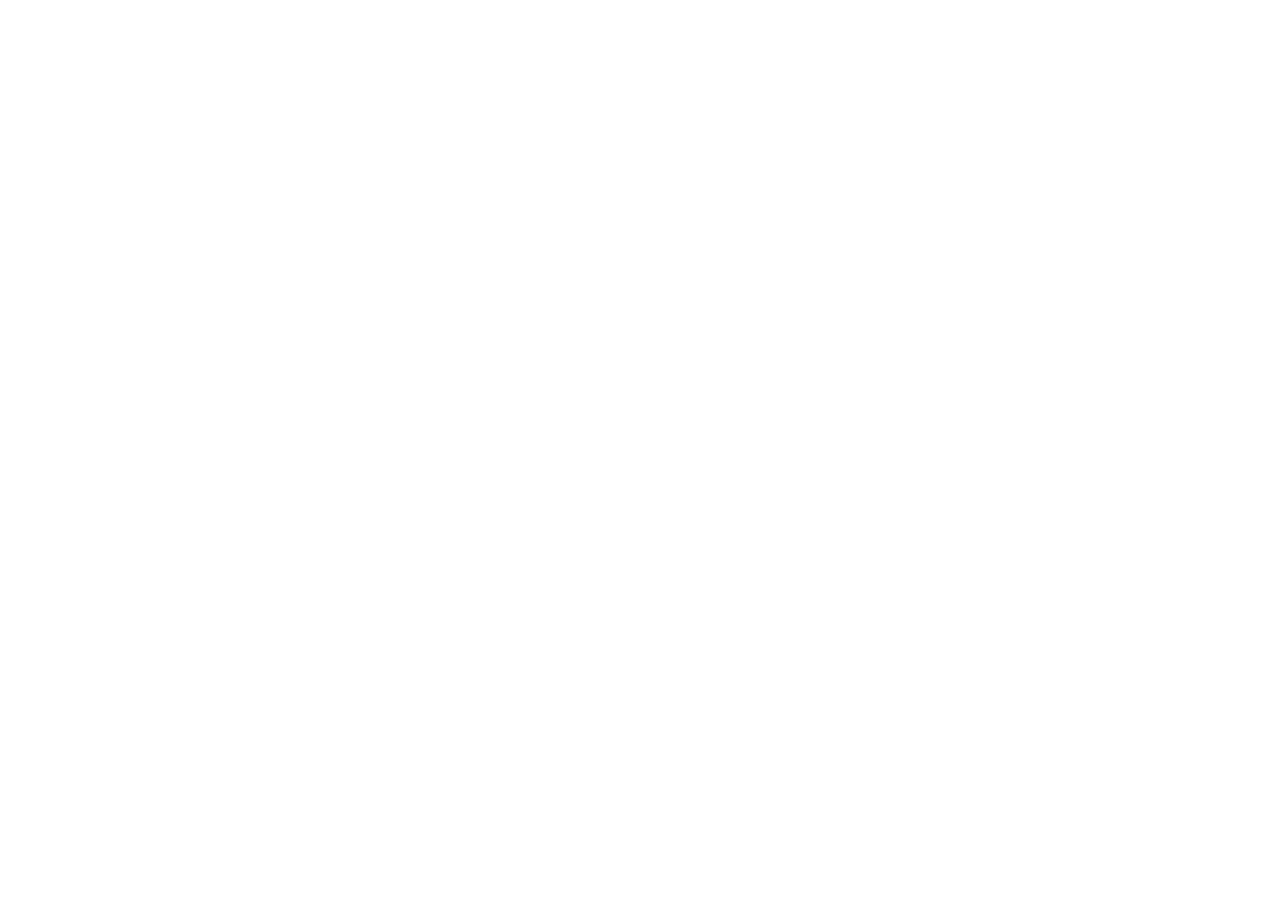
==== index.html @ f6b10eeb "new" ====
<!-- <head>
    <head>
    <meta charset="utf-8">
    <meta name="viewport" content="width=device-width, initial-scale=1">
    <meta name="description" content="Linda Spa Wellness Centre offers professional massage and customized wellness treatments">
    <meta property="og:title" content="Linda Spa Wellness Centre">
    <meta property="og:site_name" content="Linda Spa Wellness Centre">
    <meta property="og:type" content="website">
    
    <title>Linda Spa Wellness Centre</title>
    <link rel="preconnect" href="https://fonts.googleapis.com">
    <link rel="preconnect" href="https://fonts.gstatic.com" crossorigin>
    <link href="https://fonts.googleapis.com/css2?family=DM+Sans:wght@400;500;600;700&family=Playfair+Display:wght@500;600;700&display=swap" rel="stylesheet">
    <link rel="stylesheet" href="./styles.css">
  </head>
  <body>
    <header class="site-header" id="home">
      <a class="brand" href="./index.html" aria-label="Linda Spa home"><span class="brand-symbol">♧</span><span><strong>LINDA SPA</strong><small>WELLNESS CENTRE <b></b></small></span></a>
      <button class="menu-toggle" aria-label="Open navigation" aria-expanded="false">☰</button>
      <nav class="main-nav" aria-label="Main navigation"><a class="active" href="#home">Home</a><a href="./about.html">About</a><a href="./services.html">Services</a><a href="./pricing.html">Pricing</a><a href="./gallery.html">Gallery</a><a href="./contact.html">Contact</a><a class="header-book" href="./booking.html">▣ &nbsp; BOOK NOW</a></nav>
    </header>

    <main>
      <section class="hero-section">
        <div class="hero-overlay"></div>
        <div class="hero-content content-width"><p class="kicker">LINDA SPA WELLNESS CENTRE &nbsp; | &nbsp;</p><h1>Relax. Restore.<br><em>Reconnect.</em></h1><p class="hero-copy">Book your personalized wellness experience online and receive assistance whenever you need it.</p><div class="hero-buttons"><a class="gold-button" href="./booking.html">▣ &nbsp; BOOK AN APPOINTMENT</a><a class="outline-button" href="./services.html">VIEW SERVICES</a></div></div>
      </section>

      <section id="about" class="about-section content-width section-pad"><div class="section-label"><span></span> ABOUT LINDA SPA <span></span></div><div class="about-grid"><div><h2>A calmer way<br>to feel <em>well.</em></h2></div><div><p class="lead-copy">At Linda Spa Wellness Centre, every appointment is a chance to slow down, breathe deeper, and come back to yourself.</p><p>Our wellness-focused treatments combine attentive service with a peaceful atmosphere. Tell us what your body needs and we will help you choose a session that feels right.</p><a class="under-link" href="./booking.html">Begin your wellness journey&nbsp; ↗</a></div></div></section>

      <section id="services" class="services-section section-pad"><div class="content-width"><div class="section-label"><span></span> OUR SERVICES <span></span></div><h2 class="center-title">Premium Wellness Treatments</h2><p class="center-copy">Indulge in professional services designed to relax your body, calm your mind and restore your well-being.</p><div class="service-grid"><article class="service-card"><div class="service-photo photo-massage"><span>01</span></div><h3>Swedish Massage</h3><p>Gentle, full-body massage to improve circulation and reduce stress.</p><a href="./booking.html">BOOK THIS SERVICE&nbsp; ↗</a></article><article class="service-card"><div class="service-photo photo-deep"><span>02</span></div><h3>Deep Tissue Therapy</h3><p>Targeted muscle tension and chronic pain with focused pressure.</p><a href="./booking.html">BOOK THIS SERVICE&nbsp; ↗</a></article><article class="service-card"><div class="service-photo photo-hot"><span>03</span></div><h3>Hot Stone &amp; Hot Tub Sessions</h3><p>Combines heat therapy with deep relaxation and quiet time.</p><a href="./booking.html">BOOK THIS SERVICE&nbsp; ↗</a></article><article class="service-card"><div class="service-photo photo-body"><span>04</span></div><h3>Relaxing Body Treatments</h3><p>Soothes the body, refreshes the mind and supports deep rest.</p><a href="./booking.html">BOOK THIS SERVICE&nbsp; ↗</a></article><article class="service-card"><div class="service-photo photo-recovery"><span>05</span></div><h3>Recovery Massage</h3><p>A focused wellness treatment for active bodies and everyday tension.</p><a href="./booking.html">BOOK THIS SERVICE&nbsp; ↗</a></article><article class="service-card"><div class="service-photo photo-custom"><span>06</span></div><h3>Customized Treatments</h3><p>Tailored to your specific needs, comfort and wellness goals.</p><a href="./booking.html">BOOK THIS SERVICE&nbsp; ↗</a></article></div></div></section>

      <section id="pricing" class="pricing-section section-pad"><div class="content-width pricing-grid"><div class="pricing-copy"><div class="section-label light"><span></span> OUR PRICING</div><h2>Session Rates</h2><p>Choose the perfect duration for your wellness journey. Every session is confirmed personally by our team.</p><a class="outline-button light-button" href="./booking.html">BOOK YOUR TIME</a></div><div class="rate-grid"><div class="rate-card"><span>30 Minutes</span><strong>$150</strong><a href="./booking.html">BOOK NOW</a></div><div class="rate-card"><span>1 Hour</span><strong>$250</strong><a href="./booking.html">BOOK NOW</a></div><div class="rate-card"><span>2 Hours</span><strong>$300</strong><a href="./booking.html">BOOK NOW</a></div><div class="rate-card"><span>3 Hours</span><strong>$400</strong><a href="./booking.html">BOOK NOW</a></div><div class="rate-card wide-rate"><span>Extended / Overnight Sessions</span><strong>$700</strong><a href="./booking.html">BOOK NOW</a></div></div></div></section>

      <section class="promise-section section-pad"><div class="content-width promise-grid"><div><div class="section-label"><span></span> WHY LINDA SPA?</div><h2>Your Wellness<br>Is Our <em>Priority</em></h2></div><div class="promise-item"><span>♧</span><strong>Personalized<br>Treatments</strong></div><div class="promise-item"><span>♢</span><strong>Professional<br>Service</strong></div><div class="promise-item"><span>⌑</span><strong>Private &amp; Relaxing<br>Environment</strong></div><div class="promise-item"><span>▦</span><strong>Flexible<br>Appointment Times</strong></div><div class="promise-item"><span>♡</span><strong>Customized<br>Wellness Experiences</strong></div></div></section>

      <section id="gallery" class="gallery-section section-pad"><div class="content-width"><div class="section-label"><span></span> OUR GALLERY <span></span></div><h2 class="center-title">A Glimpse of Serenity</h2><div class="gallery-grid"><div class="gallery-image gallery-one"></div><div class="gallery-image gallery-two"></div><div class="gallery-image gallery-three"></div><div class="gallery-image gallery-four"></div><div class="gallery-image gallery-five"></div><div class="gallery-image gallery-six"></div></div></div></section>

      <section id="booking" class="booking-section section-pad"><div class="content-width booking-grid"><div class="booking-copy"><div class="section-label"><span></span> BOOK AN APPOINTMENT</div><h2>Make space<br>for <em>yourself.</em></h2><p>Complete the form and our team will review your request and contact you by email to confirm your appointment.</p><a href="tel:+18622515847" class="phone-link">Call / Text&nbsp; <strong>862-251-5847</strong></a></div><form id="booking-form" class="booking-form"><div class="form-heading"><span>01</span><h3>Your Details</h3></div><div class="form-grid"><label>Full name<input name="name" autocomplete="name" required placeholder="Your full name"></label><label>Email address<input name="email" type="email" autocomplete="email" required placeholder="you@example.com"></label><label>Phone number<input name="phone" type="tel" autocomplete="tel" required placeholder="(555) 555-5555"></label><label>Service<select name="service" required><option value="">Select a service</option><option>Swedish Massage</option><option>Deep Tissue Therapy</option><option>Hot Stone &amp; Hot Tub Sessions</option><option>Relaxing Body Treatments</option><option>Recovery Massage</option><option>Customized Treatments</option></select></label><label>Duration &amp; price<select name="duration" required><option value="">Select a duration</option><option value="30 minutes">30 Minutes — $150</option><option value="1 hour">1 Hour — $250</option><option value="2 hours">2 Hours — $300</option><option value="3 hours">3 Hours — $400</option><option value="Extended session">Extended / Overnight — $700</option></select></label><label>Preferred date<input name="preferredDate" type="date" required></label><label>Preferred time<input name="preferredTime" type="time" required></label><label>Payment preference<select name="paymentPreference"><option>Discuss at confirmation</option><option>PayPal (to be confirmed)</option><option>Apple Cash (to be confirmed)</option><option>Cash App (to be confirmed)</option><option>Bitcoin (to be confirmed)</option><option>Chime (to be confirmed)</option></select></label></div><label>Additional notes<textarea name="message" rows="4" placeholder="Tell us anything that will help us prepare for your visit"></textarea></label><p class="form-note">Payment details are never collected in this form. Payment options are discussed after your inquiry is reviewed.</p><button class="gold-button submit-button" type="submit">SUBMIT BOOKING &nbsp; ↗</button><div id="form-status" class="form-status" role="status" aria-live="polite"></div></form></div></section>

      <section id="contact" class="contact-section section-pad"><div class="content-width contact-grid"><div><div class="section-label"><span></span> GET IN TOUCH</div><h2>We are here<br>to help you <em>unwind.</em></h2><p>Questions before you book? Send us a message and the Linda Spa team will reply through email.</p><div class="contact-details"><a href="tel:+18622515847">☎ <span>Call / Text<strong>862-251-5847</strong></span></a><span>⌖ <span>Location<strong>USA</strong></span></span></div></div><form id="contact-form" class="contact-form"><label>Your name<input name="name" required placeholder="Your name"></label><label>Your email<input name="email" type="email" required placeholder="you@example.com"></label><label>Your message<textarea name="message" rows="6" required placeholder="How can we help?"></textarea></label><button class="dark-button" type="submit">SEND MESSAGE &nbsp; ↗</button><div id="contact-status" class="form-status" role="status" aria-live="polite"></div></form></div></section>
    </main>

    <footer class="site-footer"><div class="content-width footer-grid"><div class="footer-logo"><span class="brand-symbol">♧</span><strong>LINDA SPA</strong><small>WELLNESS CENTRE<br></small></div><div><h4>Payment Methods</h4><p>Payment options are confirmed directly after your booking inquiry.</p><div class="payment-list"><span>PayPal</span><span>Apple Pay</span><span>Cash App</span><span>₿ Bitcoin</span><span>chime</span></div></div><div><h4>Quick Links</h4><a href="#home">Home</a><a href="./about.html">About</a><a href="./services.html">Services</a><a href="./pricing.html">Pricing</a><a href="./gallery.html">Gallery</a><a href="./contact.html">Contact</a></div><div><h4>Get In Touch</h4><a href="tel:+18622515847">☎ &nbsp;862-251-5847</a><p>⌖ &nbsp; USA</p></div></div><div class="footer-bottom"><span>© <span id="year"></span> Linda Spa Wellness Centre. All rights reserved.</span><span>Relax &nbsp; • &nbsp; Restore &nbsp; • &nbsp; Reconnect</span></div></footer>

    <button class="chat-launcher" id="chat-launcher" aria-label="Open Linda Spa Assistant">✦</button><aside class="chat-panel" id="chat-panel" aria-label="Linda Spa Assistant"><div class="chat-header"><div><strong>Linda Spa Assistant</strong><small>Usually replies instantly</small></div><button id="chat-close" aria-label="Close chat">×</button></div><div class="chat-messages" id="chat-messages"><div class="chat-bubble assistant">Hi! Welcome to Linda Spa Wellness Centre. How can I help you today?</div><div class="chat-quick"><button data-question="services">View services</button><button data-question="prices">View prices</button><button data-question="booking">Book now</button><button data-question="contact">Contact us</button></div></div><form class="chat-form" id="chat-form"><input id="chat-input" autocomplete="off" placeholder="Ask a question…"><button aria-label="Send message">➤</button></form></aside>
    <script src="./config.js"></script><script src="./app.js"></script>
  </body>
  </html>
     -->
---- styles.css ----
*{box-sizing:border-box}html{scroll-behavior:smooth}body{margin:0;background:#fbf8f2;color:#15271f;font-family:'DM Sans',Arial,sans-serif;line-height:1.55}a{text-decoration:none;color:inherit}button,input,select,textarea{font:inherit}.content-width{width:min(1160px,calc(100% - 96px));margin:auto}.section-pad{padding:86px 0}.site-header{position:sticky;top:0;z-index:20;min-height:66px;padding:0 4.5vw;display:flex;align-items:center;justify-content:space-between;background:#10281b;color:#fff}.brand{display:flex;align-items:center;gap:10px}.brand-symbol{font-size:37px;line-height:1;color:#eac57d;transform:rotate(-18deg);display:inline-block}.brand strong{display:block;color:#eac57d;font-family:'Playfair Display',Georgia,serif;font-size:25px;line-height:1;letter-spacing:.08em;font-weight:500}.brand small{display:block;color:#fff;font-size:9px;letter-spacing:.26em;margin-top:3px;text-align:center}.brand small b{font-weight:400;color:#eac57d}.main-nav{display:flex;align-items:center;gap:28px;font-size:12px}.main-nav a{padding:25px 0;position:relative}.main-nav a:not(.header-book):after{content:'';position:absolute;left:0;right:0;bottom:17px;height:1px;background:#eac57d;transform:scaleX(0);transition:transform .2s}.main-nav a:hover:after,.main-nav a.active:after{transform:scaleX(1)}.header-book,.gold-button{background:#e9bd72;color:#19281e;border:0;border-radius:30px;padding:12px 23px;font-size:11px;font-weight:700;letter-spacing:.03em;display:inline-block;cursor:pointer;transition:transform .2s,background .2s}.header-book:hover,.gold-button:hover{transform:translateY(-2px);background:#f1c986}.menu-toggle{display:none;background:none;color:white;border:0;font-size:25px}.hero-section{min-height:470px;position:relative;background:linear-gradient(90deg,rgba(14,26,17,.94),rgba(14,26,17,.46)),url('https://images.unsplash.com/photo-1544161515-4ab6ce6db874?auto=format&fit=crop&w=1800&q=84') center/cover}.hero-content{position:relative;z-index:1;color:white;padding-top:78px;padding-bottom:82px}.kicker,.section-label{font-size:10px;letter-spacing:.26em;font-weight:700}.kicker{color:#f1ce8e;margin:0 0 13px}.hero-content h1{font:600 clamp(48px,6.5vw,76px)/.96 'Playfair Display',Georgia,serif;letter-spacing:-.04em;margin:0 0 17px}.hero-content h1 em,.about-section em,.pricing-copy em,.booking-copy em,.contact-section em{font-style:normal;color:#e8ba6c}.hero-copy{max-width:365px;font-size:15px;margin-bottom:25px}.hero-buttons{display:flex;gap:14px;align-items:center}.outline-button{border:1px solid #e8c17b;border-radius:30px;color:white;padding:11px 23px;font-size:11px;font-weight:700;display:inline-block;transition:background .2s}.outline-button:hover{background:rgba(232,193,123,.18)}.section-label{display:flex;align-items:center;gap:14px;color:#d1a55f;justify-content:center}.section-label span{width:42px;height:1px;background:#d1a55f}.about-section{background:#fbf8f2}.about-section .section-label{justify-content:flex-start}.about-grid{display:grid;grid-template-columns:1fr 1.2fr;gap:12%;margin-top:27px}.about-section h2,.pricing-copy h2,.promise-section h2,.booking-copy h2,.contact-section h2{font:500 clamp(38px,5vw,57px)/1.05 'Playfair Display',Georgia,serif;margin:0;letter-spacing:-.04em}.about-grid p{color:#57675d;font-size:15px;max-width:520px}.about-grid .lead-copy{font-size:20px;color:#1d3326;line-height:1.45}.under-link{display:inline-block;margin-top:12px;color:#987342;font-size:12px;font-weight:700;border-bottom:1px solid #cba86d;padding-bottom:5px}.services-section{background:#f5f0e7}.center-title{text-align:center;font:500 clamp(30px,4vw,43px)/1.1 'Playfair Display',Georgia,serif;margin:13px 0 4px}.center-copy{text-align:center;max-width:560px;margin:0 auto 29px;color:#58655b;font-size:14px}.service-grid{display:grid;grid-template-columns:repeat(3,1fr);gap:14px}.service-card{background:#fffdf8;text-align:center;padding-bottom:19px;box-shadow:0 3px 14px rgba(36,49,39,.07);border-radius:5px;overflow:hidden;transition:transform .25s,box-shadow .25s}.service-card:hover{transform:translateY(-5px);box-shadow:0 10px 20px rgba(36,49,39,.12)}.service-photo,.gallery-image{background-position:center;background-size:cover}.service-photo{height:129px;position:relative}.service-photo span{position:absolute;top:10px;left:12px;color:#fff;font-size:11px;background:rgba(15,39,25,.65);border-radius:50%;width:26px;height:26px;display:grid;place-items:center}.photo-massage{background-image:url('https://images.unsplash.com/photo-1544161515-4ab6ce6db874?auto=format&fit=crop&w=700&q=78')}.photo-deep{background-image:url('https://images.unsplash.com/photo-1552693673-1bf958298935?auto=format&fit=crop&w=700&q=78')}.photo-hot{background-image:url('https://images.unsplash.com/photo-1600334089648-b0d9d3028eb2?auto=format&fit=crop&w=700&q=78')}.photo-body{background-image:url('https://images.unsplash.com/photo-1519823551278-64ac92734fb1?auto=format&fit=crop&w=700&q=78')}.photo-recovery{background-image:url('https://images.unsplash.com/photo-1515377905703-c4788e51af15?auto=format&fit=crop&w=700&q=78')}.photo-custom{background-image:url('https://images.unsplash.com/photo-1540555700478-4be289fbecef?auto=format&fit=crop&w=700&q=78')}.service-card h3{font:600 16px 'DM Sans',Arial,sans-serif;margin:11px 10px 4px}.service-card p{font-size:12px;color:#657166;line-height:1.45;min-height:35px;margin:0 14px 10px}.service-card a{font-size:9px;letter-spacing:.1em;font-weight:700;color:#a17b3f}.pricing-section{background:#102d1e;color:white;position:relative;overflow:hidden}.pricing-section:before,.pricing-section:after{content:'';position:absolute;width:270px;height:160px;border:1px solid rgba(192,168,96,.14);border-radius:50%;transform:rotate(-30deg)}.pricing-section:before{left:-140px;bottom:40px}.pricing-section:after{right:-130px;top:20px}.pricing-grid{position:relative;z-index:1;display:grid;grid-template-columns:1fr 2fr;gap:6%;align-items:center}.pricing-copy .section-label{justify-content:flex-start;color:#f0c879}.pricing-copy h2{color:white;margin:15px 0}.pricing-copy p{color:#c5d1c4;max-width:300px;font-size:13px}.light-button{margin-top:13px}.rate-grid{display:grid;grid-template-columns:repeat(4,1fr);gap:12px}.rate-card{background:#fffdf8;color:#182b20;border-radius:6px;text-align:center;padding:15px 8px 10px;min-height:122px;display:flex;flex-direction:column;align-items:center;justify-content:space-between}.rate-card span{font-size:12px}.rate-card strong{font:500 25px 'Playfair Display',Georgia,serif}.rate-card a{background:#bd9556;color:#fff;border-radius:20px;font-size:9px;padding:8px 24px}.wide-rate{grid-column:2/4}.promise-section{background:#fbf8f2}.promise-grid{display:grid;grid-template-columns:1.35fr repeat(5,1fr);align-items:center}.promise-grid h2{margin-top:17px}.promise-item{text-align:center;border-left:1px solid #dedbd1;min-height:89px;display:flex;flex-direction:column;align-items:center;justify-content:center;gap:7px}.promise-item span{font-size:27px;color:#2c4234}.promise-item strong{font-size:11px;font-weight:400;line-height:1.35}.gallery-section{background:#fffdfa}.gallery-section .section-label{margin-bottom:12px}.gallery-grid{display:grid;grid-template-columns:repeat(6,1fr);gap:11px;margin-top:24px}.gallery-image{height:130px;border-radius:5px}.gallery-one{background-image:url('https://images.unsplash.com/photo-1540555700478-4be289fbecef?auto=format&fit=crop&w=600&q=78')}.gallery-two{background-image:url('https://images.unsplash.com/photo-1600334089648-b0d9d3028eb2?auto=format&fit=crop&w=600&q=78')}.gallery-three{background-image:url('https://images.unsplash.com/photo-1552693673-1bf958298935?auto=format&fit=crop&w=600&q=78')}.gallery-four{background-image:url('https://images.unsplash.com/photo-1519823551278-64ac92734fb1?auto=format&fit=crop&w=600&q=78')}.gallery-five{background-image:url('https://images.unsplash.com/photo-1544161515-4ab6ce6db874?auto=format&fit=crop&w=600&q=78')}.gallery-six{background-image:url('https://images.unsplash.com/photo-1540555700478-4be289fbecef?auto=format&fit=crop&w=600&q=78')}.booking-section{background:#f4eee4}.booking-grid{display:grid;grid-template-columns:.82fr 1.18fr;gap:11%}.booking-copy .section-label,.contact-section .section-label{justify-content:flex-start}.booking-copy h2,.contact-section h2{margin:17px 0}.booking-copy p,.contact-section p{color:#5b6b61;max-width:350px}.phone-link{display:inline-block;margin-top:20px;color:#a47d3e;font-size:12px}.phone-link strong{font-size:18px;color:#172e20}.booking-form,.contact-form{background:#fffdf8;padding:27px;border-radius:7px;box-shadow:0 6px 20px rgba(34,50,39,.08)}.form-heading{display:flex;align-items:center;gap:13px;margin-bottom:18px}.form-heading span{color:#bf9351;font-size:11px}.form-heading h3{font:600 21px 'Playfair Display',Georgia,serif;margin:0}.form-grid{display:grid;grid-template-columns:1fr 1fr;gap:0 18px}.booking-form label,.contact-form label{display:block;font-size:10px;font-weight:700;letter-spacing:.04em;margin-bottom:15px;color:#33443a}.booking-form input,.booking-form select,.booking-form textarea,.contact-form input,.contact-form textarea{width:100%;display:block;border:0;border-bottom:1px solid #d9d8cf;background:transparent;color:#1a3023;padding:9px 0;margin-top:6px;outline:none;font-size:13px}.booking-form textarea,.contact-form textarea{resize:vertical}.booking-form input:focus,.booking-form select:focus,.booking-form textarea:focus,.contact-form input:focus,.contact-form textarea:focus{border-color:#bc9050}.form-note{font-size:10px;color:#7b847c;line-height:1.5}.submit-button{margin-top:4px}.form-status{font-size:12px;min-height:20px;margin-top:12px}.form-status.error{color:#b75242}.form-status.success{color:#377257}.contact-section{background:#fbf8f2}.contact-grid{display:grid;grid-template-columns:1fr .85fr;gap:14%}.contact-details{display:flex;gap:28px;margin-top:30px}.contact-details>a,.contact-details>span{display:flex;gap:8px;color:#b48645;font-size:19px}.contact-details span span{display:flex;flex-direction:column;color:#738075;font-size:10px}.contact-details strong{font-size:15px;color:#183323}.dark-button{background:#143121;color:#fff;border:0;border-radius:22px;padding:13px 24px;font-size:10px;font-weight:700;cursor:pointer}.site-footer{background:#f1ece2}.footer-grid{display:grid;grid-template-columns:1.2fr 1.5fr .8fr 1fr;gap:40px;padding:47px 0 35px}.footer-logo{display:flex;flex-direction:column;align-items:center;width:max-content}.footer-logo .brand-symbol{font-size:42px}.footer-logo strong{font:500 22px 'Playfair Display',Georgia,serif;letter-spacing:.12em}.footer-logo small{text-align:center;font-size:8px;letter-spacing:.19em}.footer-grid h4{font-size:12px;margin:0 0 10px}.footer-grid p,.footer-grid a{font-size:11px;color:#667166;display:block;margin:5px 0}.payment-list{display:flex;gap:12px;flex-wrap:wrap;margin-top:15px}.payment-list span{font-weight:700;color:#487c8e;font-size:12px}.payment-list span:nth-child(3){color:#2e9d4e}.payment-list span:nth-child(4){color:#b57b16}.payment-list span:nth-child(5){color:#23a45d;font-size:17px}.footer-bottom{display:flex;justify-content:space-between;border-top:1px solid #d6d3ca;padding:15px 4.5vw;color:#667166;font-size:10px}.chat-launcher{position:fixed;right:22px;bottom:22px;z-index:30;width:54px;height:54px;border:0;border-radius:50%;background:#e7b968;color:#13281b;font-size:23px;box-shadow:0 5px 18px rgba(0,0,0,.2);cursor:pointer}.chat-panel{position:fixed;z-index:31;right:22px;bottom:88px;width:min(350px,calc(100% - 35px));background:#fffdf8;border-radius:9px;box-shadow:0 12px 35px rgba(20,35,26,.28);overflow:hidden;display:none}.chat-panel.open{display:block}.chat-header{background:#123021;color:#fff;padding:15px 17px;display:flex;justify-content:space-between}.chat-header strong,.chat-header small{display:block}.chat-header strong{font-size:14px}.chat-header small{font-size:10px;color:#c8d4c7;margin-top:2px}.chat-header button{border:0;background:transparent;color:#fff;font-size:24px;cursor:pointer}.chat-messages{padding:15px;height:230px;overflow:auto}.chat-bubble{max-width:90%;padding:10px 12px;border-radius:10px;font-size:12px;line-height:1.5;margin-bottom:12px}.assistant{background:#edf0e8;color:#263c2d}.user{background:#e8bd70;margin-left:auto;color:#16281b}.chat-quick{display:flex;gap:6px;flex-wrap:wrap}.chat-quick button{border:1px solid #b38c53;background:transparent;color:#735527;border-radius:16px;padding:6px 9px;font-size:10px;cursor:pointer}.chat-form{display:flex;border-top:1px solid #e6e1d8}.chat-form input{border:0;padding:12px;outline:0;flex:1;font-size:12px}.chat-form button{border:0;background:#e8bd70;width:44px;cursor:pointer}
@media(max-width:950px){.main-nav{gap:17px}.service-grid{grid-template-columns:repeat(2,1fr)}.pricing-grid{grid-template-columns:1fr}.pricing-copy{display:flex;flex-direction:column;align-items:flex-start}.rate-grid{max-width:700px}.promise-grid{grid-template-columns:repeat(3,1fr);gap:18px}.promise-grid>div:first-child{grid-column:1/-1}.promise-item{border-left:0;border-top:1px solid #dedbd1;padding-top:14px}.gallery-grid{grid-template-columns:repeat(3,1fr)}}
@media(max-width:700px){.content-width{width:min(100% - 38px,560px)}.site-header{min-height:63px}.brand strong{font-size:19px}.brand small{font-size:7px}.menu-toggle{display:block}.main-nav{position:absolute;top:63px;left:0;right:0;background:#10281b;display:none;flex-direction:column;align-items:stretch;padding:10px 19px 18px;gap:0}.main-nav.open{display:flex}.main-nav a{padding:12px 0}.main-nav a:not(.header-book):after{bottom:6px}.header-book{text-align:center;margin-top:7px}.hero-section{min-height:520px}.hero-content{padding-top:74px}.hero-buttons{align-items:stretch;flex-direction:column;width:max-content}.section-pad{padding:65px 0}.about-grid,.booking-grid,.contact-grid{grid-template-columns:1fr;gap:35px}.service-grid{grid-template-columns:1fr}.pricing-grid{gap:35px}.rate-grid{grid-template-columns:repeat(2,1fr)}.wide-rate{grid-column:1/-1}.promise-grid{grid-template-columns:repeat(2,1fr)}.gallery-grid{grid-template-columns:repeat(2,1fr)}.gallery-image{height:125px}.form-grid{grid-template-columns:1fr}.contact-details{flex-direction:column;gap:14px}.footer-grid{grid-template-columns:1fr 1fr;gap:28px}.footer-logo{margin:auto}.footer-bottom{flex-direction:column;gap:7px;text-align:center}.booking-form,.contact-form{padding:20px}.chat-launcher{right:17px;bottom:17px}.chat-panel{right:17px;bottom:82px}}
@media(max-width:410px){.brand strong{font-size:16px}.brand-symbol{font-size:28px}.brand small{font-size:6px}.hero-content h1{font-size:47px}.hero-copy{font-size:14px}.rate-card{padding-left:4px;padding-right:4px}.rate-card a{padding-left:15px;padding-right:15px}.footer-grid{grid-template-columns:1fr}}

/* Multi-page layout additions */
.inner-page-hero{background:linear-gradient(100deg,rgba(15,39,25,.96),rgba(15,39,25,.68)),url('https://images.unsplash.com/photo-1544161515-4ab6ce6db874?auto=format&fit=crop&w=1600&q=82') center/cover;color:white;padding:78px 0 82px}.inner-page-hero .section-label{justify-content:flex-start;color:#eac47b}.inner-page-hero h1{font:500 clamp(42px,6vw,70px)/1.05 'Playfair Display',Georgia,serif;max-width:760px;margin:22px 0 0;letter-spacing:-.04em}.page-content{padding-top:78px;padding-bottom:90px}.split-page,.booking-page,.contact-page{display:grid;grid-template-columns:1fr 1.2fr;gap:13%;align-items:start}.page-lead{font:500 25px/1.35 'Playfair Display',Georgia,serif;color:#1a3022;margin:0 0 25px}.page-content p:not(.page-lead){color:#5f6c62;font-size:14px}.dark-text-button{color:#172b1e;margin-top:15px}.soft-band{background:#edf0e7;padding:74px 0}.values-grid{display:grid;grid-template-columns:repeat(3,1fr);gap:45px}.values-grid span{color:#b68b4d;font-size:11px}.values-grid h2{font:500 27px 'Playfair Display',Georgia,serif;margin:13px 0 7px}.values-grid p{color:#637166;font-size:13px}.centered-lead{max-width:570px;text-align:center;margin:0 auto 42px}.service-page-grid{display:grid;grid-template-columns:repeat(3,1fr);gap:22px}.service-page-grid article{background:#fffdf8;border-radius:6px;padding-bottom:22px;box-shadow:0 4px 16px rgba(29,46,35,.07);overflow:hidden}.service-page-grid .service-photo{height:185px}.service-page-grid h2{font:500 23px/1.15 'Playfair Display',Georgia,serif;margin:19px 20px 7px}.service-page-grid p{margin:0 20px 14px;min-height:40px}.service-page-grid article>a{margin-left:20px;color:#9c753b;font-size:10px;font-weight:700;letter-spacing:.06em}.pricing-page{max-width:900px}.large-rate-list{border-top:1px solid #d8d5cb;margin-top:38px}.large-rate-list>div{display:grid;grid-template-columns:1.6fr 1fr .7fr;align-items:center;border-bottom:1px solid #d8d5cb;padding:23px 0}.large-rate-list span{font-size:15px}.large-rate-list strong{font:500 31px 'Playfair Display',Georgia,serif;color:#a97935}.large-rate-list a{justify-self:end;background:#143121;color:#fff;border-radius:22px;padding:9px 19px;font-size:10px;font-weight:700}.payment-title{font:500 34px 'Playfair Display',Georgia,serif;margin:65px 0 8px}.payment-methods{display:flex;gap:11px;flex-wrap:wrap;margin-top:18px}.payment-method{display:inline-flex;align-items:center;gap:8px;border:1px solid #ddd7ca;background:#fffdf8;border-radius:6px;padding:9px 13px;min-width:108px;box-shadow:0 2px 8px rgba(30,47,35,.05)}.payment-mark{width:25px;height:25px;border-radius:6px;display:grid;place-items:center;font-weight:700;font-size:15px;background:#ddd;color:#26372d}.payment-method strong{font-size:11px}.payment-method.paypal .payment-mark{background:#0878b9;color:white;font-style:italic}.payment-method.apple .payment-mark{background:#111;color:white;font-size:16px}.payment-method.cashapp .payment-mark{background:#23a954;color:white;border-radius:50%}.payment-method.bitcoin .payment-mark{background:#f09228;color:white;border-radius:50%}.payment-method.chime .payment-mark{background:#56ba7b;color:white;border-radius:50%;font-family:Georgia,serif}.gallery-page-grid{display:grid;grid-template-columns:repeat(4,1fr);gap:15px}.gallery-page-grid .gallery-image{height:220px}.gallery-page-grid .gallery-image:nth-child(3n){height:300px}.booking-page{grid-template-columns:.75fr 1.25fr}.booking-intro-page{padding-top:15px}.contact-page{grid-template-columns:1fr .9fr}.contact-page .page-lead{max-width:430px}.contact-page .contact-details{margin-top:36px}.footer-grid .payment-methods{gap:6px}.footer-grid .payment-method{min-width:0;padding:6px 8px;gap:4px;box-shadow:none}.footer-grid .payment-mark{width:18px;height:18px;font-size:11px}.footer-grid .payment-method strong{font-size:9px}.footer-grid .payment-methods{max-width:230px}
@media(max-width:950px){.service-page-grid{grid-template-columns:repeat(2,1fr)}.split-page,.booking-page,.contact-page{gap:7%}.gallery-page-grid{grid-template-columns:repeat(3,1fr)}}
@media(max-width:700px){.inner-page-hero{padding:61px 0 66px}.page-content{padding-top:55px;padding-bottom:65px}.split-page,.booking-page,.contact-page{grid-template-columns:1fr;gap:35px}.values-grid,.service-page-grid{grid-template-columns:1fr}.values-grid{gap:24px}.service-page-grid .service-photo{height:170px}.large-rate-list>div{grid-template-columns:1.2fr .8fr;gap:10px}.large-rate-list a{grid-column:1/-1;justify-self:start}.gallery-page-grid{grid-template-columns:repeat(2,1fr)}.gallery-page-grid .gallery-image,.gallery-page-grid .gallery-image:nth-child(3n){height:170px}.payment-method{min-width:0}.payment-title{margin-top:45px}.footer-grid .payment-methods{max-width:100%}}
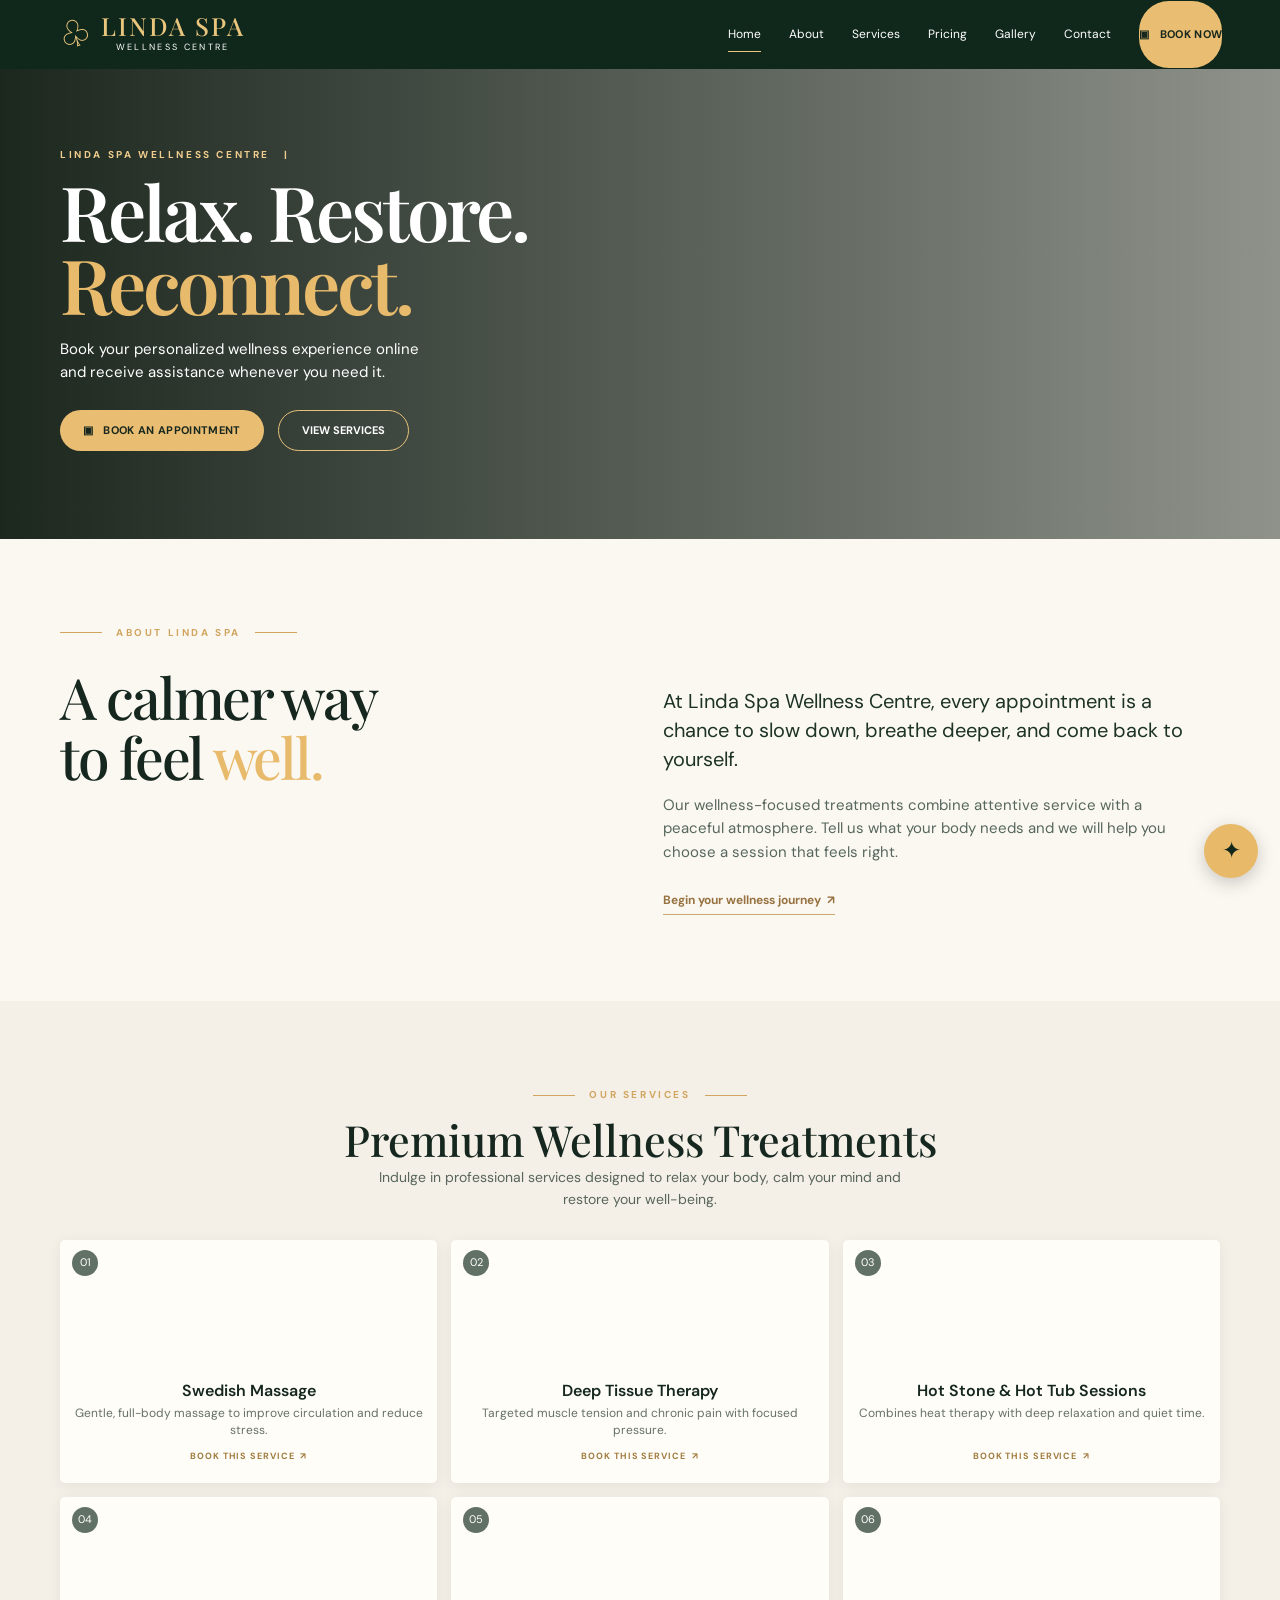
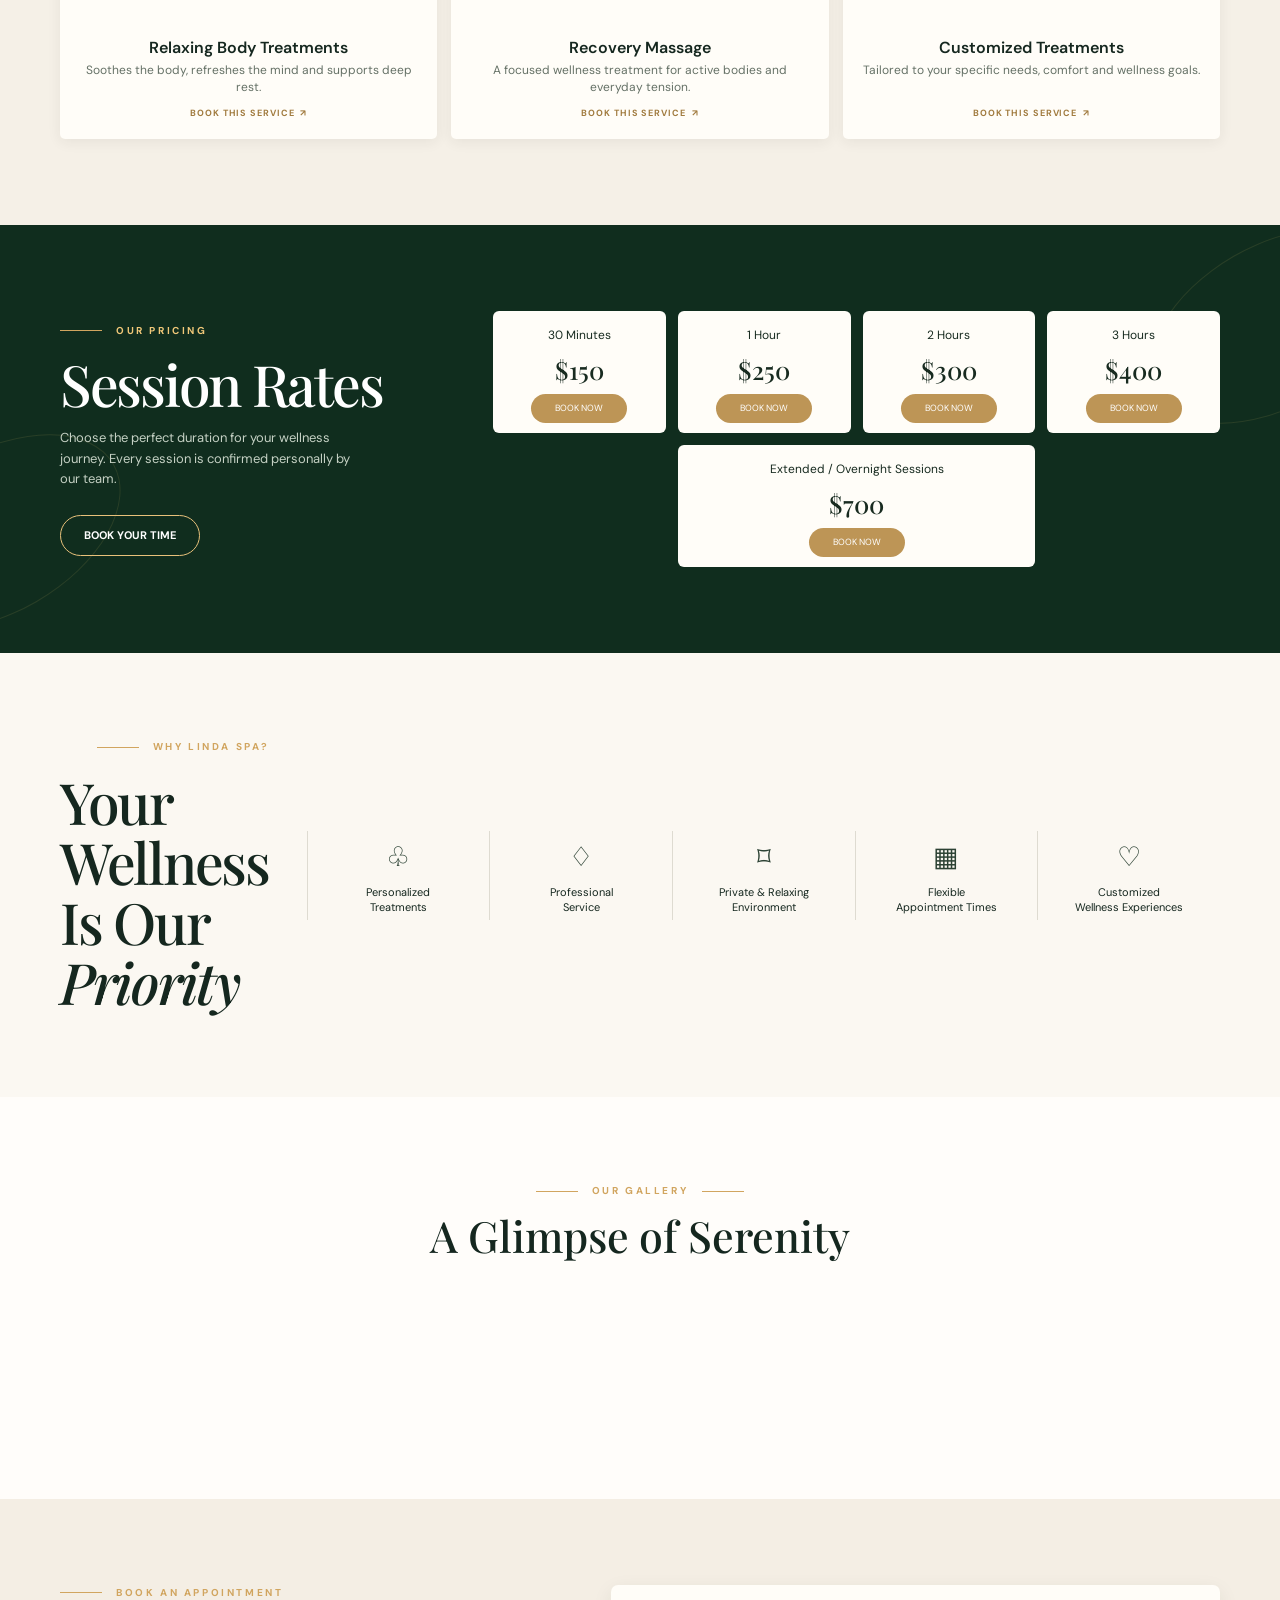
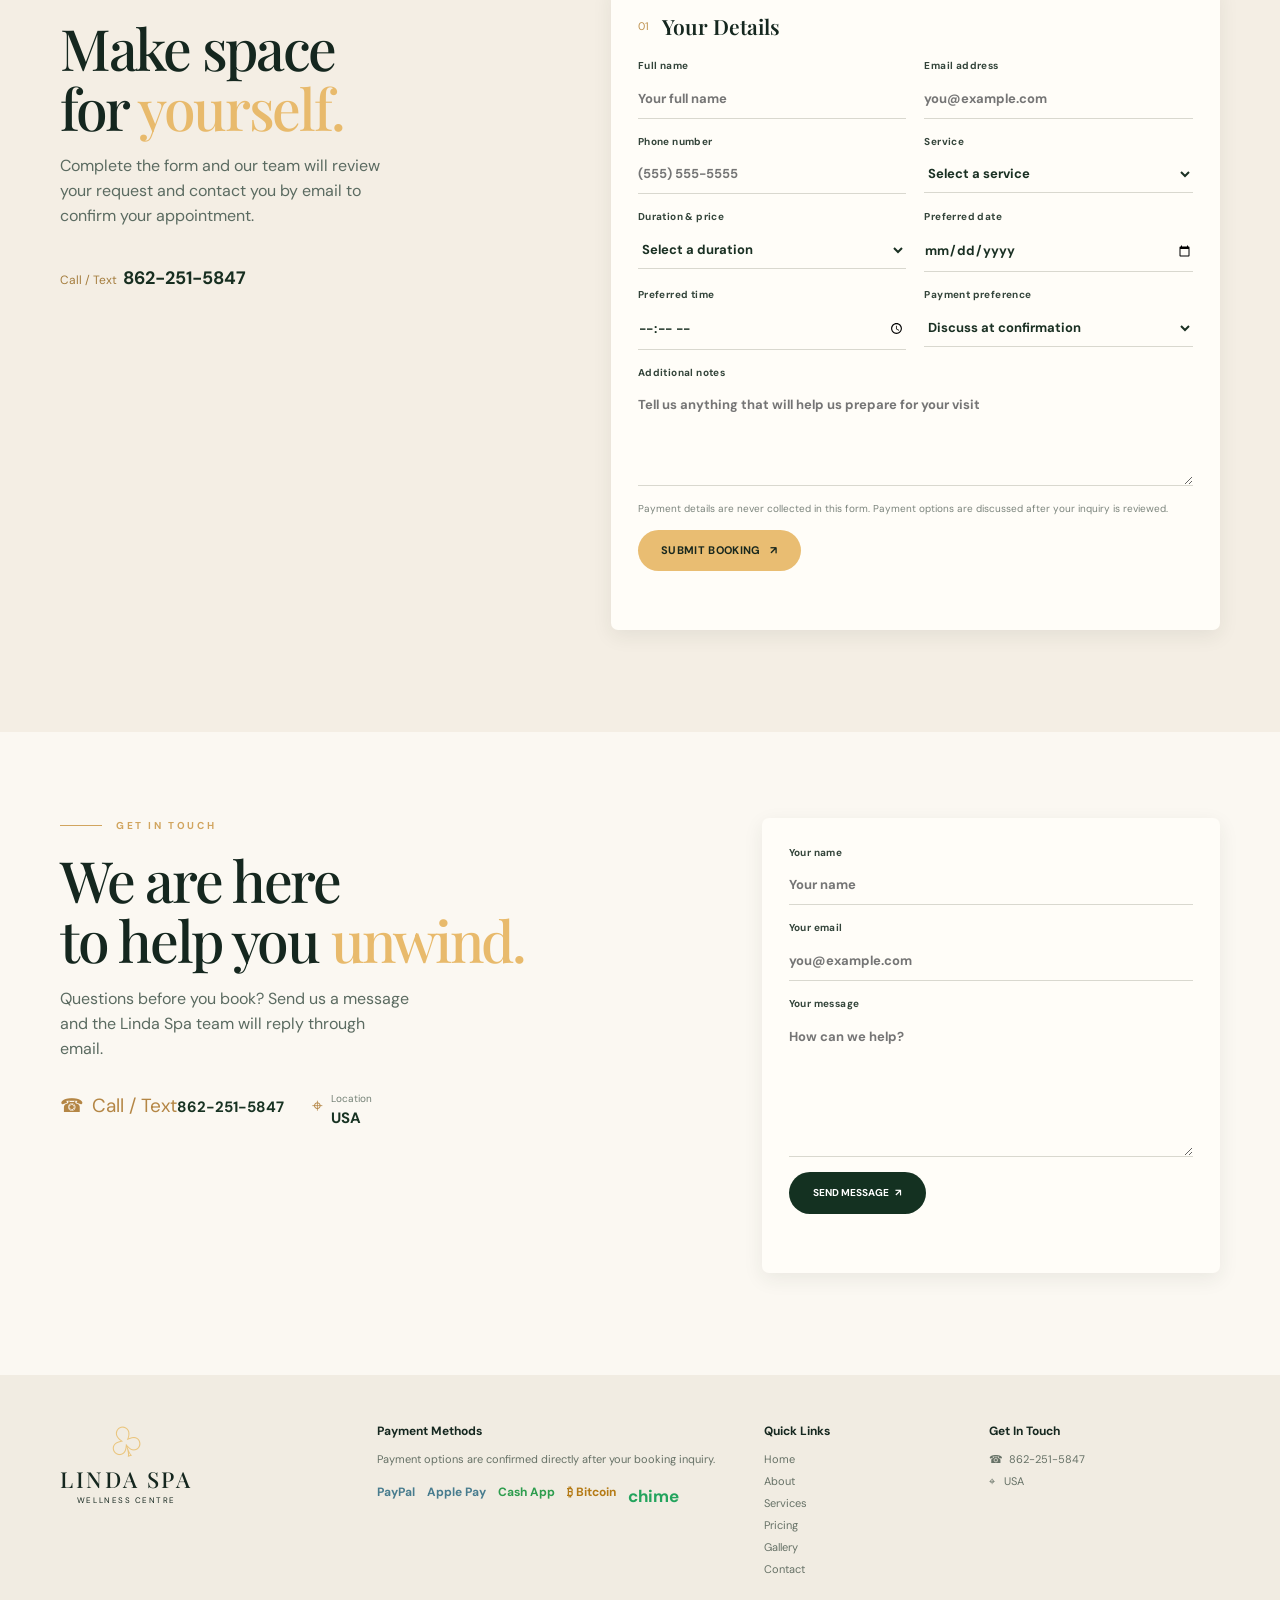
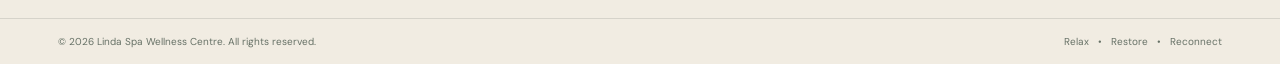
==== commit e7fb602d: "new" ====
--- a/index.html
+++ b/index.html
@@ -1,4 +1,4 @@
- <!-- <head>
+ <head>
     <head>
     <meta charset="utf-8">
     <meta name="viewport" content="width=device-width, initial-scale=1">
@@ -47,4 +47,4 @@
     <script src="./config.js"></script><script src="./app.js"></script>
   </body>
   </html>
-     -->+    
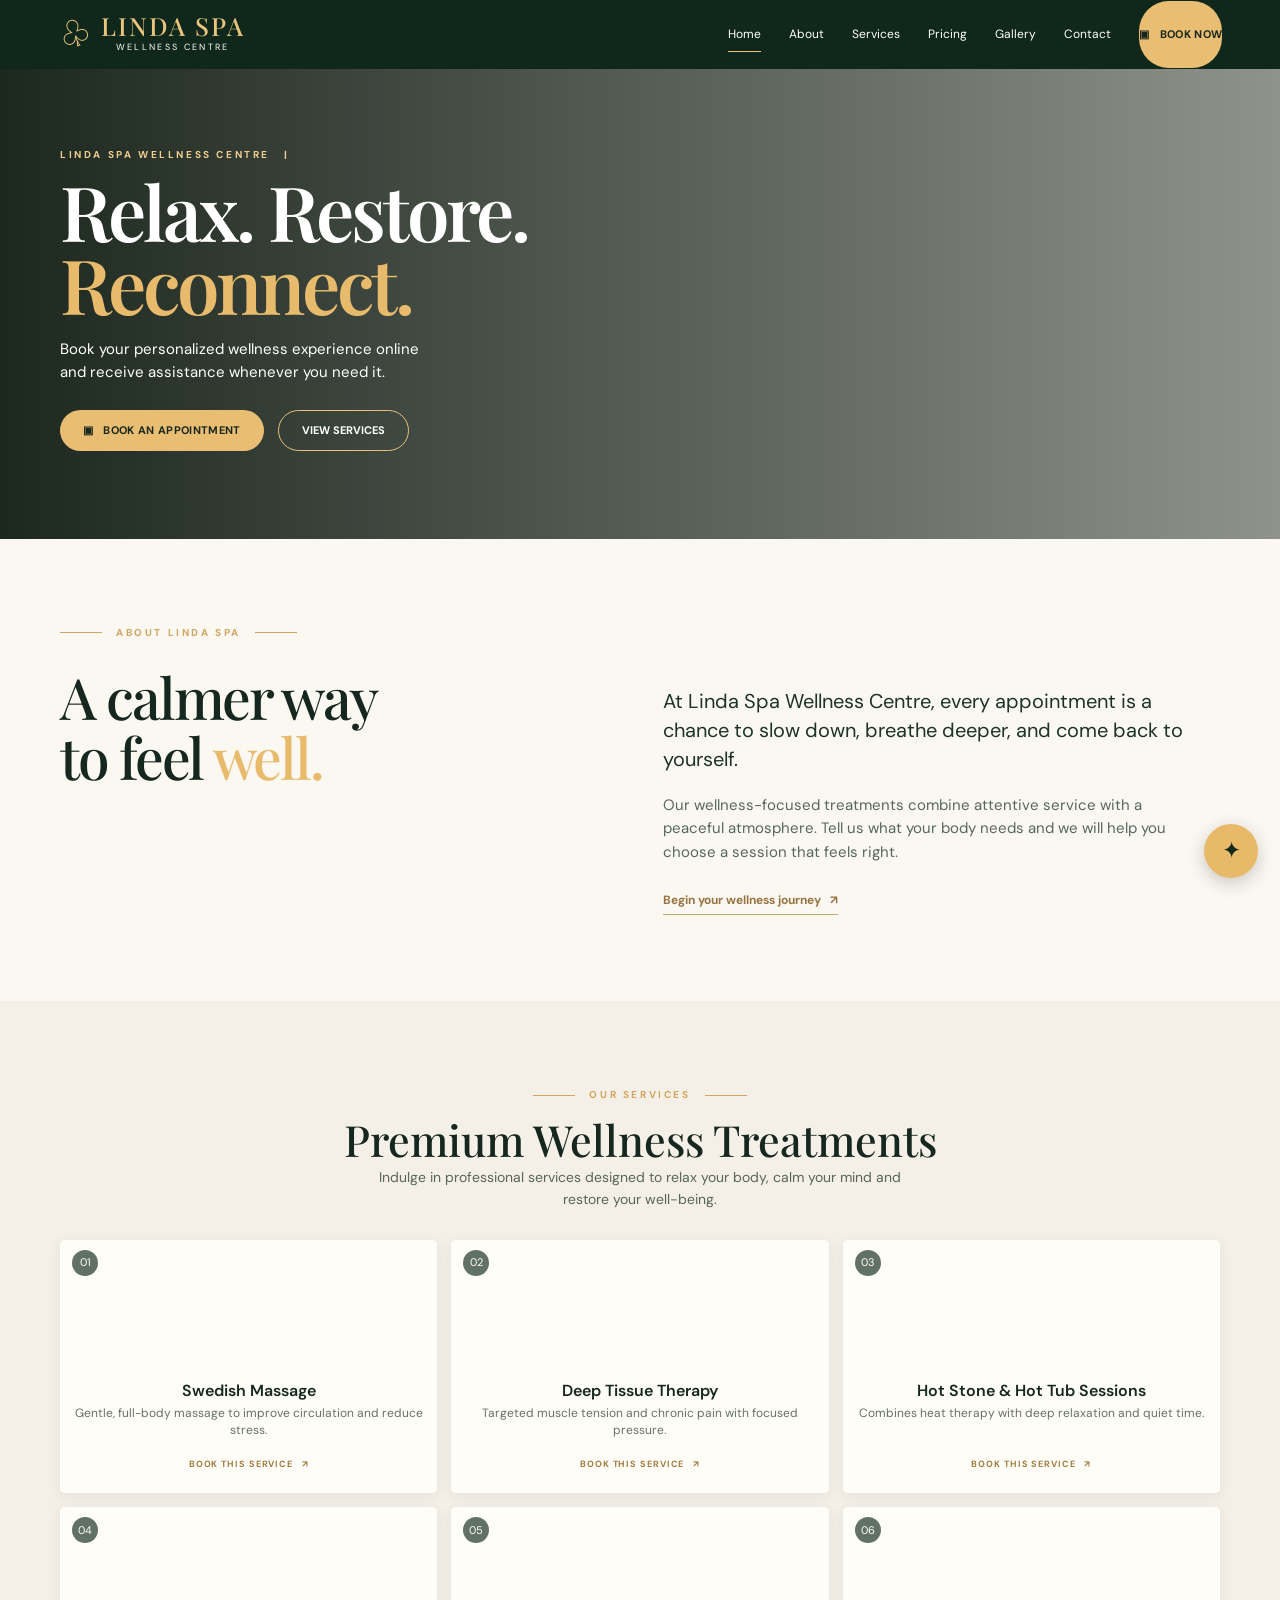
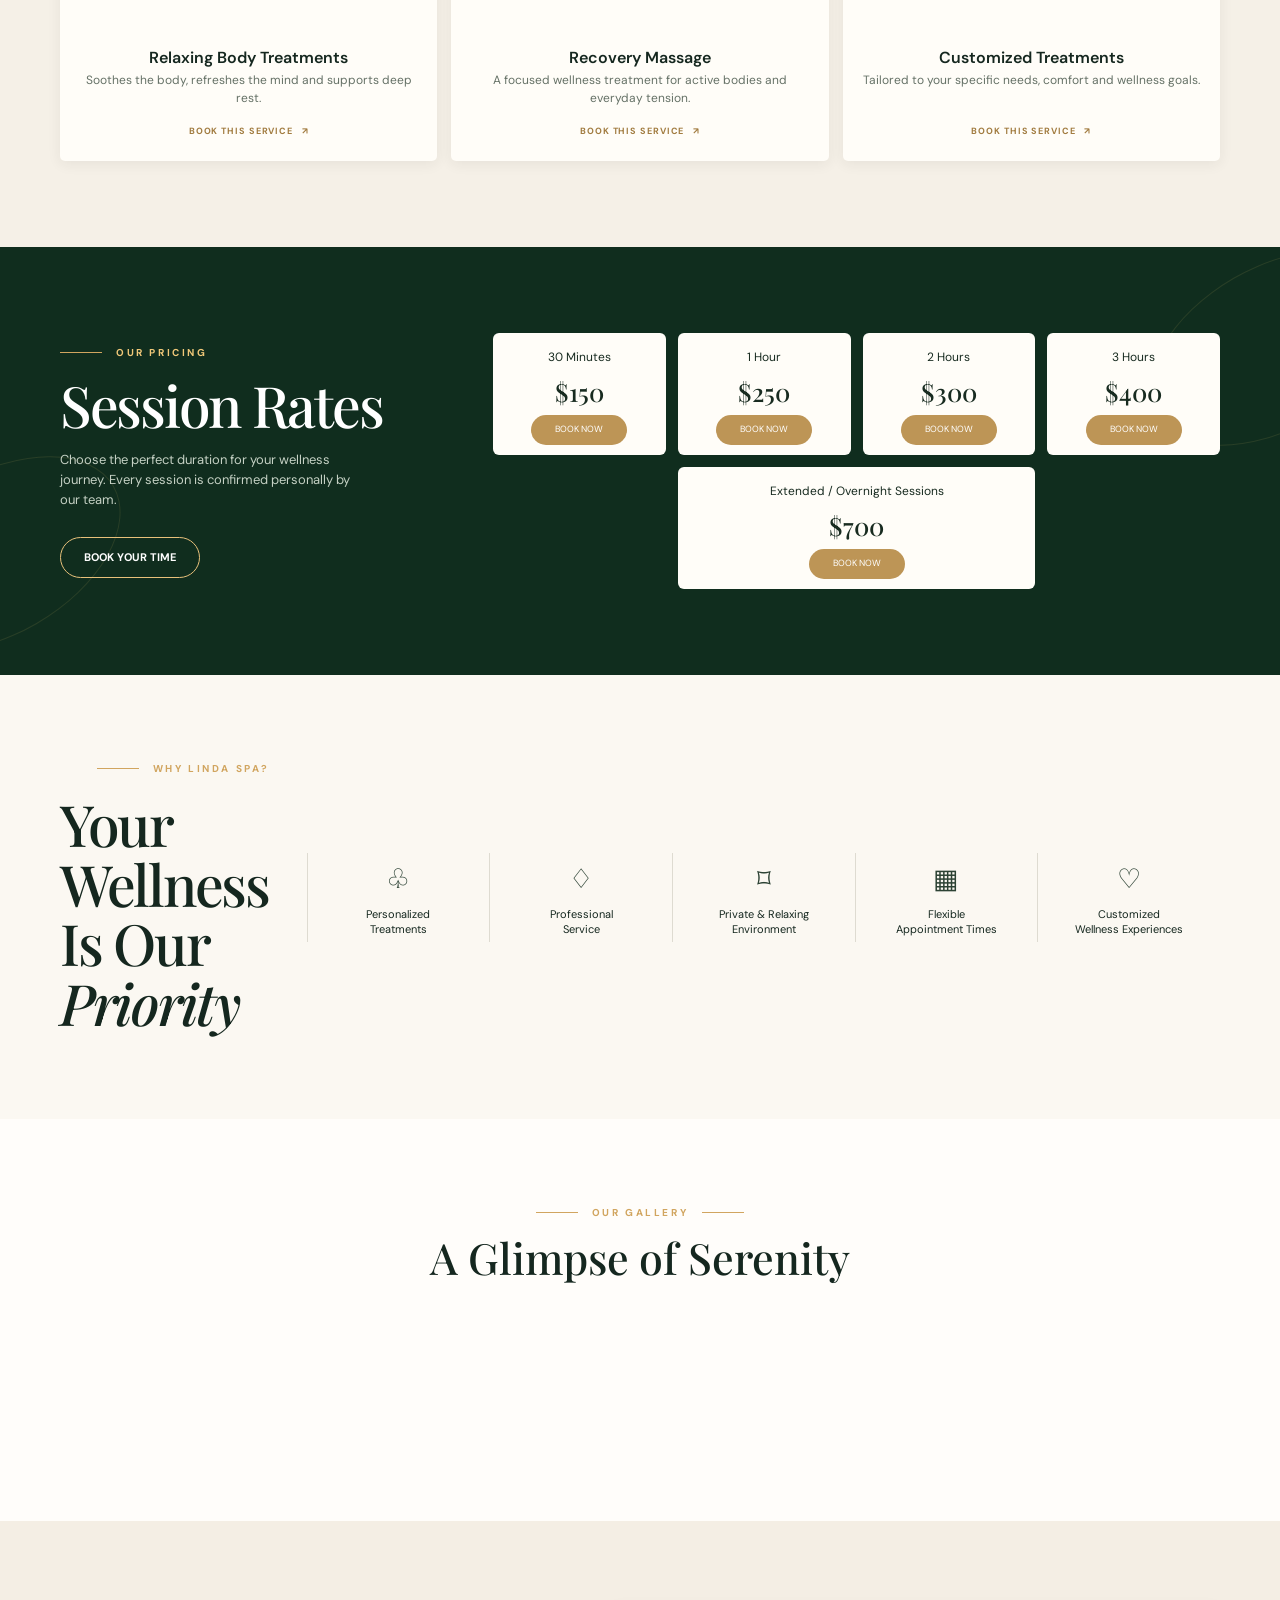
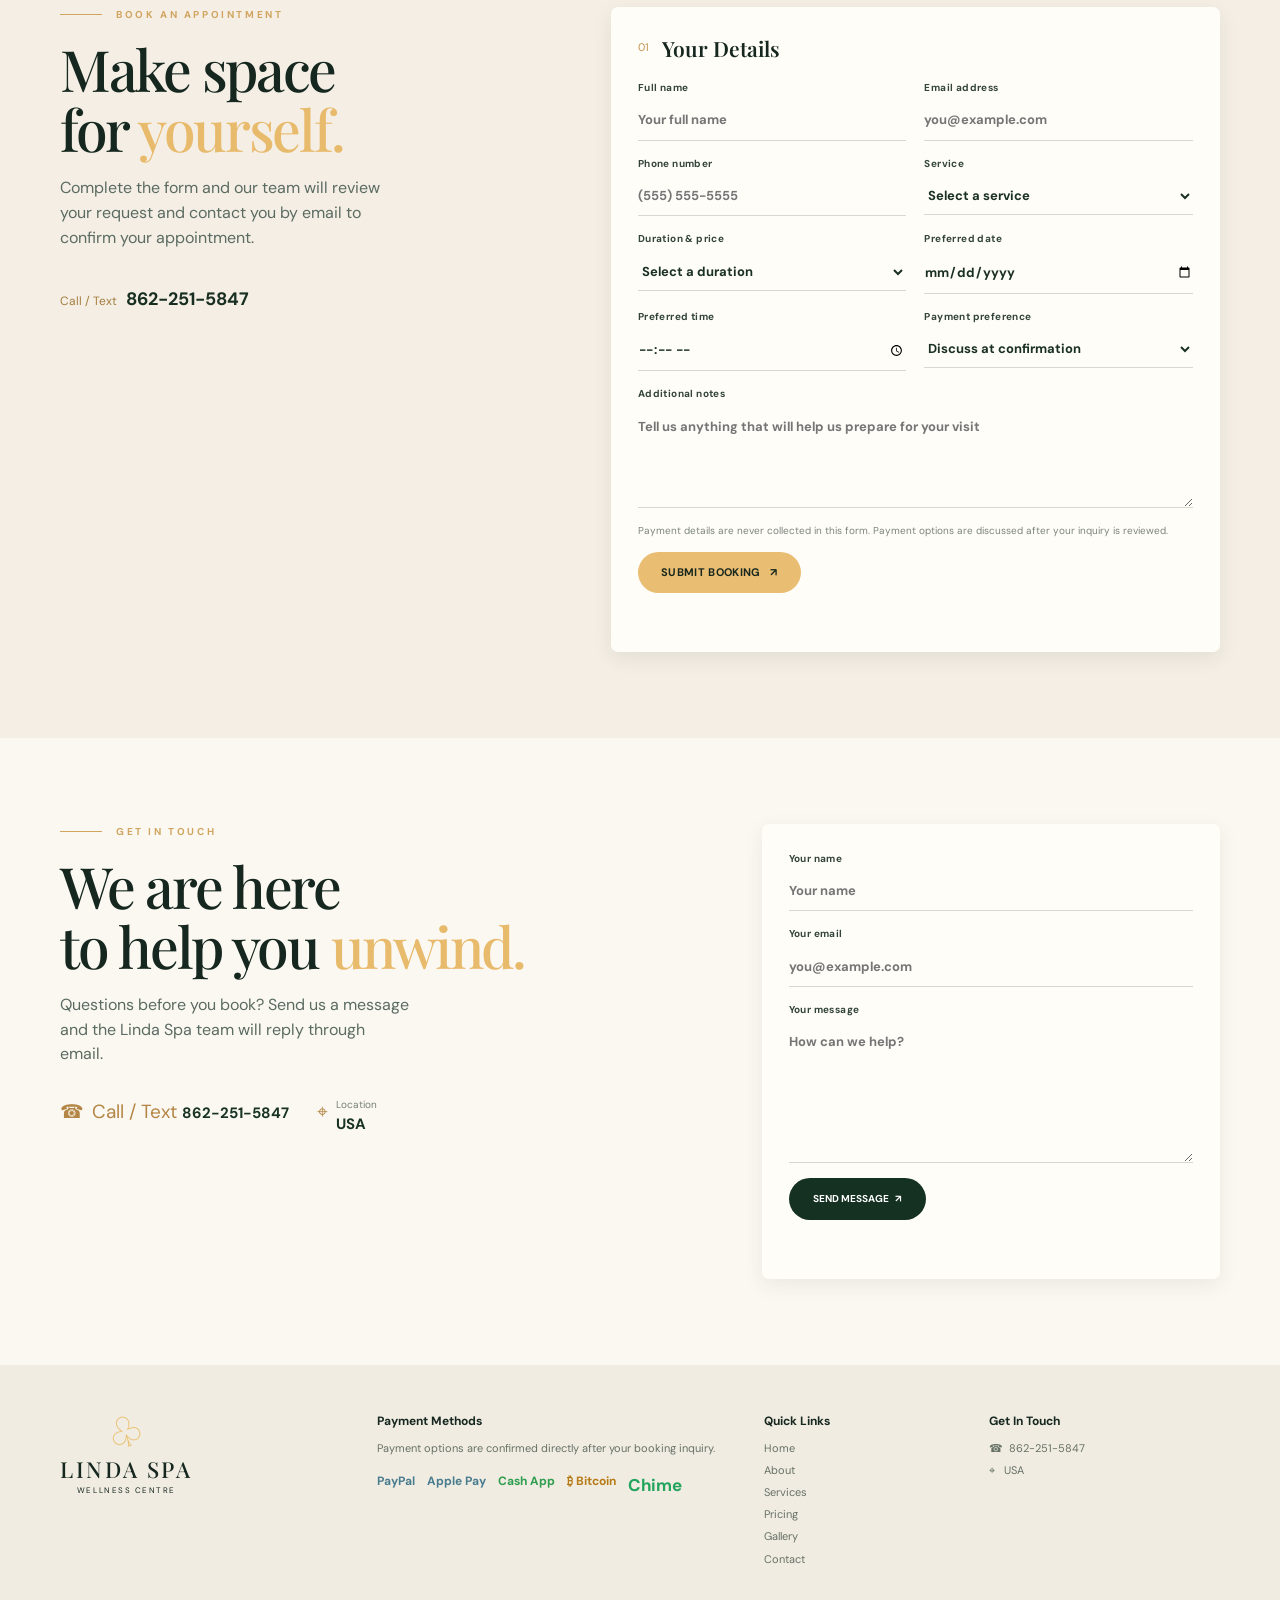
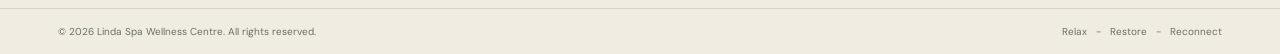
==== commit d371a1aa: "new" ====
--- a/index.html
+++ b/index.html
@@ -1,50 +1,451 @@
- <head>
-    <head>
-    <meta charset="utf-8">
-    <meta name="viewport" content="width=device-width, initial-scale=1">
-    <meta name="description" content="Linda Spa Wellness Centre offers professional massage and customized wellness treatments">
-    <meta property="og:title" content="Linda Spa Wellness Centre">
-    <meta property="og:site_name" content="Linda Spa Wellness Centre">
-    <meta property="og:type" content="website">
-    
+<!DOCTYPE html>
+<html lang="en">
+  <head>
+    <meta charset="utf-8" />
+    <meta name="viewport" content="width=device-width, initial-scale=1" />
+    <meta
+      name="description"
+      content="Linda Spa Wellness Centre offers professional massage and customized wellness treatments"
+    />
+    <meta property="og:title" content="Linda Spa Wellness Centre" />
+    <meta property="og:site_name" content="Linda Spa Wellness Centre" />
+    <meta property="og:type" content="website" />
+
     <title>Linda Spa Wellness Centre</title>
-    <link rel="preconnect" href="https://fonts.googleapis.com">
-    <link rel="preconnect" href="https://fonts.gstatic.com" crossorigin>
-    <link href="https://fonts.googleapis.com/css2?family=DM+Sans:wght@400;500;600;700&family=Playfair+Display:wght@500;600;700&display=swap" rel="stylesheet">
-    <link rel="stylesheet" href="./styles.css">
+
+    <!-- Google Fonts -->
+    <link rel="preconnect" href="https://fonts.googleapis.com" />
+    <link rel="preconnect" href="https://fonts.gstatic.com" crossorigin />
+    <link
+      href="https://fonts.googleapis.com/css2?family=DM+Sans:wght@400;500;600;700&family=Playfair+Display:wght@500;600;700&display=swap"
+      rel="stylesheet"
+    />
+
+    <!-- Stylesheet -->
+    <link rel="stylesheet" href="./styles.css" />
   </head>
+
   <body>
+    <!-- Site Header -->
     <header class="site-header" id="home">
-      <a class="brand" href="./index.html" aria-label="Linda Spa home"><span class="brand-symbol">♧</span><span><strong>LINDA SPA</strong><small>WELLNESS CENTRE <b></b></small></span></a>
-      <button class="menu-toggle" aria-label="Open navigation" aria-expanded="false">☰</button>
-      <nav class="main-nav" aria-label="Main navigation"><a class="active" href="#home">Home</a><a href="./about.html">About</a><a href="./services.html">Services</a><a href="./pricing.html">Pricing</a><a href="./gallery.html">Gallery</a><a href="./contact.html">Contact</a><a class="header-book" href="./booking.html">▣ &nbsp; BOOK NOW</a></nav>
+      <a class="brand" href="./index.html" aria-label="Linda Spa home">
+        <span class="brand-symbol">♧</span>
+        <span>
+          <strong>LINDA SPA</strong>
+          <small>WELLNESS CENTRE <b></b></small>
+        </span>
+      </a>
+      <button class="menu-toggle" aria-label="Open navigation" aria-expanded="false">
+        ☰
+      </button>
+      <nav class="main-nav" aria-label="Main navigation">
+        <a class="active" href="#home">Home</a>
+        <a href="./about.html">About</a>
+        <a href="./services.html">Services</a>
+        <a href="./pricing.html">Pricing</a>
+        <a href="./gallery.html">Gallery</a>
+        <a href="./contact.html">Contact</a>
+        <a class="header-book" href="./booking.html">▣ &nbsp; BOOK NOW</a>
+      </nav>
     </header>
 
+    <!-- Main Content -->
     <main>
+      <!-- Hero Section -->
       <section class="hero-section">
         <div class="hero-overlay"></div>
-        <div class="hero-content content-width"><p class="kicker">LINDA SPA WELLNESS CENTRE &nbsp; | &nbsp;</p><h1>Relax. Restore.<br><em>Reconnect.</em></h1><p class="hero-copy">Book your personalized wellness experience online and receive assistance whenever you need it.</p><div class="hero-buttons"><a class="gold-button" href="./booking.html">▣ &nbsp; BOOK AN APPOINTMENT</a><a class="outline-button" href="./services.html">VIEW SERVICES</a></div></div>
-      </section>
-
-      <section id="about" class="about-section content-width section-pad"><div class="section-label"><span></span> ABOUT LINDA SPA <span></span></div><div class="about-grid"><div><h2>A calmer way<br>to feel <em>well.</em></h2></div><div><p class="lead-copy">At Linda Spa Wellness Centre, every appointment is a chance to slow down, breathe deeper, and come back to yourself.</p><p>Our wellness-focused treatments combine attentive service with a peaceful atmosphere. Tell us what your body needs and we will help you choose a session that feels right.</p><a class="under-link" href="./booking.html">Begin your wellness journey&nbsp; ↗</a></div></div></section>
-
-      <section id="services" class="services-section section-pad"><div class="content-width"><div class="section-label"><span></span> OUR SERVICES <span></span></div><h2 class="center-title">Premium Wellness Treatments</h2><p class="center-copy">Indulge in professional services designed to relax your body, calm your mind and restore your well-being.</p><div class="service-grid"><article class="service-card"><div class="service-photo photo-massage"><span>01</span></div><h3>Swedish Massage</h3><p>Gentle, full-body massage to improve circulation and reduce stress.</p><a href="./booking.html">BOOK THIS SERVICE&nbsp; ↗</a></article><article class="service-card"><div class="service-photo photo-deep"><span>02</span></div><h3>Deep Tissue Therapy</h3><p>Targeted muscle tension and chronic pain with focused pressure.</p><a href="./booking.html">BOOK THIS SERVICE&nbsp; ↗</a></article><article class="service-card"><div class="service-photo photo-hot"><span>03</span></div><h3>Hot Stone &amp; Hot Tub Sessions</h3><p>Combines heat therapy with deep relaxation and quiet time.</p><a href="./booking.html">BOOK THIS SERVICE&nbsp; ↗</a></article><article class="service-card"><div class="service-photo photo-body"><span>04</span></div><h3>Relaxing Body Treatments</h3><p>Soothes the body, refreshes the mind and supports deep rest.</p><a href="./booking.html">BOOK THIS SERVICE&nbsp; ↗</a></article><article class="service-card"><div class="service-photo photo-recovery"><span>05</span></div><h3>Recovery Massage</h3><p>A focused wellness treatment for active bodies and everyday tension.</p><a href="./booking.html">BOOK THIS SERVICE&nbsp; ↗</a></article><article class="service-card"><div class="service-photo photo-custom"><span>06</span></div><h3>Customized Treatments</h3><p>Tailored to your specific needs, comfort and wellness goals.</p><a href="./booking.html">BOOK THIS SERVICE&nbsp; ↗</a></article></div></div></section>
-
-      <section id="pricing" class="pricing-section section-pad"><div class="content-width pricing-grid"><div class="pricing-copy"><div class="section-label light"><span></span> OUR PRICING</div><h2>Session Rates</h2><p>Choose the perfect duration for your wellness journey. Every session is confirmed personally by our team.</p><a class="outline-button light-button" href="./booking.html">BOOK YOUR TIME</a></div><div class="rate-grid"><div class="rate-card"><span>30 Minutes</span><strong>$150</strong><a href="./booking.html">BOOK NOW</a></div><div class="rate-card"><span>1 Hour</span><strong>$250</strong><a href="./booking.html">BOOK NOW</a></div><div class="rate-card"><span>2 Hours</span><strong>$300</strong><a href="./booking.html">BOOK NOW</a></div><div class="rate-card"><span>3 Hours</span><strong>$400</strong><a href="./booking.html">BOOK NOW</a></div><div class="rate-card wide-rate"><span>Extended / Overnight Sessions</span><strong>$700</strong><a href="./booking.html">BOOK NOW</a></div></div></div></section>
-
-      <section class="promise-section section-pad"><div class="content-width promise-grid"><div><div class="section-label"><span></span> WHY LINDA SPA?</div><h2>Your Wellness<br>Is Our <em>Priority</em></h2></div><div class="promise-item"><span>♧</span><strong>Personalized<br>Treatments</strong></div><div class="promise-item"><span>♢</span><strong>Professional<br>Service</strong></div><div class="promise-item"><span>⌑</span><strong>Private &amp; Relaxing<br>Environment</strong></div><div class="promise-item"><span>▦</span><strong>Flexible<br>Appointment Times</strong></div><div class="promise-item"><span>♡</span><strong>Customized<br>Wellness Experiences</strong></div></div></section>
-
-      <section id="gallery" class="gallery-section section-pad"><div class="content-width"><div class="section-label"><span></span> OUR GALLERY <span></span></div><h2 class="center-title">A Glimpse of Serenity</h2><div class="gallery-grid"><div class="gallery-image gallery-one"></div><div class="gallery-image gallery-two"></div><div class="gallery-image gallery-three"></div><div class="gallery-image gallery-four"></div><div class="gallery-image gallery-five"></div><div class="gallery-image gallery-six"></div></div></div></section>
-
-      <section id="booking" class="booking-section section-pad"><div class="content-width booking-grid"><div class="booking-copy"><div class="section-label"><span></span> BOOK AN APPOINTMENT</div><h2>Make space<br>for <em>yourself.</em></h2><p>Complete the form and our team will review your request and contact you by email to confirm your appointment.</p><a href="tel:+18622515847" class="phone-link">Call / Text&nbsp; <strong>862-251-5847</strong></a></div><form id="booking-form" class="booking-form"><div class="form-heading"><span>01</span><h3>Your Details</h3></div><div class="form-grid"><label>Full name<input name="name" autocomplete="name" required placeholder="Your full name"></label><label>Email address<input name="email" type="email" autocomplete="email" required placeholder="you@example.com"></label><label>Phone number<input name="phone" type="tel" autocomplete="tel" required placeholder="(555) 555-5555"></label><label>Service<select name="service" required><option value="">Select a service</option><option>Swedish Massage</option><option>Deep Tissue Therapy</option><option>Hot Stone &amp; Hot Tub Sessions</option><option>Relaxing Body Treatments</option><option>Recovery Massage</option><option>Customized Treatments</option></select></label><label>Duration &amp; price<select name="duration" required><option value="">Select a duration</option><option value="30 minutes">30 Minutes — $150</option><option value="1 hour">1 Hour — $250</option><option value="2 hours">2 Hours — $300</option><option value="3 hours">3 Hours — $400</option><option value="Extended session">Extended / Overnight — $700</option></select></label><label>Preferred date<input name="preferredDate" type="date" required></label><label>Preferred time<input name="preferredTime" type="time" required></label><label>Payment preference<select name="paymentPreference"><option>Discuss at confirmation</option><option>PayPal (to be confirmed)</option><option>Apple Cash (to be confirmed)</option><option>Cash App (to be confirmed)</option><option>Bitcoin (to be confirmed)</option><option>Chime (to be confirmed)</option></select></label></div><label>Additional notes<textarea name="message" rows="4" placeholder="Tell us anything that will help us prepare for your visit"></textarea></label><p class="form-note">Payment details are never collected in this form. Payment options are discussed after your inquiry is reviewed.</p><button class="gold-button submit-button" type="submit">SUBMIT BOOKING &nbsp; ↗</button><div id="form-status" class="form-status" role="status" aria-live="polite"></div></form></div></section>
-
-      <section id="contact" class="contact-section section-pad"><div class="content-width contact-grid"><div><div class="section-label"><span></span> GET IN TOUCH</div><h2>We are here<br>to help you <em>unwind.</em></h2><p>Questions before you book? Send us a message and the Linda Spa team will reply through email.</p><div class="contact-details"><a href="tel:+18622515847">☎ <span>Call / Text<strong>862-251-5847</strong></span></a><span>⌖ <span>Location<strong>USA</strong></span></span></div></div><form id="contact-form" class="contact-form"><label>Your name<input name="name" required placeholder="Your name"></label><label>Your email<input name="email" type="email" required placeholder="you@example.com"></label><label>Your message<textarea name="message" rows="6" required placeholder="How can we help?"></textarea></label><button class="dark-button" type="submit">SEND MESSAGE &nbsp; ↗</button><div id="contact-status" class="form-status" role="status" aria-live="polite"></div></form></div></section>
+        <div class="hero-content content-width">
+          <p class="kicker">LINDA SPA WELLNESS CENTRE &nbsp; | &nbsp;</p>
+          <h1>Relax. Restore.<br /><em>Reconnect.</em></h1>
+          <p class="hero-copy">
+            Book your personalized wellness experience online and receive assistance whenever you need it.
+          </p>
+          <div class="hero-buttons">
+            <a class="gold-button" href="./booking.html">▣ &nbsp; BOOK AN APPOINTMENT</a>
+            <a class="outline-button" href="./services.html">VIEW SERVICES</a>
+          </div>
+        </div>
+      </section>
+
+      <!-- About Section -->
+      <section id="about" class="about-section content-width section-pad">
+        <div class="section-label"><span></span> ABOUT LINDA SPA <span></span></div>
+        <div class="about-grid">
+          <div>
+            <h2>A calmer way<br />to feel <em>well.</em></h2>
+          </div>
+          <div>
+            <p class="lead-copy">
+              At Linda Spa Wellness Centre, every appointment is a chance to slow down, breathe deeper, and come back to yourself.
+            </p>
+            <p>
+              Our wellness-focused treatments combine attentive service with a peaceful atmosphere. Tell us what your body needs and we will help you choose a session that feels right.
+            </p>
+            <a class="under-link" href="./booking.html">Begin your wellness journey &nbsp; ↗</a>
+          </div>
+        </div>
+      </section>
+
+      <!-- Services Section -->
+      <section id="services" class="services-section section-pad">
+        <div class="content-width">
+          <div class="section-label"><span></span> OUR SERVICES <span></span></div>
+          <h2 class="center-title">Premium Wellness Treatments</h2>
+          <p class="center-copy">
+            Indulge in professional services designed to relax your body, calm your mind and restore your well-being.
+          </p>
+          <div class="service-grid">
+            <article class="service-card">
+              <div class="service-photo photo-massage"><span>01</span></div>
+              <h3>Swedish Massage</h3>
+              <p>Gentle, full-body massage to improve circulation and reduce stress.</p>
+              <a href="./booking.html">BOOK THIS SERVICE &nbsp; ↗</a>
+            </article>
+
+            <article class="service-card">
+              <div class="service-photo photo-deep"><span>02</span></div>
+              <h3>Deep Tissue Therapy</h3>
+              <p>Targeted muscle tension and chronic pain with focused pressure.</p>
+              <a href="./booking.html">BOOK THIS SERVICE &nbsp; ↗</a>
+            </article>
+
+            <article class="service-card">
+              <div class="service-photo photo-hot"><span>03</span></div>
+              <h3>Hot Stone &amp; Hot Tub Sessions</h3>
+              <p>Combines heat therapy with deep relaxation and quiet time.</p>
+              <a href="./booking.html">BOOK THIS SERVICE &nbsp; ↗</a>
+            </article>
+
+            <article class="service-card">
+              <div class="service-photo photo-body"><span>04</span></div>
+              <h3>Relaxing Body Treatments</h3>
+              <p>Soothes the body, refreshes the mind and supports deep rest.</p>
+              <a href="./booking.html">BOOK THIS SERVICE &nbsp; ↗</a>
+            </article>
+
+            <article class="service-card">
+              <div class="service-photo photo-recovery"><span>05</span></div>
+              <h3>Recovery Massage</h3>
+              <p>A focused wellness treatment for active bodies and everyday tension.</p>
+              <a href="./booking.html">BOOK THIS SERVICE &nbsp; ↗</a>
+            </article>
+
+            <article class="service-card">
+              <div class="service-photo photo-custom"><span>06</span></div>
+              <h3>Customized Treatments</h3>
+              <p>Tailored to your specific needs, comfort and wellness goals.</p>
+              <a href="./booking.html">BOOK THIS SERVICE &nbsp; ↗</a>
+            </article>
+          </div>
+        </div>
+      </section>
+
+      <!-- Pricing Section -->
+      <section id="pricing" class="pricing-section section-pad">
+        <div class="content-width pricing-grid">
+          <div class="pricing-copy">
+            <div class="section-label light"><span></span> OUR PRICING</div>
+            <h2>Session Rates</h2>
+            <p>
+              Choose the perfect duration for your wellness journey. Every session is confirmed personally by our team.
+            </p>
+            <a class="outline-button light-button" href="./booking.html">BOOK YOUR TIME</a>
+          </div>
+          <div class="rate-grid">
+            <div class="rate-card">
+              <span>30 Minutes</span>
+              <strong>$150</strong>
+              <a href="./booking.html">BOOK NOW</a>
+            </div>
+            <div class="rate-card">
+              <span>1 Hour</span>
+              <strong>$250</strong>
+              <a href="./booking.html">BOOK NOW</a>
+            </div>
+            <div class="rate-card">
+              <span>2 Hours</span>
+              <strong>$300</strong>
+              <a href="./booking.html">BOOK NOW</a>
+            </div>
+            <div class="rate-card">
+              <span>3 Hours</span>
+              <strong>$400</strong>
+              <a href="./booking.html">BOOK NOW</a>
+            </div>
+            <div class="rate-card wide-rate">
+              <span>Extended / Overnight Sessions</span>
+              <strong>$700</strong>
+              <a href="./booking.html">BOOK NOW</a>
+            </div>
+          </div>
+        </div>
+      </section>
+
+      <!-- Promises Section -->
+      <section class="promise-section section-pad">
+        <div class="content-width promise-grid">
+          <div>
+            <div class="section-label"><span></span> WHY LINDA SPA?</div>
+            <h2>Your Wellness<br />Is Our <em>Priority</em></h2>
+          </div>
+          <div class="promise-item">
+            <span>♧</span>
+            <strong>Personalized<br />Treatments</strong>
+          </div>
+          <div class="promise-item">
+            <span>♢</span>
+            <strong>Professional<br />Service</strong>
+          </div>
+          <div class="promise-item">
+            <span>⌑</span>
+            <strong>Private &amp; Relaxing<br />Environment</strong>
+          </div>
+          <div class="promise-item">
+            <span>▦</span>
+            <strong>Flexible<br />Appointment Times</strong>
+          </div>
+          <div class="promise-item">
+            <span>♡</span>
+            <strong>Customized<br />Wellness Experiences</strong>
+          </div>
+        </div>
+      </section>
+
+      <!-- Gallery Section -->
+      <section id="gallery" class="gallery-section section-pad">
+        <div class="content-width">
+          <div class="section-label"><span></span> OUR GALLERY <span></span></div>
+          <h2 class="center-title">A Glimpse of Serenity</h2>
+          <div class="gallery-grid">
+            <div class="gallery-image gallery-one"></div>
+            <div class="gallery-image gallery-two"></div>
+            <div class="gallery-image gallery-three"></div>
+            <div class="gallery-image gallery-four"></div>
+            <div class="gallery-image gallery-five"></div>
+            <div class="gallery-image gallery-six"></div>
+          </div>
+        </div>
+      </section>
+
+      <!-- Booking Section -->
+      <section id="booking" class="booking-section section-pad">
+        <div class="content-width booking-grid">
+          <div class="booking-copy">
+            <div class="section-label"><span></span> BOOK AN APPOINTMENT</div>
+            <h2>Make space<br />for <em>yourself.</em></h2>
+            <p>
+              Complete the form and our team will review your request and contact you by email to confirm your appointment.
+            </p>
+            <a href="tel:+18622515847" class="phone-link">Call / Text &nbsp; <strong>862-251-5847</strong></a>
+          </div>
+
+          <form id="booking-form" class="booking-form">
+            <div class="form-heading">
+              <span>01</span>
+              <h3>Your Details</h3>
+            </div>
+            <div class="form-grid">
+              <label>
+                Full name
+                <input name="name" autocomplete="name" required placeholder="Your full name" />
+              </label>
+
+              <label>
+                Email address
+                <input name="email" type="email" autocomplete="email" required placeholder="you@example.com" />
+              </label>
+
+              <label>
+                Phone number
+                <input name="phone" type="tel" autocomplete="tel" required placeholder="(555) 555-5555" />
+              </label>
+
+              <label>
+                Service
+                <select name="service" required>
+                  <option value="">Select a service</option>
+                  <option>Swedish Massage</option>
+                  <option>Deep Tissue Therapy</option>
+                  <option>Hot Stone &amp; Hot Tub Sessions</option>
+                  <option>Relaxing Body Treatments</option>
+                  <option>Recovery Massage</option>
+                  <option>Customized Treatments</option>
+                </select>
+              </label>
+
+              <label>
+                Duration &amp; price
+                <select name="duration" required>
+                  <option value="">Select a duration</option>
+                  <option value="30 minutes">30 Minutes — $150</option>
+                  <option value="1 hour">1 Hour — $200</option>
+                  <option value="2 hours">2 Hours — $300</option>
+                  <option value="3 hours">3 Hours — $400</option>
+                  <option value="Extended session">Extended / Overnight — $700</option>
+                </select>
+              </label>
+
+              <label>
+                Preferred date
+                <input name="preferredDate" type="date" required />
+              </label>
+
+              <label>
+                Preferred time
+                <input name="preferredTime" type="time" required />
+              </label>
+
+              <label>
+                Payment preference
+                <select name="paymentPreference">
+                  <option>Discuss at confirmation</option>
+                  <option>PayPal (to be confirmed)</option>
+                  <option>Apple Cash (to be confirmed)</option>
+                  <option>Cash App (to be confirmed)</option>
+                  <option>Bitcoin (to be confirmed)</option>
+                  <option>Chime (to be confirmed)</option>
+                </select>
+              </label>
+            </div>
+
+            <label>
+              Additional notes
+              <textarea name="message" rows="4" placeholder="Tell us anything that will help us prepare for your visit"></textarea>
+            </label>
+
+            <p class="form-note">
+              Payment details are never collected in this form. Payment options are discussed after your inquiry is reviewed.
+            </p>
+
+            <button class="gold-button submit-button" type="submit">
+              SUBMIT BOOKING &nbsp; ↗
+            </button>
+
+            <div id="form-status" class="form-status" role="status" aria-live="polite"></div>
+          </form>
+        </div>
+      </section>
+
+      <!-- Contact Section -->
+      <section id="contact" class="contact-section section-pad">
+        <div class="content-width contact-grid">
+          <div>
+            <div class="section-label"><span></span> GET IN TOUCH</div>
+            <h2>We are here<br />to help you <em>unwind.</em></h2>
+            <p>
+              Questions before you book? Send us a message and the Linda Spa team will reply through email.
+            </p>
+            <div class="contact-details">
+              <a href="tel:+18622515847">
+                ☎ <span>Call / Text <strong>862-251-5847</strong></span>
+              </a>
+              <span>
+                ⌖ <span>Location <strong>USA</strong></span>
+              </span>
+            </div>
+          </div>
+
+          <form id="contact-form" class="contact-form">
+            <label>
+              Your name
+              <input name="name" required placeholder="Your name" />
+            </label>
+
+            <label>
+              Your email
+              <input name="email" type="email" required placeholder="you@example.com" />
+            </label>
+
+            <label>
+              Your message
+              <textarea name="message" rows="6" required placeholder="How can we help?"></textarea>
+            </label>
+
+            <button class="dark-button" type="submit">SEND MESSAGE &nbsp; ↗</button>
+
+            <div id="contact-status" class="form-status" role="status" aria-live="polite"></div>
+          </form>
+        </div>
+      </section>
     </main>
 
-    <footer class="site-footer"><div class="content-width footer-grid"><div class="footer-logo"><span class="brand-symbol">♧</span><strong>LINDA SPA</strong><small>WELLNESS CENTRE<br></small></div><div><h4>Payment Methods</h4><p>Payment options are confirmed directly after your booking inquiry.</p><div class="payment-list"><span>PayPal</span><span>Apple Pay</span><span>Cash App</span><span>₿ Bitcoin</span><span>chime</span></div></div><div><h4>Quick Links</h4><a href="#home">Home</a><a href="./about.html">About</a><a href="./services.html">Services</a><a href="./pricing.html">Pricing</a><a href="./gallery.html">Gallery</a><a href="./contact.html">Contact</a></div><div><h4>Get In Touch</h4><a href="tel:+18622515847">☎ &nbsp;862-251-5847</a><p>⌖ &nbsp; USA</p></div></div><div class="footer-bottom"><span>© <span id="year"></span> Linda Spa Wellness Centre. All rights reserved.</span><span>Relax &nbsp; • &nbsp; Restore &nbsp; • &nbsp; Reconnect</span></div></footer>
-
-    <button class="chat-launcher" id="chat-launcher" aria-label="Open Linda Spa Assistant">✦</button><aside class="chat-panel" id="chat-panel" aria-label="Linda Spa Assistant"><div class="chat-header"><div><strong>Linda Spa Assistant</strong><small>Usually replies instantly</small></div><button id="chat-close" aria-label="Close chat">×</button></div><div class="chat-messages" id="chat-messages"><div class="chat-bubble assistant">Hi! Welcome to Linda Spa Wellness Centre. How can I help you today?</div><div class="chat-quick"><button data-question="services">View services</button><button data-question="prices">View prices</button><button data-question="booking">Book now</button><button data-question="contact">Contact us</button></div></div><form class="chat-form" id="chat-form"><input id="chat-input" autocomplete="off" placeholder="Ask a question…"><button aria-label="Send message">➤</button></form></aside>
-    <script src="./config.js"></script><script src="./app.js"></script>
+    <!-- Site Footer -->
+    <footer class="site-footer">
+      <div class="content-width footer-grid">
+        <div class="footer-logo">
+          <span class="brand-symbol">♧</span>
+          <strong>LINDA SPA</strong>
+          <small>WELLNESS CENTRE<br /></small>
+        </div>
+
+        <div>
+          <h4>Payment Methods</h4>
+          <p>Payment options are confirmed directly after your booking inquiry.</p>
+          <div class="payment-list">
+            <span>PayPal</span>
+            <span>Apple Pay</span>
+            <span>Cash App</span>
+            <span>₿ Bitcoin</span>
+            <span>Chime</span>
+          </div>
+        </div>
+
+        <div>
+          <h4>Quick Links</h4>
+          <a href="#home">Home</a>
+          <a href="./about.html">About</a>
+          <a href="./services.html">Services</a>
+          <a href="./pricing.html">Pricing</a>
+          <a href="./gallery.html">Gallery</a>
+          <a href="./contact.html">Contact</a>
+        </div>
+
+        <div>
+          <h4>Get In Touch</h4>
+          <a href="tel:+18622515847">☎ &nbsp;862-251-5847</a>
+          <p>⌖ &nbsp; USA</p>
+        </div>
+      </div>
+
+      <div class="footer-bottom">
+        <span>© <span id="year"></span> Linda Spa Wellness Centre. All rights reserved.</span>
+        <span>Relax &nbsp; - &nbsp; Restore &nbsp; - &nbsp; Reconnect</span>
+      </div>
+    </footer>
+
+    <!-- Chat Assistant Widget -->
+    <button class="chat-launcher" id="chat-launcher" aria-label="Open Linda Spa Assistant">
+      ✦
+    </button>
+    <aside class="chat-panel" id="chat-panel" aria-label="Linda Spa Assistant">
+      <div class="chat-header">
+        <div>
+          <strong>Linda Spa Assistant</strong>
+          <small>Usually replies instantly</small>
+        </div>
+        <button id="chat-close" aria-label="Close chat">×</button>
+      </div>
+
+      <div class="chat-messages" id="chat-messages">
+        <div class="chat-bubble assistant">
+          Hi! Welcome to Linda Spa Wellness Centre. How can I help you today?
+        </div>
+        <div class="chat-quick">
+          <button data-question="services">View services</button>
+          <button data-question="prices">View prices</button>
+          <button data-question="booking">Book now</button>
+          <button data-question="contact">Contact us</button>
+        </div>
+      </div>
+
+      <form class="chat-form" id="chat-form">
+        <input id="chat-input" autocomplete="off" placeholder="Ask a question…" />
+        <button aria-label="Send message">➤</button>
+      </form>
+    </aside>
+
+    <!-- Scripts -->
+    <script src="./config.js"></script>
+    <script src="./app.js"></script>
   </body>
-  </html>
-    +</html>
--- a/styles.css
+++ b/styles.css
@@ -1,9 +1,1573 @@
-*{box-sizing:border-box}html{scroll-behavior:smooth}body{margin:0;background:#fbf8f2;color:#15271f;font-family:'DM Sans',Arial,sans-serif;line-height:1.55}a{text-decoration:none;color:inherit}button,input,select,textarea{font:inherit}.content-width{width:min(1160px,calc(100% - 96px));margin:auto}.section-pad{padding:86px 0}.site-header{position:sticky;top:0;z-index:20;min-height:66px;padding:0 4.5vw;display:flex;align-items:center;justify-content:space-between;background:#10281b;color:#fff}.brand{display:flex;align-items:center;gap:10px}.brand-symbol{font-size:37px;line-height:1;color:#eac57d;transform:rotate(-18deg);display:inline-block}.brand strong{display:block;color:#eac57d;font-family:'Playfair Display',Georgia,serif;font-size:25px;line-height:1;letter-spacing:.08em;font-weight:500}.brand small{display:block;color:#fff;font-size:9px;letter-spacing:.26em;margin-top:3px;text-align:center}.brand small b{font-weight:400;color:#eac57d}.main-nav{display:flex;align-items:center;gap:28px;font-size:12px}.main-nav a{padding:25px 0;position:relative}.main-nav a:not(.header-book):after{content:'';position:absolute;left:0;right:0;bottom:17px;height:1px;background:#eac57d;transform:scaleX(0);transition:transform .2s}.main-nav a:hover:after,.main-nav a.active:after{transform:scaleX(1)}.header-book,.gold-button{background:#e9bd72;color:#19281e;border:0;border-radius:30px;padding:12px 23px;font-size:11px;font-weight:700;letter-spacing:.03em;display:inline-block;cursor:pointer;transition:transform .2s,background .2s}.header-book:hover,.gold-button:hover{transform:translateY(-2px);background:#f1c986}.menu-toggle{display:none;background:none;color:white;border:0;font-size:25px}.hero-section{min-height:470px;position:relative;background:linear-gradient(90deg,rgba(14,26,17,.94),rgba(14,26,17,.46)),url('https://images.unsplash.com/photo-1544161515-4ab6ce6db874?auto=format&fit=crop&w=1800&q=84') center/cover}.hero-content{position:relative;z-index:1;color:white;padding-top:78px;padding-bottom:82px}.kicker,.section-label{font-size:10px;letter-spacing:.26em;font-weight:700}.kicker{color:#f1ce8e;margin:0 0 13px}.hero-content h1{font:600 clamp(48px,6.5vw,76px)/.96 'Playfair Display',Georgia,serif;letter-spacing:-.04em;margin:0 0 17px}.hero-content h1 em,.about-section em,.pricing-copy em,.booking-copy em,.contact-section em{font-style:normal;color:#e8ba6c}.hero-copy{max-width:365px;font-size:15px;margin-bottom:25px}.hero-buttons{display:flex;gap:14px;align-items:center}.outline-button{border:1px solid #e8c17b;border-radius:30px;color:white;padding:11px 23px;font-size:11px;font-weight:700;display:inline-block;transition:background .2s}.outline-button:hover{background:rgba(232,193,123,.18)}.section-label{display:flex;align-items:center;gap:14px;color:#d1a55f;justify-content:center}.section-label span{width:42px;height:1px;background:#d1a55f}.about-section{background:#fbf8f2}.about-section .section-label{justify-content:flex-start}.about-grid{display:grid;grid-template-columns:1fr 1.2fr;gap:12%;margin-top:27px}.about-section h2,.pricing-copy h2,.promise-section h2,.booking-copy h2,.contact-section h2{font:500 clamp(38px,5vw,57px)/1.05 'Playfair Display',Georgia,serif;margin:0;letter-spacing:-.04em}.about-grid p{color:#57675d;font-size:15px;max-width:520px}.about-grid .lead-copy{font-size:20px;color:#1d3326;line-height:1.45}.under-link{display:inline-block;margin-top:12px;color:#987342;font-size:12px;font-weight:700;border-bottom:1px solid #cba86d;padding-bottom:5px}.services-section{background:#f5f0e7}.center-title{text-align:center;font:500 clamp(30px,4vw,43px)/1.1 'Playfair Display',Georgia,serif;margin:13px 0 4px}.center-copy{text-align:center;max-width:560px;margin:0 auto 29px;color:#58655b;font-size:14px}.service-grid{display:grid;grid-template-columns:repeat(3,1fr);gap:14px}.service-card{background:#fffdf8;text-align:center;padding-bottom:19px;box-shadow:0 3px 14px rgba(36,49,39,.07);border-radius:5px;overflow:hidden;transition:transform .25s,box-shadow .25s}.service-card:hover{transform:translateY(-5px);box-shadow:0 10px 20px rgba(36,49,39,.12)}.service-photo,.gallery-image{background-position:center;background-size:cover}.service-photo{height:129px;position:relative}.service-photo span{position:absolute;top:10px;left:12px;color:#fff;font-size:11px;background:rgba(15,39,25,.65);border-radius:50%;width:26px;height:26px;display:grid;place-items:center}.photo-massage{background-image:url('https://images.unsplash.com/photo-1544161515-4ab6ce6db874?auto=format&fit=crop&w=700&q=78')}.photo-deep{background-image:url('https://images.unsplash.com/photo-1552693673-1bf958298935?auto=format&fit=crop&w=700&q=78')}.photo-hot{background-image:url('https://images.unsplash.com/photo-1600334089648-b0d9d3028eb2?auto=format&fit=crop&w=700&q=78')}.photo-body{background-image:url('https://images.unsplash.com/photo-1519823551278-64ac92734fb1?auto=format&fit=crop&w=700&q=78')}.photo-recovery{background-image:url('https://images.unsplash.com/photo-1515377905703-c4788e51af15?auto=format&fit=crop&w=700&q=78')}.photo-custom{background-image:url('https://images.unsplash.com/photo-1540555700478-4be289fbecef?auto=format&fit=crop&w=700&q=78')}.service-card h3{font:600 16px 'DM Sans',Arial,sans-serif;margin:11px 10px 4px}.service-card p{font-size:12px;color:#657166;line-height:1.45;min-height:35px;margin:0 14px 10px}.service-card a{font-size:9px;letter-spacing:.1em;font-weight:700;color:#a17b3f}.pricing-section{background:#102d1e;color:white;position:relative;overflow:hidden}.pricing-section:before,.pricing-section:after{content:'';position:absolute;width:270px;height:160px;border:1px solid rgba(192,168,96,.14);border-radius:50%;transform:rotate(-30deg)}.pricing-section:before{left:-140px;bottom:40px}.pricing-section:after{right:-130px;top:20px}.pricing-grid{position:relative;z-index:1;display:grid;grid-template-columns:1fr 2fr;gap:6%;align-items:center}.pricing-copy .section-label{justify-content:flex-start;color:#f0c879}.pricing-copy h2{color:white;margin:15px 0}.pricing-copy p{color:#c5d1c4;max-width:300px;font-size:13px}.light-button{margin-top:13px}.rate-grid{display:grid;grid-template-columns:repeat(4,1fr);gap:12px}.rate-card{background:#fffdf8;color:#182b20;border-radius:6px;text-align:center;padding:15px 8px 10px;min-height:122px;display:flex;flex-direction:column;align-items:center;justify-content:space-between}.rate-card span{font-size:12px}.rate-card strong{font:500 25px 'Playfair Display',Georgia,serif}.rate-card a{background:#bd9556;color:#fff;border-radius:20px;font-size:9px;padding:8px 24px}.wide-rate{grid-column:2/4}.promise-section{background:#fbf8f2}.promise-grid{display:grid;grid-template-columns:1.35fr repeat(5,1fr);align-items:center}.promise-grid h2{margin-top:17px}.promise-item{text-align:center;border-left:1px solid #dedbd1;min-height:89px;display:flex;flex-direction:column;align-items:center;justify-content:center;gap:7px}.promise-item span{font-size:27px;color:#2c4234}.promise-item strong{font-size:11px;font-weight:400;line-height:1.35}.gallery-section{background:#fffdfa}.gallery-section .section-label{margin-bottom:12px}.gallery-grid{display:grid;grid-template-columns:repeat(6,1fr);gap:11px;margin-top:24px}.gallery-image{height:130px;border-radius:5px}.gallery-one{background-image:url('https://images.unsplash.com/photo-1540555700478-4be289fbecef?auto=format&fit=crop&w=600&q=78')}.gallery-two{background-image:url('https://images.unsplash.com/photo-1600334089648-b0d9d3028eb2?auto=format&fit=crop&w=600&q=78')}.gallery-three{background-image:url('https://images.unsplash.com/photo-1552693673-1bf958298935?auto=format&fit=crop&w=600&q=78')}.gallery-four{background-image:url('https://images.unsplash.com/photo-1519823551278-64ac92734fb1?auto=format&fit=crop&w=600&q=78')}.gallery-five{background-image:url('https://images.unsplash.com/photo-1544161515-4ab6ce6db874?auto=format&fit=crop&w=600&q=78')}.gallery-six{background-image:url('https://images.unsplash.com/photo-1540555700478-4be289fbecef?auto=format&fit=crop&w=600&q=78')}.booking-section{background:#f4eee4}.booking-grid{display:grid;grid-template-columns:.82fr 1.18fr;gap:11%}.booking-copy .section-label,.contact-section .section-label{justify-content:flex-start}.booking-copy h2,.contact-section h2{margin:17px 0}.booking-copy p,.contact-section p{color:#5b6b61;max-width:350px}.phone-link{display:inline-block;margin-top:20px;color:#a47d3e;font-size:12px}.phone-link strong{font-size:18px;color:#172e20}.booking-form,.contact-form{background:#fffdf8;padding:27px;border-radius:7px;box-shadow:0 6px 20px rgba(34,50,39,.08)}.form-heading{display:flex;align-items:center;gap:13px;margin-bottom:18px}.form-heading span{color:#bf9351;font-size:11px}.form-heading h3{font:600 21px 'Playfair Display',Georgia,serif;margin:0}.form-grid{display:grid;grid-template-columns:1fr 1fr;gap:0 18px}.booking-form label,.contact-form label{display:block;font-size:10px;font-weight:700;letter-spacing:.04em;margin-bottom:15px;color:#33443a}.booking-form input,.booking-form select,.booking-form textarea,.contact-form input,.contact-form textarea{width:100%;display:block;border:0;border-bottom:1px solid #d9d8cf;background:transparent;color:#1a3023;padding:9px 0;margin-top:6px;outline:none;font-size:13px}.booking-form textarea,.contact-form textarea{resize:vertical}.booking-form input:focus,.booking-form select:focus,.booking-form textarea:focus,.contact-form input:focus,.contact-form textarea:focus{border-color:#bc9050}.form-note{font-size:10px;color:#7b847c;line-height:1.5}.submit-button{margin-top:4px}.form-status{font-size:12px;min-height:20px;margin-top:12px}.form-status.error{color:#b75242}.form-status.success{color:#377257}.contact-section{background:#fbf8f2}.contact-grid{display:grid;grid-template-columns:1fr .85fr;gap:14%}.contact-details{display:flex;gap:28px;margin-top:30px}.contact-details>a,.contact-details>span{display:flex;gap:8px;color:#b48645;font-size:19px}.contact-details span span{display:flex;flex-direction:column;color:#738075;font-size:10px}.contact-details strong{font-size:15px;color:#183323}.dark-button{background:#143121;color:#fff;border:0;border-radius:22px;padding:13px 24px;font-size:10px;font-weight:700;cursor:pointer}.site-footer{background:#f1ece2}.footer-grid{display:grid;grid-template-columns:1.2fr 1.5fr .8fr 1fr;gap:40px;padding:47px 0 35px}.footer-logo{display:flex;flex-direction:column;align-items:center;width:max-content}.footer-logo .brand-symbol{font-size:42px}.footer-logo strong{font:500 22px 'Playfair Display',Georgia,serif;letter-spacing:.12em}.footer-logo small{text-align:center;font-size:8px;letter-spacing:.19em}.footer-grid h4{font-size:12px;margin:0 0 10px}.footer-grid p,.footer-grid a{font-size:11px;color:#667166;display:block;margin:5px 0}.payment-list{display:flex;gap:12px;flex-wrap:wrap;margin-top:15px}.payment-list span{font-weight:700;color:#487c8e;font-size:12px}.payment-list span:nth-child(3){color:#2e9d4e}.payment-list span:nth-child(4){color:#b57b16}.payment-list span:nth-child(5){color:#23a45d;font-size:17px}.footer-bottom{display:flex;justify-content:space-between;border-top:1px solid #d6d3ca;padding:15px 4.5vw;color:#667166;font-size:10px}.chat-launcher{position:fixed;right:22px;bottom:22px;z-index:30;width:54px;height:54px;border:0;border-radius:50%;background:#e7b968;color:#13281b;font-size:23px;box-shadow:0 5px 18px rgba(0,0,0,.2);cursor:pointer}.chat-panel{position:fixed;z-index:31;right:22px;bottom:88px;width:min(350px,calc(100% - 35px));background:#fffdf8;border-radius:9px;box-shadow:0 12px 35px rgba(20,35,26,.28);overflow:hidden;display:none}.chat-panel.open{display:block}.chat-header{background:#123021;color:#fff;padding:15px 17px;display:flex;justify-content:space-between}.chat-header strong,.chat-header small{display:block}.chat-header strong{font-size:14px}.chat-header small{font-size:10px;color:#c8d4c7;margin-top:2px}.chat-header button{border:0;background:transparent;color:#fff;font-size:24px;cursor:pointer}.chat-messages{padding:15px;height:230px;overflow:auto}.chat-bubble{max-width:90%;padding:10px 12px;border-radius:10px;font-size:12px;line-height:1.5;margin-bottom:12px}.assistant{background:#edf0e8;color:#263c2d}.user{background:#e8bd70;margin-left:auto;color:#16281b}.chat-quick{display:flex;gap:6px;flex-wrap:wrap}.chat-quick button{border:1px solid #b38c53;background:transparent;color:#735527;border-radius:16px;padding:6px 9px;font-size:10px;cursor:pointer}.chat-form{display:flex;border-top:1px solid #e6e1d8}.chat-form input{border:0;padding:12px;outline:0;flex:1;font-size:12px}.chat-form button{border:0;background:#e8bd70;width:44px;cursor:pointer}
-@media(max-width:950px){.main-nav{gap:17px}.service-grid{grid-template-columns:repeat(2,1fr)}.pricing-grid{grid-template-columns:1fr}.pricing-copy{display:flex;flex-direction:column;align-items:flex-start}.rate-grid{max-width:700px}.promise-grid{grid-template-columns:repeat(3,1fr);gap:18px}.promise-grid>div:first-child{grid-column:1/-1}.promise-item{border-left:0;border-top:1px solid #dedbd1;padding-top:14px}.gallery-grid{grid-template-columns:repeat(3,1fr)}}
-@media(max-width:700px){.content-width{width:min(100% - 38px,560px)}.site-header{min-height:63px}.brand strong{font-size:19px}.brand small{font-size:7px}.menu-toggle{display:block}.main-nav{position:absolute;top:63px;left:0;right:0;background:#10281b;display:none;flex-direction:column;align-items:stretch;padding:10px 19px 18px;gap:0}.main-nav.open{display:flex}.main-nav a{padding:12px 0}.main-nav a:not(.header-book):after{bottom:6px}.header-book{text-align:center;margin-top:7px}.hero-section{min-height:520px}.hero-content{padding-top:74px}.hero-buttons{align-items:stretch;flex-direction:column;width:max-content}.section-pad{padding:65px 0}.about-grid,.booking-grid,.contact-grid{grid-template-columns:1fr;gap:35px}.service-grid{grid-template-columns:1fr}.pricing-grid{gap:35px}.rate-grid{grid-template-columns:repeat(2,1fr)}.wide-rate{grid-column:1/-1}.promise-grid{grid-template-columns:repeat(2,1fr)}.gallery-grid{grid-template-columns:repeat(2,1fr)}.gallery-image{height:125px}.form-grid{grid-template-columns:1fr}.contact-details{flex-direction:column;gap:14px}.footer-grid{grid-template-columns:1fr 1fr;gap:28px}.footer-logo{margin:auto}.footer-bottom{flex-direction:column;gap:7px;text-align:center}.booking-form,.contact-form{padding:20px}.chat-launcher{right:17px;bottom:17px}.chat-panel{right:17px;bottom:82px}}
-@media(max-width:410px){.brand strong{font-size:16px}.brand-symbol{font-size:28px}.brand small{font-size:6px}.hero-content h1{font-size:47px}.hero-copy{font-size:14px}.rate-card{padding-left:4px;padding-right:4px}.rate-card a{padding-left:15px;padding-right:15px}.footer-grid{grid-template-columns:1fr}}
-
-/* Multi-page layout additions */
-.inner-page-hero{background:linear-gradient(100deg,rgba(15,39,25,.96),rgba(15,39,25,.68)),url('https://images.unsplash.com/photo-1544161515-4ab6ce6db874?auto=format&fit=crop&w=1600&q=82') center/cover;color:white;padding:78px 0 82px}.inner-page-hero .section-label{justify-content:flex-start;color:#eac47b}.inner-page-hero h1{font:500 clamp(42px,6vw,70px)/1.05 'Playfair Display',Georgia,serif;max-width:760px;margin:22px 0 0;letter-spacing:-.04em}.page-content{padding-top:78px;padding-bottom:90px}.split-page,.booking-page,.contact-page{display:grid;grid-template-columns:1fr 1.2fr;gap:13%;align-items:start}.page-lead{font:500 25px/1.35 'Playfair Display',Georgia,serif;color:#1a3022;margin:0 0 25px}.page-content p:not(.page-lead){color:#5f6c62;font-size:14px}.dark-text-button{color:#172b1e;margin-top:15px}.soft-band{background:#edf0e7;padding:74px 0}.values-grid{display:grid;grid-template-columns:repeat(3,1fr);gap:45px}.values-grid span{color:#b68b4d;font-size:11px}.values-grid h2{font:500 27px 'Playfair Display',Georgia,serif;margin:13px 0 7px}.values-grid p{color:#637166;font-size:13px}.centered-lead{max-width:570px;text-align:center;margin:0 auto 42px}.service-page-grid{display:grid;grid-template-columns:repeat(3,1fr);gap:22px}.service-page-grid article{background:#fffdf8;border-radius:6px;padding-bottom:22px;box-shadow:0 4px 16px rgba(29,46,35,.07);overflow:hidden}.service-page-grid .service-photo{height:185px}.service-page-grid h2{font:500 23px/1.15 'Playfair Display',Georgia,serif;margin:19px 20px 7px}.service-page-grid p{margin:0 20px 14px;min-height:40px}.service-page-grid article>a{margin-left:20px;color:#9c753b;font-size:10px;font-weight:700;letter-spacing:.06em}.pricing-page{max-width:900px}.large-rate-list{border-top:1px solid #d8d5cb;margin-top:38px}.large-rate-list>div{display:grid;grid-template-columns:1.6fr 1fr .7fr;align-items:center;border-bottom:1px solid #d8d5cb;padding:23px 0}.large-rate-list span{font-size:15px}.large-rate-list strong{font:500 31px 'Playfair Display',Georgia,serif;color:#a97935}.large-rate-list a{justify-self:end;background:#143121;color:#fff;border-radius:22px;padding:9px 19px;font-size:10px;font-weight:700}.payment-title{font:500 34px 'Playfair Display',Georgia,serif;margin:65px 0 8px}.payment-methods{display:flex;gap:11px;flex-wrap:wrap;margin-top:18px}.payment-method{display:inline-flex;align-items:center;gap:8px;border:1px solid #ddd7ca;background:#fffdf8;border-radius:6px;padding:9px 13px;min-width:108px;box-shadow:0 2px 8px rgba(30,47,35,.05)}.payment-mark{width:25px;height:25px;border-radius:6px;display:grid;place-items:center;font-weight:700;font-size:15px;background:#ddd;color:#26372d}.payment-method strong{font-size:11px}.payment-method.paypal .payment-mark{background:#0878b9;color:white;font-style:italic}.payment-method.apple .payment-mark{background:#111;color:white;font-size:16px}.payment-method.cashapp .payment-mark{background:#23a954;color:white;border-radius:50%}.payment-method.bitcoin .payment-mark{background:#f09228;color:white;border-radius:50%}.payment-method.chime .payment-mark{background:#56ba7b;color:white;border-radius:50%;font-family:Georgia,serif}.gallery-page-grid{display:grid;grid-template-columns:repeat(4,1fr);gap:15px}.gallery-page-grid .gallery-image{height:220px}.gallery-page-grid .gallery-image:nth-child(3n){height:300px}.booking-page{grid-template-columns:.75fr 1.25fr}.booking-intro-page{padding-top:15px}.contact-page{grid-template-columns:1fr .9fr}.contact-page .page-lead{max-width:430px}.contact-page .contact-details{margin-top:36px}.footer-grid .payment-methods{gap:6px}.footer-grid .payment-method{min-width:0;padding:6px 8px;gap:4px;box-shadow:none}.footer-grid .payment-mark{width:18px;height:18px;font-size:11px}.footer-grid .payment-method strong{font-size:9px}.footer-grid .payment-methods{max-width:230px}
-@media(max-width:950px){.service-page-grid{grid-template-columns:repeat(2,1fr)}.split-page,.booking-page,.contact-page{gap:7%}.gallery-page-grid{grid-template-columns:repeat(3,1fr)}}
-@media(max-width:700px){.inner-page-hero{padding:61px 0 66px}.page-content{padding-top:55px;padding-bottom:65px}.split-page,.booking-page,.contact-page{grid-template-columns:1fr;gap:35px}.values-grid,.service-page-grid{grid-template-columns:1fr}.values-grid{gap:24px}.service-page-grid .service-photo{height:170px}.large-rate-list>div{grid-template-columns:1.2fr .8fr;gap:10px}.large-rate-list a{grid-column:1/-1;justify-self:start}.gallery-page-grid{grid-template-columns:repeat(2,1fr)}.gallery-page-grid .gallery-image,.gallery-page-grid .gallery-image:nth-child(3n){height:170px}.payment-method{min-width:0}.payment-title{margin-top:45px}.footer-grid .payment-methods{max-width:100%}}
+* {
+  box-sizing: border-box;
+}
+
+html {
+  scroll-behavior: smooth;
+}
+
+body {
+  margin: 0;
+  background: #fbf8f2;
+  color: #15271f;
+  font-family: 'DM Sans', Arial, sans-serif;
+  line-height: 1.55;
+}
+
+a {
+  text-decoration: none;
+  color: inherit;
+}
+
+button,
+input,
+select,
+textarea {
+  font: inherit;
+}
+
+/* ==========================================================================
+   Layout Helpers & Reusable Elements
+   ========================================================================== */
+
+.content-width {
+  width: min(1160px, calc(100% - 96px));
+  margin: auto;
+}
+
+.section-pad {
+  padding: 86px 0;
+}
+
+.kicker,
+.section-label {
+  font-size: 10px;
+  letter-spacing: 0.26em;
+  font-weight: 700;
+}
+
+.kicker {
+  color: #f1ce8e;
+  margin: 0 0 13px;
+}
+
+.section-label {
+  display: flex;
+  align-items: center;
+  gap: 14px;
+  color: #d1a55f;
+  justify-content: center;
+}
+
+.section-label span {
+  width: 42px;
+  height: 1px;
+  background: #d1a55f;
+}
+
+/* Button Styles */
+
+.header-book,
+.gold-button {
+  background: #e9bd72;
+  color: #19281e;
+  border: 0;
+  border-radius: 30px;
+  padding: 12px 23px;
+  font-size: 11px;
+  font-weight: 700;
+  letter-spacing: 0.03em;
+  display: inline-block;
+  cursor: pointer;
+  transition: transform 0.2s, background 0.2s;
+}
+
+.header-book:hover,
+.gold-button:hover {
+  transform: translateY(-2px);
+  background: #f1c986;
+}
+
+.outline-button {
+  border: 1px solid #e8c17b;
+  border-radius: 30px;
+  color: white;
+  padding: 11px 23px;
+  font-size: 11px;
+  font-weight: 700;
+  display: inline-block;
+  transition: background 0.2s;
+}
+
+.outline-button:hover {
+  background: rgba(232, 193, 123, 0.18);
+}
+
+.dark-button {
+  background: #143121;
+  color: #fff;
+  border: 0;
+  border-radius: 22px;
+  padding: 13px 24px;
+  font-size: 10px;
+  font-weight: 700;
+  cursor: pointer;
+}
+
+.under-link {
+  display: inline-block;
+  margin-top: 12px;
+  color: #987342;
+  font-size: 12px;
+  font-weight: 700;
+  border-bottom: 1px solid #cba86d;
+  padding-bottom: 5px;
+}
+
+.phone-link {
+  display: inline-block;
+  margin-top: 20px;
+  color: #a47d3e;
+  font-size: 12px;
+}
+
+.phone-link strong {
+  font-size: 18px;
+  color: #172e20;
+}
+
+/* ==========================================================================
+   Header & Navigation
+   ========================================================================== */
+
+.site-header {
+  position: sticky;
+  top: 0;
+  z-index: 20;
+  min-height: 66px;
+  padding: 0 4.5vw;
+  display: flex;
+  align-items: center;
+  justify-content: space-between;
+  background: #10281b;
+  color: #fff;
+}
+
+.brand {
+  display: flex;
+  align-items: center;
+  gap: 10px;
+}
+
+.brand-symbol {
+  font-size: 37px;
+  line-height: 1;
+  color: #eac57d;
+  transform: rotate(-18deg);
+  display: inline-block;
+}
+
+.brand strong {
+  display: block;
+  color: #eac57d;
+  font-family: 'Playfair Display', Georgia, serif;
+  font-size: 25px;
+  line-height: 1;
+  letter-spacing: 0.08em;
+  font-weight: 500;
+}
+
+.brand small {
+  display: block;
+  color: #fff;
+  font-size: 9px;
+  letter-spacing: 0.26em;
+  margin-top: 3px;
+  text-align: center;
+}
+
+.brand small b {
+  font-weight: 400;
+  color: #eac57d;
+}
+
+.main-nav {
+  display: flex;
+  align-items: center;
+  gap: 28px;
+  font-size: 12px;
+}
+
+.main-nav a {
+  padding: 25px 0;
+  position: relative;
+}
+
+.main-nav a:not(.header-book):after {
+  content: '';
+  position: absolute;
+  left: 0;
+  right: 0;
+  bottom: 17px;
+  height: 1px;
+  background: #eac57d;
+  transform: scaleX(0);
+  transition: transform 0.2s;
+}
+
+.main-nav a:hover:after,
+.main-nav a.active:after {
+  transform: scaleX(1);
+}
+
+.menu-toggle {
+  display: none;
+  background: none;
+  color: white;
+  border: 0;
+  font-size: 25px;
+}
+
+/* ==========================================================================
+   Hero Section (Home Page)
+   ========================================================================== */
+
+.hero-section {
+  min-height: 470px;
+  position: relative;
+  background: linear-gradient(90deg, rgba(14, 26, 17, 0.94), rgba(14, 26, 17, 0.46)),
+    url('https://images.unsplash.com/photo-1544161515-4ab6ce6db874?auto=format&fit=crop&w=1800&q=84') center/cover;
+}
+
+.hero-content {
+  position: relative;
+  z-index: 1;
+  color: white;
+  padding-top: 78px;
+  padding-bottom: 82px;
+}
+
+.hero-content h1 {
+  font: 600 clamp(48px, 6.5vw, 76px) / 0.96 'Playfair Display', Georgia, serif;
+  letter-spacing: -0.04em;
+  margin: 0 0 17px;
+}
+
+.hero-content h1 em,
+.about-section em,
+.pricing-copy em,
+.booking-copy em,
+.contact-section em {
+  font-style: normal;
+  color: #e8ba6c;
+}
+
+.hero-copy {
+  max-width: 365px;
+  font-size: 15px;
+  margin-bottom: 25px;
+}
+
+.hero-buttons {
+  display: flex;
+  gap: 14px;
+  align-items: center;
+}
+
+/* ==========================================================================
+   Home Page Sections (About, Services, Pricing, Promises, Gallery, Forms)
+   ========================================================================== */
+
+/* About Section */
+
+.about-section {
+  background: #fbf8f2;
+}
+
+.about-section .section-label {
+  justify-content: flex-start;
+}
+
+.about-grid {
+  display: grid;
+  grid-template-columns: 1fr 1.2fr;
+  gap: 12%;
+  margin-top: 27px;
+}
+
+.about-section h2,
+.pricing-copy h2,
+.promise-section h2,
+.booking-copy h2,
+.contact-section h2 {
+  font: 500 clamp(38px, 5vw, 57px) / 1.05 'Playfair Display', Georgia, serif;
+  margin: 0;
+  letter-spacing: -0.04em;
+}
+
+.about-grid p {
+  color: #57675d;
+  font-size: 15px;
+  max-width: 520px;
+}
+
+.about-grid .lead-copy {
+  font-size: 20px;
+  color: #1d3326;
+  line-height: 1.45;
+}
+
+/* Services Section */
+
+.services-section {
+  background: #f5f0e7;
+}
+
+.center-title {
+  text-align: center;
+  font: 500 clamp(30px, 4vw, 43px) / 1.1 'Playfair Display', Georgia, serif;
+  margin: 13px 0 4px;
+}
+
+.center-copy {
+  text-align: center;
+  max-width: 560px;
+  margin: 0 auto 29px;
+  color: #58655b;
+  font-size: 14px;
+}
+
+.service-grid {
+  display: grid;
+  grid-template-columns: repeat(3, 1fr);
+  gap: 14px;
+}
+
+.service-card {
+  background: #fffdf8;
+  text-align: center;
+  padding-bottom: 19px;
+  box-shadow: 0 3px 14px rgba(36, 49, 39, 0.07);
+  border-radius: 5px;
+  overflow: hidden;
+  transition: transform 0.25s, box-shadow 0.25s;
+}
+
+.service-card:hover {
+  transform: translateY(-5px);
+  box-shadow: 0 10px 20px rgba(36, 49, 39, 0.12);
+}
+
+.service-photo,
+.gallery-image {
+  background-position: center;
+  background-size: cover;
+}
+
+.service-photo {
+  height: 129px;
+  position: relative;
+}
+
+.service-photo span {
+  position: absolute;
+  top: 10px;
+  left: 12px;
+  color: #fff;
+  font-size: 11px;
+  background: rgba(15, 39, 25, 0.65);
+  border-radius: 50%;
+  width: 26px;
+  height: 26px;
+  display: grid;
+  place-items: center;
+}
+
+.photo-massage {
+  background-image: url('https://images.unsplash.com/photo-1544161515-4ab6ce6db874?auto=format&fit=crop&w=700&q=78');
+}
+
+.photo-deep {
+  background-image: url('https://images.unsplash.com/photo-1552693673-1bf958298935?auto=format&fit=crop&w=700&q=78');
+}
+
+.photo-hot {
+  background-image: url('https://images.unsplash.com/photo-1600334089648-b0d9d3028eb2?auto=format&fit=crop&w=700&q=78');
+}
+
+.photo-body {
+  background-image: url('https://images.unsplash.com/photo-1519823551278-64ac92734fb1?auto=format&fit=crop&w=700&q=78');
+}
+
+.photo-recovery {
+  background-image: url('https://images.unsplash.com/photo-1515377905703-c4788e51af15?auto=format&fit=crop&w=700&q=78');
+}
+
+.photo-custom {
+  background-image: url('https://images.unsplash.com/photo-1540555700478-4be289fbecef?auto=format&fit=crop&w=700&q=78');
+}
+
+.service-card h3 {
+  font: 600 16px 'DM Sans', Arial, sans-serif;
+  margin: 11px 10px 4px;
+}
+
+.service-card p {
+  font-size: 12px;
+  color: #657166;
+  line-height: 1.45;
+  min-height: 35px;
+  margin: 0 14px 10px;
+}
+
+.service-card a {
+  font-size: 9px;
+  letter-spacing: 0.1em;
+  font-weight: 700;
+  color: #a17b3f;
+}
+
+/* Pricing Section */
+
+.pricing-section {
+  background: #102d1e;
+  color: white;
+  position: relative;
+  overflow: hidden;
+}
+
+.pricing-section:before,
+.pricing-section:after {
+  content: '';
+  position: absolute;
+  width: 270px;
+  height: 160px;
+  border: 1px solid rgba(192, 168, 96, 0.14);
+  border-radius: 50%;
+  transform: rotate(-30deg);
+}
+
+.pricing-section:before {
+  left: -140px;
+  bottom: 40px;
+}
+
+.pricing-section:after {
+  right: -130px;
+  top: 20px;
+}
+
+.pricing-grid {
+  position: relative;
+  z-index: 1;
+  display: grid;
+  grid-template-columns: 1fr 2fr;
+  gap: 6%;
+  align-items: center;
+}
+
+.pricing-copy .section-label {
+  justify-content: flex-start;
+  color: #f0c879;
+}
+
+.pricing-copy h2 {
+  color: white;
+  margin: 15px 0;
+}
+
+.pricing-copy p {
+  color: #c5d1c4;
+  max-width: 300px;
+  font-size: 13px;
+}
+
+.light-button {
+  margin-top: 13px;
+}
+
+.rate-grid {
+  display: grid;
+  grid-template-columns: repeat(4, 1fr);
+  gap: 12px;
+}
+
+.rate-card {
+  background: #fffdf8;
+  color: #182b20;
+  border-radius: 6px;
+  text-align: center;
+  padding: 15px 8px 10px;
+  min-height: 122px;
+  display: flex;
+  flex-direction: column;
+  align-items: center;
+  justify-content: space-between;
+}
+
+.rate-card span {
+  font-size: 12px;
+}
+
+.rate-card strong {
+  font: 500 25px 'Playfair Display', Georgia, serif;
+}
+
+.rate-card a {
+  background: #bd9556;
+  color: #fff;
+  border-radius: 20px;
+  font-size: 9px;
+  padding: 8px 24px;
+}
+
+.wide-rate {
+  grid-column: 2 / 4;
+}
+
+/* Promises Section */
+
+.promise-section {
+  background: #fbf8f2;
+}
+
+.promise-grid {
+  display: grid;
+  grid-template-columns: 1.35fr repeat(5, 1fr);
+  align-items: center;
+}
+
+.promise-grid h2 {
+  margin-top: 17px;
+}
+
+.promise-item {
+  text-align: center;
+  border-left: 1px solid #dedbd1;
+  min-height: 89px;
+  display: flex;
+  flex-direction: column;
+  align-items: center;
+  justify-content: center;
+  gap: 7px;
+}
+
+.promise-item span {
+  font-size: 27px;
+  color: #2c4234;
+}
+
+.promise-item strong {
+  font-size: 11px;
+  font-weight: 400;
+  line-height: 1.35;
+}
+
+/* Gallery Section */
+
+.gallery-section {
+  background: #fffdfa;
+}
+
+.gallery-section .section-label {
+  margin-bottom: 12px;
+}
+
+.gallery-grid {
+  display: grid;
+  grid-template-columns: repeat(6, 1fr);
+  gap: 11px;
+  margin-top: 24px;
+}
+
+.gallery-image {
+  height: 130px;
+  border-radius: 5px;
+}
+
+.gallery-one {
+  background-image: url('https://images.unsplash.com/photo-1540555700478-4be289fbecef?auto=format&fit=crop&w=600&q=78');
+}
+
+.gallery-two {
+  background-image: url('https://images.unsplash.com/photo-1600334089648-b0d9d3028eb2?auto=format&fit=crop&w=600&q=78');
+}
+
+.gallery-three {
+  background-image: url('https://images.unsplash.com/photo-1552693673-1bf958298935?auto=format&fit=crop&w=600&q=78');
+}
+
+.gallery-four {
+  background-image: url('https://images.unsplash.com/photo-1519823551278-64ac92734fb1?auto=format&fit=crop&w=600&q=78');
+}
+
+.gallery-five {
+  background-image: url('https://images.unsplash.com/photo-1544161515-4ab6ce6db874?auto=format&fit=crop&w=600&q=78');
+}
+
+.gallery-six {
+  background-image: url('https://images.unsplash.com/photo-1540555700478-4be289fbecef?auto=format&fit=crop&w=600&q=78');
+}
+
+/* Booking & Contact Sections */
+
+.booking-section {
+  background: #f4eee4;
+}
+
+.booking-grid {
+  display: grid;
+  grid-template-columns: 0.82fr 1.18fr;
+  gap: 11%;
+}
+
+.booking-copy .section-label,
+.contact-section .section-label {
+  justify-content: flex-start;
+}
+
+.booking-copy h2,
+.contact-section h2 {
+  margin: 17px 0;
+}
+
+.booking-copy p,
+.contact-section p {
+  color: #5b6b61;
+  max-width: 350px;
+}
+
+.booking-form,
+.contact-form {
+  background: #fffdf8;
+  padding: 27px;
+  border-radius: 7px;
+  box-shadow: 0 6px 20px rgba(34, 50, 39, 0.08);
+}
+
+.form-heading {
+  display: flex;
+  align-items: center;
+  gap: 13px;
+  margin-bottom: 18px;
+}
+
+.form-heading span {
+  color: #bf9351;
+  font-size: 11px;
+}
+
+.form-heading h3 {
+  font: 600 21px 'Playfair Display', Georgia, serif;
+  margin: 0;
+}
+
+.form-grid {
+  display: grid;
+  grid-template-columns: 1fr 1fr;
+  gap: 0 18px;
+}
+
+.booking-form label,
+.contact-form label {
+  display: block;
+  font-size: 10px;
+  font-weight: 700;
+  letter-spacing: 0.04em;
+  margin-bottom: 15px;
+  color: #33443a;
+}
+
+.booking-form input,
+.booking-form select,
+.booking-form textarea,
+.contact-form input,
+.contact-form textarea {
+  width: 100%;
+  display: block;
+  border: 0;
+  border-bottom: 1px solid #d9d8cf;
+  background: transparent;
+  color: #1a3023;
+  padding: 9px 0;
+  margin-top: 6px;
+  outline: none;
+  font-size: 13px;
+}
+
+.booking-form textarea,
+.contact-form textarea {
+  resize: vertical;
+}
+
+.booking-form input:focus,
+.booking-form select:focus,
+.booking-form textarea:focus,
+.contact-form input:focus,
+.contact-form textarea:focus {
+  border-color: #bc9050;
+}
+
+.form-note {
+  font-size: 10px;
+  color: #7b847c;
+  line-height: 1.5;
+}
+
+.submit-button {
+  margin-top: 4px;
+}
+
+.form-status {
+  font-size: 12px;
+  min-height: 20px;
+  margin-top: 12px;
+}
+
+.form-status.error {
+  color: #b75242;
+}
+
+.form-status.success {
+  color: #377257;
+}
+
+.contact-section {
+  background: #fbf8f2;
+}
+
+.contact-grid {
+  display: grid;
+  grid-template-columns: 1fr 0.85fr;
+  gap: 14%;
+}
+
+.contact-details {
+  display: flex;
+  gap: 28px;
+  margin-top: 30px;
+}
+
+.contact-details > a,
+.contact-details > span {
+  display: flex;
+  gap: 8px;
+  color: #b48645;
+  font-size: 19px;
+}
+
+.contact-details span span {
+  display: flex;
+  flex-direction: column;
+  color: #738075;
+  font-size: 10px;
+}
+
+.contact-details strong {
+  font-size: 15px;
+  color: #183323;
+}
+
+/* ==========================================================================
+   Footer Component
+   ========================================================================== */
+
+.site-footer {
+  background: #f1ece2;
+}
+
+.footer-grid {
+  display: grid;
+  grid-template-columns: 1.2fr 1.5fr 0.8fr 1fr;
+  gap: 40px;
+  padding: 47px 0 35px;
+}
+
+.footer-logo {
+  display: flex;
+  flex-direction: column;
+  align-items: center;
+  width: max-content;
+}
+
+.footer-logo .brand-symbol {
+  font-size: 42px;
+}
+
+.footer-logo strong {
+  font: 500 22px 'Playfair Display', Georgia, serif;
+  letter-spacing: 0.12em;
+}
+
+.footer-logo small {
+  text-align: center;
+  font-size: 8px;
+  letter-spacing: 0.19em;
+}
+
+.footer-grid h4 {
+  font-size: 12px;
+  margin: 0 0 10px;
+}
+
+.footer-grid p,
+.footer-grid a {
+  font-size: 11px;
+  color: #667166;
+  display: block;
+  margin: 5px 0;
+}
+
+.payment-list {
+  display: flex;
+  gap: 12px;
+  flex-wrap: wrap;
+  margin-top: 15px;
+}
+
+.payment-list span {
+  font-weight: 700;
+  color: #487c8e;
+  font-size: 12px;
+}
+
+.payment-list span:nth-child(3) {
+  color: #2e9d4e;
+}
+
+.payment-list span:nth-child(4) {
+  color: #b57b16;
+}
+
+.payment-list span:nth-child(5) {
+  color: #23a45d;
+  font-size: 17px;
+}
+
+.footer-bottom {
+  display: flex;
+  justify-content: space-between;
+  border-top: 1px solid #d6d3ca;
+  padding: 15px 4.5vw;
+  color: #667166;
+  font-size: 10px;
+}
+
+/* ==========================================================================
+   Chat Assistant Widget
+   ========================================================================== */
+
+.chat-launcher {
+  position: fixed;
+  right: 22px;
+  bottom: 22px;
+  z-index: 30;
+  width: 54px;
+  height: 54px;
+  border: 0;
+  border-radius: 50%;
+  background: #e7b968;
+  color: #13281b;
+  font-size: 23px;
+  box-shadow: 0 5px 18px rgba(0, 0, 0, 0.2);
+  cursor: pointer;
+}
+
+.chat-panel {
+  position: fixed;
+  z-index: 31;
+  right: 22px;
+  bottom: 88px;
+  width: min(350px, calc(100% - 35px));
+  background: #fffdf8;
+  border-radius: 9px;
+  box-shadow: 0 12px 35px rgba(20, 35, 26, 0.28);
+  overflow: hidden;
+  display: none;
+}
+
+.chat-panel.open {
+  display: block;
+}
+
+.chat-header {
+  background: #123021;
+  color: #fff;
+  padding: 15px 17px;
+  display: flex;
+  justify-content: space-between;
+}
+
+.chat-header strong,
+.chat-header small {
+  display: block;
+}
+
+.chat-header strong {
+  font-size: 14px;
+}
+
+.chat-header small {
+  font-size: 10px;
+  color: #c8d4c7;
+  margin-top: 2px;
+}
+
+.chat-header button {
+  border: 0;
+  background: transparent;
+  color: #fff;
+  font-size: 24px;
+  cursor: pointer;
+}
+
+.chat-messages {
+  padding: 15px;
+  height: 230px;
+  overflow: auto;
+}
+
+.chat-bubble {
+  max-width: 90%;
+  padding: 10px 12px;
+  border-radius: 10px;
+  font-size: 12px;
+  line-height: 1.5;
+  margin-bottom: 12px;
+}
+
+.assistant {
+  background: #edf0e8;
+  color: #263c2d;
+}
+
+.user {
+  background: #e8bd70;
+  margin-left: auto;
+  color: #16281b;
+}
+
+.chat-quick {
+  display: flex;
+  gap: 6px;
+  flex-wrap: wrap;
+}
+
+.chat-quick button {
+  border: 1px solid #b38c53;
+  background: transparent;
+  color: #735527;
+  border-radius: 16px;
+  padding: 6px 9px;
+  font-size: 10px;
+  cursor: pointer;
+}
+
+.chat-form {
+  display: flex;
+  border-top: 1px solid #e6e1d8;
+}
+
+.chat-form input {
+  border: 0;
+  padding: 12px;
+  outline: 0;
+  flex: 1;
+  font-size: 12px;
+}
+
+.chat-form button {
+  border: 0;
+  background: #e8bd70;
+  width: 44px;
+  cursor: pointer;
+}
+
+/* ==========================================================================
+   Multi-page Custom Layout Additions
+   ========================================================================== */
+
+.inner-page-hero {
+  background: linear-gradient(100deg, rgba(15, 39, 25, 0.96), rgba(15, 39, 25, 0.68)),
+    url('https://images.unsplash.com/photo-1544161515-4ab6ce6db874?auto=format&fit=crop&w=1600&q=82') center/cover;
+  color: white;
+  padding: 78px 0 82px;
+}
+
+.inner-page-hero .section-label {
+  justify-content: flex-start;
+  color: #eac47b;
+}
+
+.inner-page-hero h1 {
+  font: 500 clamp(42px, 6vw, 70px) / 1.05 'Playfair Display', Georgia, serif;
+  max-width: 760px;
+  margin: 22px 0 0;
+  letter-spacing: -0.04em;
+}
+
+.page-content {
+  padding-top: 78px;
+  padding-bottom: 90px;
+}
+
+.split-page,
+.booking-page,
+.contact-page {
+  display: grid;
+  grid-template-columns: 1fr 1.2fr;
+  gap: 13%;
+  align-items: start;
+}
+
+.page-lead {
+  font: 500 25px / 1.35 'Playfair Display', Georgia, serif;
+  color: #1a3022;
+  margin: 0 0 25px;
+}
+
+.page-content p:not(.page-lead) {
+  color: #5f6c62;
+  font-size: 14px;
+}
+
+.dark-text-button {
+  color: #172b1e;
+  margin-top: 15px;
+}
+
+.soft-band {
+  background: #edf0e7;
+  padding: 74px 0;
+}
+
+.values-grid {
+  display: grid;
+  grid-template-columns: repeat(3, 1fr);
+  gap: 45px;
+}
+
+.values-grid span {
+  color: #b68b4d;
+  font-size: 11px;
+}
+
+.values-grid h2 {
+  font: 500 27px 'Playfair Display', Georgia, serif;
+  margin: 13px 0 7px;
+}
+
+.values-grid p {
+  color: #637166;
+  font-size: 13px;
+}
+
+.centered-lead {
+  max-width: 570px;
+  text-align: center;
+  margin: 0 auto 42px;
+}
+
+.service-page-grid {
+  display: grid;
+  grid-template-columns: repeat(3, 1fr);
+  gap: 22px;
+}
+
+.service-page-grid article {
+  background: #fffdf8;
+  border-radius: 6px;
+  padding-bottom: 22px;
+  box-shadow: 0 4px 16px rgba(29, 46, 35, 0.07);
+  overflow: hidden;
+}
+
+.service-page-grid .service-photo {
+  height: 185px;
+}
+
+.service-page-grid h2 {
+  font: 500 23px / 1.15 'Playfair Display', Georgia, serif;
+  margin: 19px 20px 7px;
+}
+
+.service-page-grid p {
+  margin: 0 20px 14px;
+  min-height: 40px;
+}
+
+.service-page-grid article > a {
+  margin-left: 20px;
+  color: #9c753b;
+  font-size: 10px;
+  font-weight: 700;
+  letter-spacing: 0.06em;
+}
+
+.pricing-page {
+  max-width: 900px;
+}
+
+.large-rate-list {
+  border-top: 1px solid #d8d5cb;
+  margin-top: 38px;
+}
+
+.large-rate-list > div {
+  display: grid;
+  grid-template-columns: 1.6fr 1fr 0.7fr;
+  align-items: center;
+  border-bottom: 1px solid #d8d5cb;
+  padding: 23px 0;
+}
+
+.large-rate-list span {
+  font-size: 15px;
+}
+
+.large-rate-list strong {
+  font: 500 31px 'Playfair Display', Georgia, serif;
+  color: #a97935;
+}
+
+.large-rate-list a {
+  justify-self: end;
+  background: #143121;
+  color: #fff;
+  border-radius: 22px;
+  padding: 9px 19px;
+  font-size: 10px;
+  font-weight: 700;
+}
+
+.payment-title {
+  font: 500 34px 'Playfair Display', Georgia, serif;
+  margin: 65px 0 8px;
+}
+
+.payment-methods {
+  display: flex;
+  gap: 11px;
+  flex-wrap: wrap;
+  margin-top: 18px;
+}
+
+.payment-method {
+  display: inline-flex;
+  align-items: center;
+  gap: 8px;
+  border: 1px solid #ddd7ca;
+  background: #fffdf8;
+  border-radius: 6px;
+  padding: 9px 13px;
+  min-width: 108px;
+  box-shadow: 0 2px 8px rgba(30, 47, 35, 0.05);
+}
+
+.payment-mark {
+  width: 25px;
+  height: 25px;
+  border-radius: 6px;
+  display: grid;
+  place-items: center;
+  font-weight: 700;
+  font-size: 15px;
+  background: #ddd;
+  color: #26372d;
+}
+
+.payment-method strong {
+  font-size: 11px;
+}
+
+.payment-method.paypal .payment-mark {
+  background: #0878b9;
+  color: white;
+  font-style: italic;
+}
+
+.payment-method.apple .payment-mark {
+  background: #111;
+  color: white;
+  font-size: 16px;
+}
+
+.payment-method.cashapp .payment-mark {
+  background: #23a954;
+  color: white;
+  border-radius: 50%;
+}
+
+.payment-method.bitcoin .payment-mark {
+  background: #f09228;
+  color: white;
+  border-radius: 50%;
+}
+
+.payment-method.chime .payment-mark {
+  background: #56ba7b;
+  color: white;
+  border-radius: 50%;
+  font-family: Georgia, serif;
+}
+
+.gallery-page-grid {
+  display: grid;
+  grid-template-columns: repeat(4, 1fr);
+  gap: 15px;
+}
+
+.gallery-page-grid .gallery-image {
+  height: 220px;
+}
+
+.gallery-page-grid .gallery-image:nth-child(3n) {
+  height: 300px;
+}
+
+.booking-page {
+  grid-template-columns: 0.75fr 1.25fr;
+}
+
+.booking-intro-page {
+  padding-top: 15px;
+}
+
+.contact-page {
+  grid-template-columns: 1fr 0.9fr;
+}
+
+.contact-page .page-lead {
+  max-width: 430px;
+}
+
+.contact-page .contact-details {
+  margin-top: 36px;
+}
+
+.footer-grid .payment-methods {
+  gap: 6px;
+  max-width: 230px;
+}
+
+.footer-grid .payment-method {
+  min-width: 0;
+  padding: 6px 8px;
+  gap: 4px;
+  box-shadow: none;
+}
+
+.footer-grid .payment-mark {
+  width: 18px;
+  height: 18px;
+  font-size: 11px;
+}
+
+.footer-grid .payment-method strong {
+  font-size: 9px;
+}
+
+/* ==========================================================================
+   Media Queries & Responsiveness
+   ========================================================================== */
+
+/* Tablet Breakpoint (max-width: 950px) */
+@media (max-width: 950px) {
+  .main-nav {
+    gap: 17px;
+  }
+
+  .service-grid {
+    grid-template-columns: repeat(2, 1fr);
+  }
+
+  .pricing-grid {
+    grid-template-columns: 1fr;
+  }
+
+  .pricing-copy {
+    display: flex;
+    flex-direction: column;
+    align-items: flex-start;
+  }
+
+  .rate-grid {
+    max-width: 700px;
+  }
+
+  .promise-grid {
+    grid-template-columns: repeat(3, 1fr);
+    gap: 18px;
+  }
+
+  .promise-grid > div:first-child {
+    grid-column: 1 / -1;
+  }
+
+  .promise-item {
+    border-left: 0;
+    border-top: 1px solid #dedbd1;
+    padding-top: 14px;
+  }
+
+  .gallery-grid {
+    grid-template-columns: repeat(3, 1fr);
+  }
+
+  .service-page-grid {
+    grid-template-columns: repeat(2, 1fr);
+  }
+
+  .split-page,
+  .booking-page,
+  .contact-page {
+    gap: 7%;
+  }
+
+  .gallery-page-grid {
+    grid-template-columns: repeat(3, 1fr);
+  }
+}
+
+/* Mobile Breakpoint (max-width: 700px) */
+@media (max-width: 700px) {
+  .content-width {
+    width: min(100% - 38px, 560px);
+  }
+
+  .site-header {
+    min-height: 63px;
+  }
+
+  .brand strong {
+    font-size: 19px;
+  }
+
+  .brand small {
+    font-size: 7px;
+  }
+
+  .menu-toggle {
+    display: block;
+  }
+
+  .main-nav {
+    position: absolute;
+    top: 63px;
+    left: 0;
+    right: 0;
+    background: #10281b;
+    display: none;
+    flex-direction: column;
+    align-items: stretch;
+    padding: 10px 19px 18px;
+    gap: 0;
+  }
+
+  .main-nav.open {
+    display: flex;
+  }
+
+  .main-nav a {
+    padding: 12px 0;
+  }
+
+  .main-nav a:not(.header-book):after {
+    bottom: 6px;
+  }
+
+  .header-book {
+    text-align: center;
+    margin-top: 7px;
+  }
+
+  .hero-section {
+    min-height: 520px;
+  }
+
+  .hero-content {
+    padding-top: 74px;
+  }
+
+  .hero-buttons {
+    align-items: stretch;
+    flex-direction: column;
+    width: max-content;
+  }
+
+  .section-pad {
+    padding: 65px 0;
+  }
+
+  .about-grid,
+  .booking-grid,
+  .contact-grid {
+    grid-template-columns: 1fr;
+    gap: 35px;
+  }
+
+  .service-grid {
+    grid-template-columns: 1fr;
+  }
+
+  .pricing-grid {
+    gap: 35px;
+  }
+
+  .rate-grid {
+    grid-template-columns: repeat(2, 1fr);
+  }
+
+  .wide-rate {
+    grid-column: 1 / -1;
+  }
+
+  .promise-grid {
+    grid-template-columns: repeat(2, 1fr);
+  }
+
+  .gallery-grid {
+    grid-template-columns: repeat(2, 1fr);
+  }
+
+  .gallery-image {
+    height: 125px;
+  }
+
+  .form-grid {
+    grid-template-columns: 1fr;
+  }
+
+  .contact-details {
+    flex-direction: column;
+    gap: 14px;
+  }
+
+  .footer-grid {
+    grid-template-columns: 1fr 1fr;
+    gap: 28px;
+  }
+
+  .footer-logo {
+    margin: auto;
+  }
+
+  .footer-bottom {
+    flex-direction: column;
+    gap: 7px;
+    text-align: center;
+  }
+
+  .booking-form,
+  .contact-form {
+    padding: 20px;
+  }
+
+  .chat-launcher {
+    right: 17px;
+    bottom: 17px;
+  }
+
+  .chat-panel {
+    right: 17px;
+    bottom: 82px;
+  }
+
+  .inner-page-hero {
+    padding: 61px 0 66px;
+  }
+
+  .page-content {
+    padding-top: 55px;
+    padding-bottom: 65px;
+  }
+
+  .split-page,
+  .booking-page,
+  .contact-page {
+    grid-template-columns: 1fr;
+    gap: 35px;
+  }
+
+  .values-grid,
+  .service-page-grid {
+    grid-template-columns: 1fr;
+  }
+
+  .values-grid {
+    gap: 24px;
+  }
+
+  .service-page-grid .service-photo {
+    height: 170px;
+  }
+
+  .large-rate-list > div {
+    grid-template-columns: 1.2fr 0.8fr;
+    gap: 10px;
+  }
+
+  .large-rate-list a {
+    grid-column: 1 / -1;
+    justify-self: start;
+  }
+
+  .gallery-page-grid {
+    grid-template-columns: repeat(2, 1fr);
+  }
+
+  .gallery-page-grid .gallery-image,
+  .gallery-page-grid .gallery-image:nth-child(3n) {
+    height: 170px;
+  }
+
+  .payment-method {
+    min-width: 0;
+  }
+
+  .payment-title {
+    margin-top: 45px;
+  }
+
+  .footer-grid .payment-methods {
+    max-width: 100%;
+  }
+}
+
+/* Small Mobile Breakpoint (max-width: 410px) */
+@media (max-width: 410px) {
+  .brand strong {
+    font-size: 16px;
+  }
+
+  .brand-symbol {
+    font-size: 28px;
+  }
+
+  .brand small {
+    font-size: 6px;
+  }
+
+  .hero-content h1 {
+    font-size: 47px;
+  }
+
+  .hero-copy {
+    font-size: 14px;
+  }
+
+  .rate-card {
+    padding-left: 4px;
+    padding-right: 4px;
+  }
+
+  .rate-card a {
+    padding-left: 15px;
+    padding-right: 15px;
+  }
+
+  .footer-grid {
+    grid-template-columns: 1fr;
+  }
+}
+
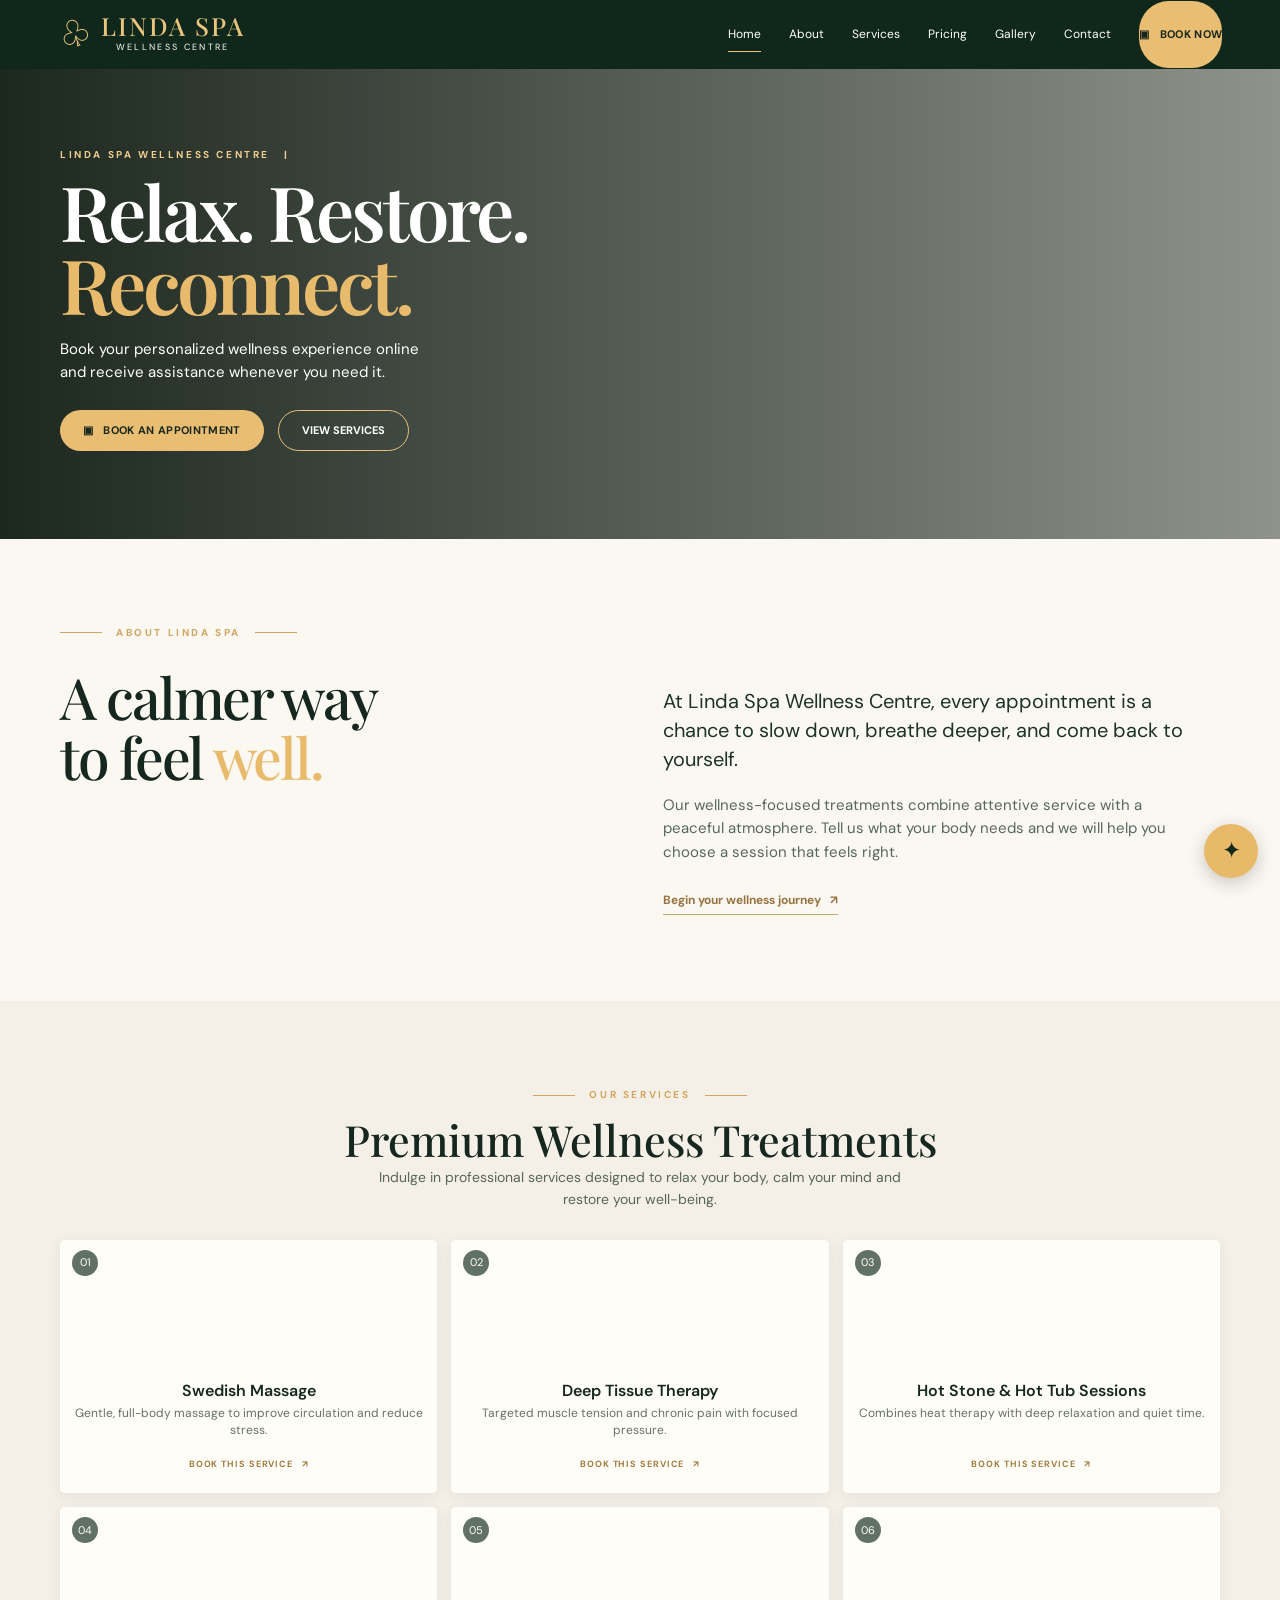
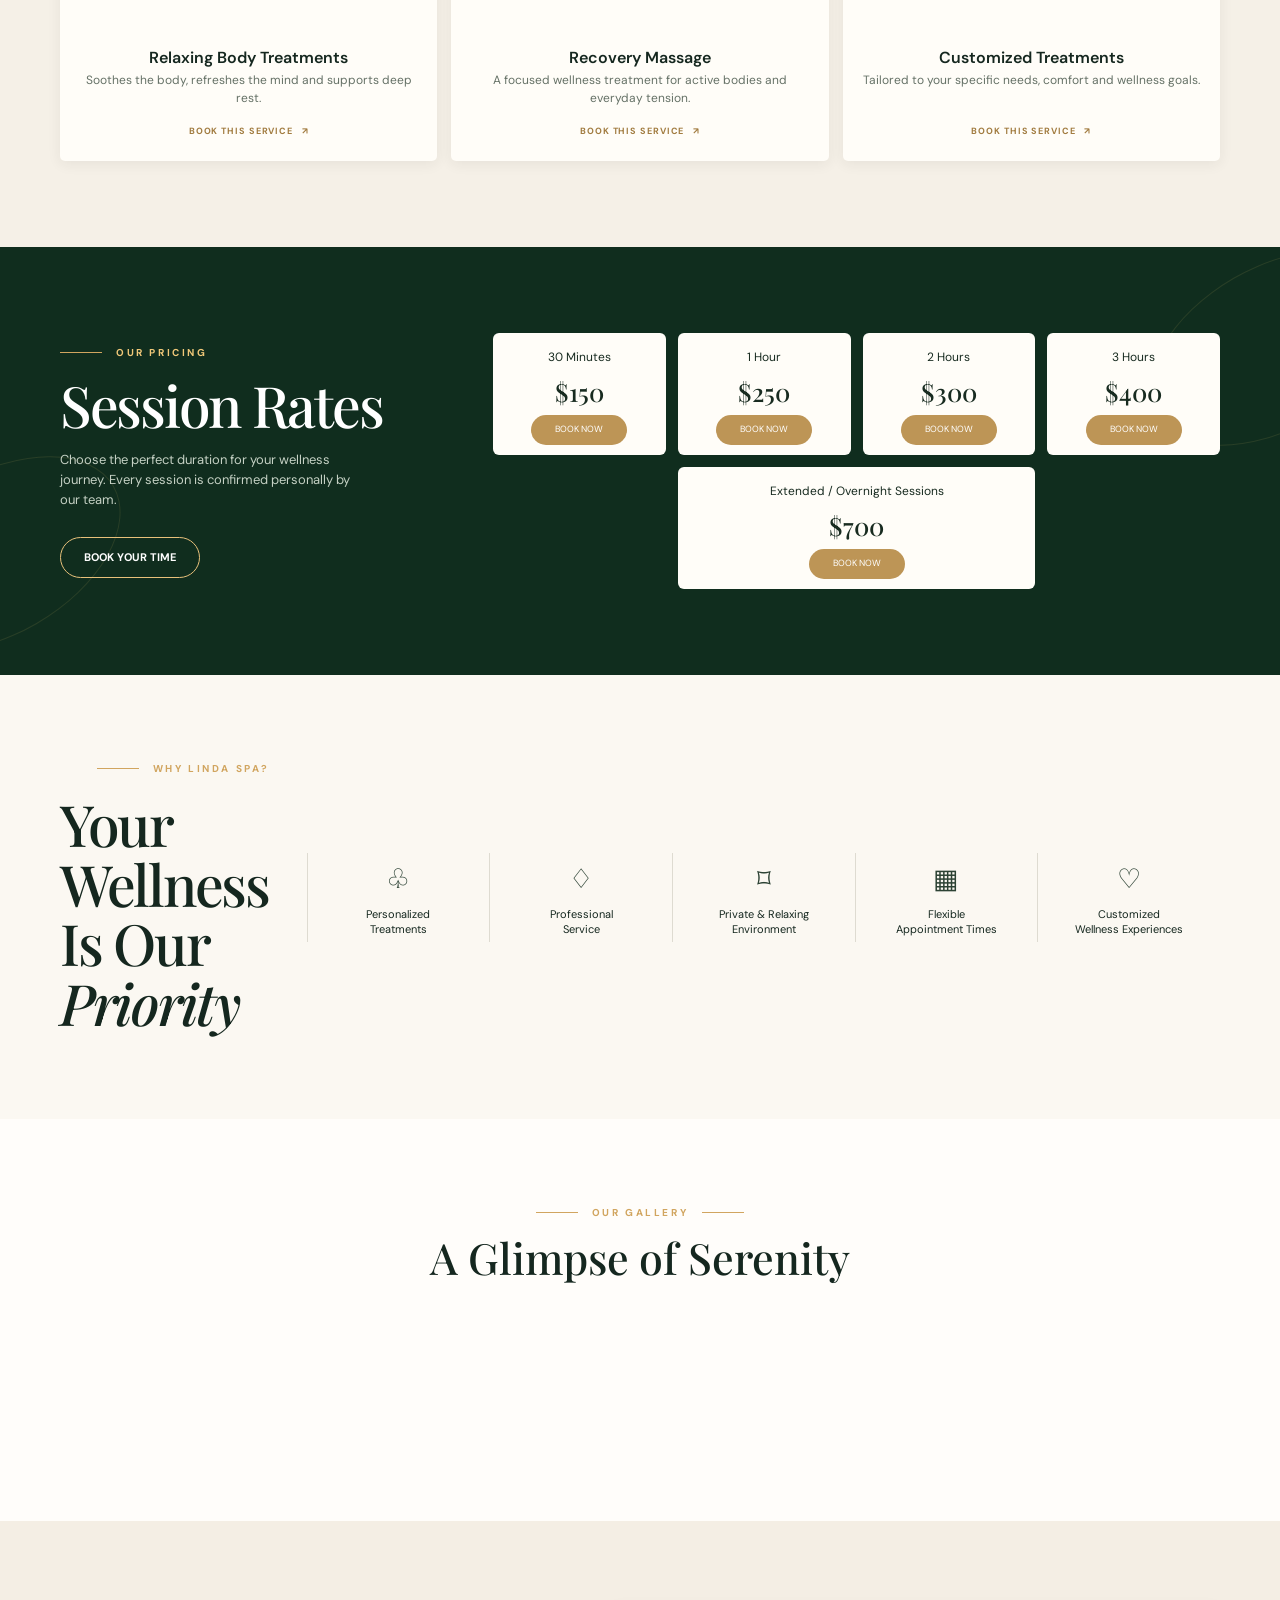
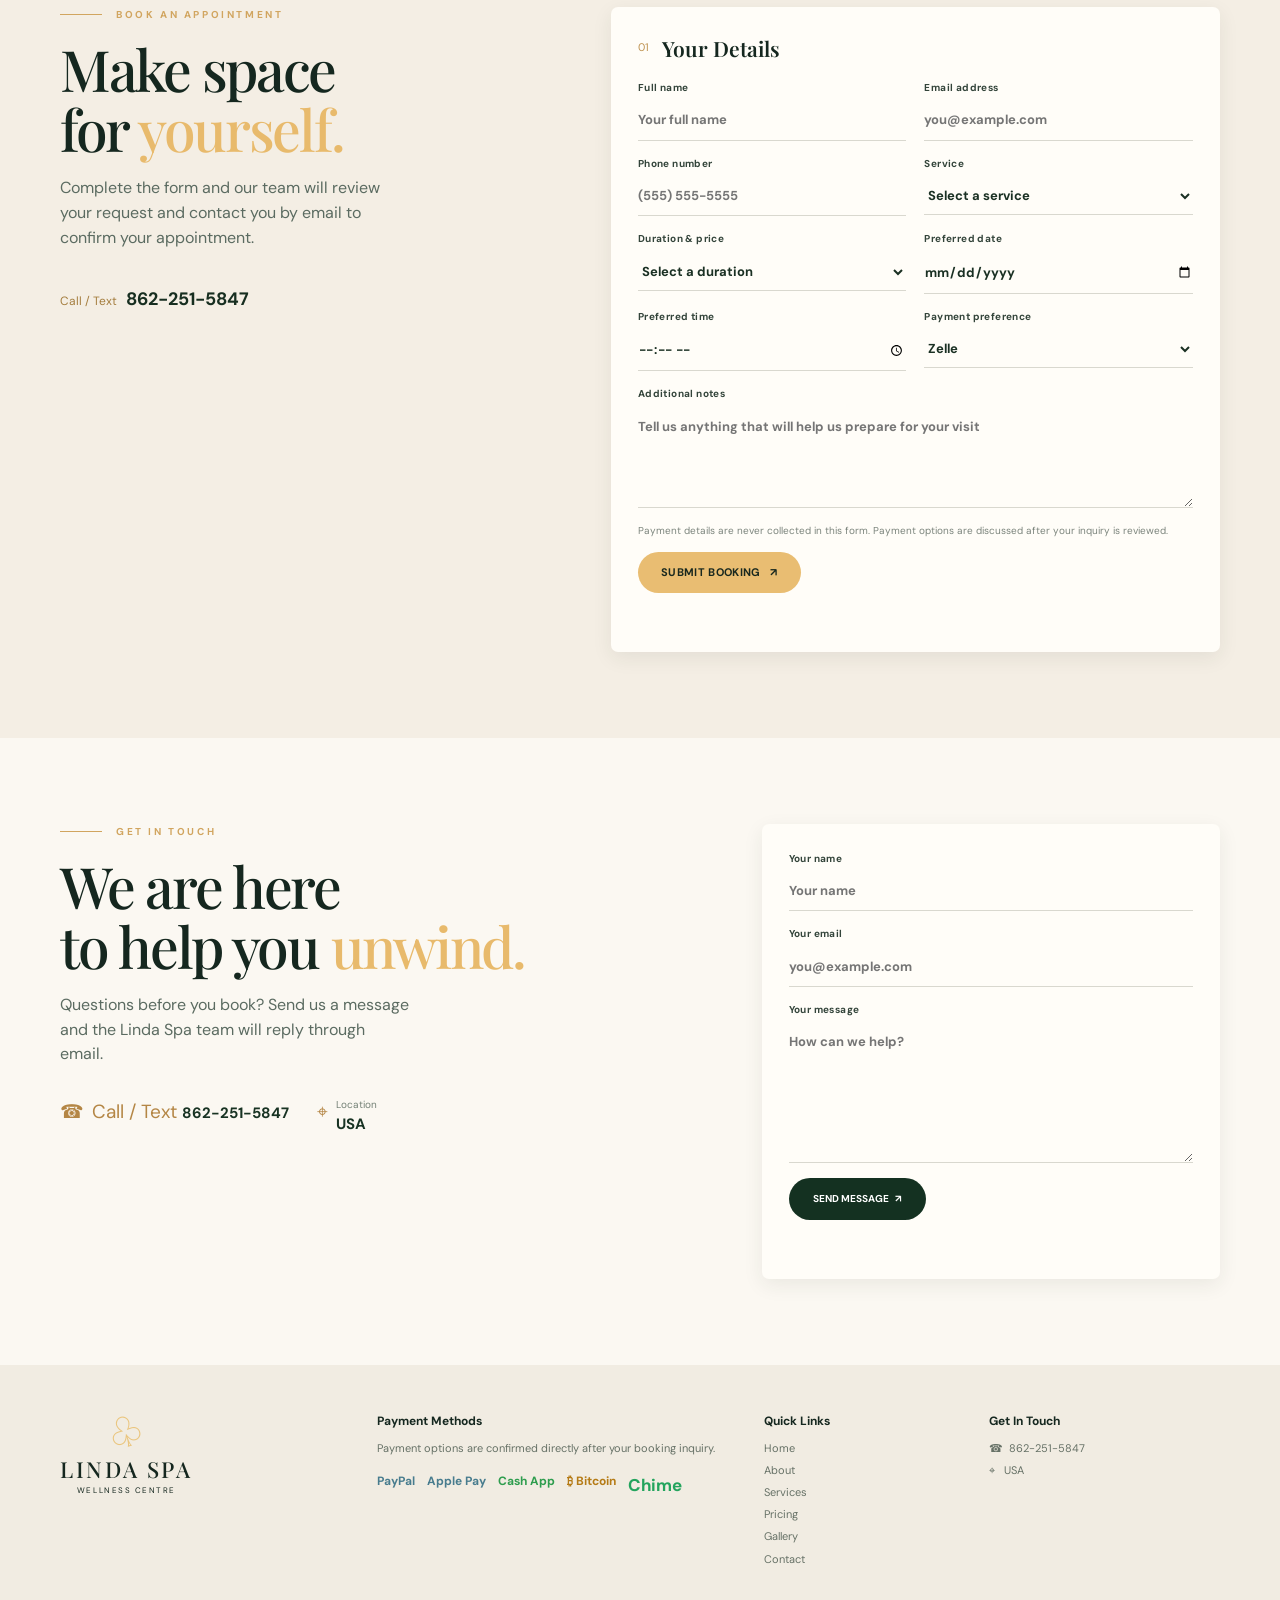
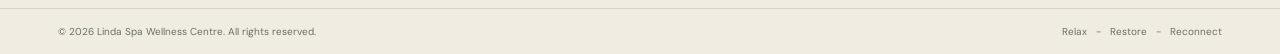
==== commit f6c83467: "new" ====
--- a/index.html
+++ b/index.html
@@ -298,7 +298,7 @@
               <label>
                 Payment preference
                 <select name="paymentPreference">
-                  <option>Discuss at confirmation</option>
+                  <option>Zelle</option>
                   <option>PayPal (to be confirmed)</option>
                   <option>Apple Cash (to be confirmed)</option>
                   <option>Cash App (to be confirmed)</option>
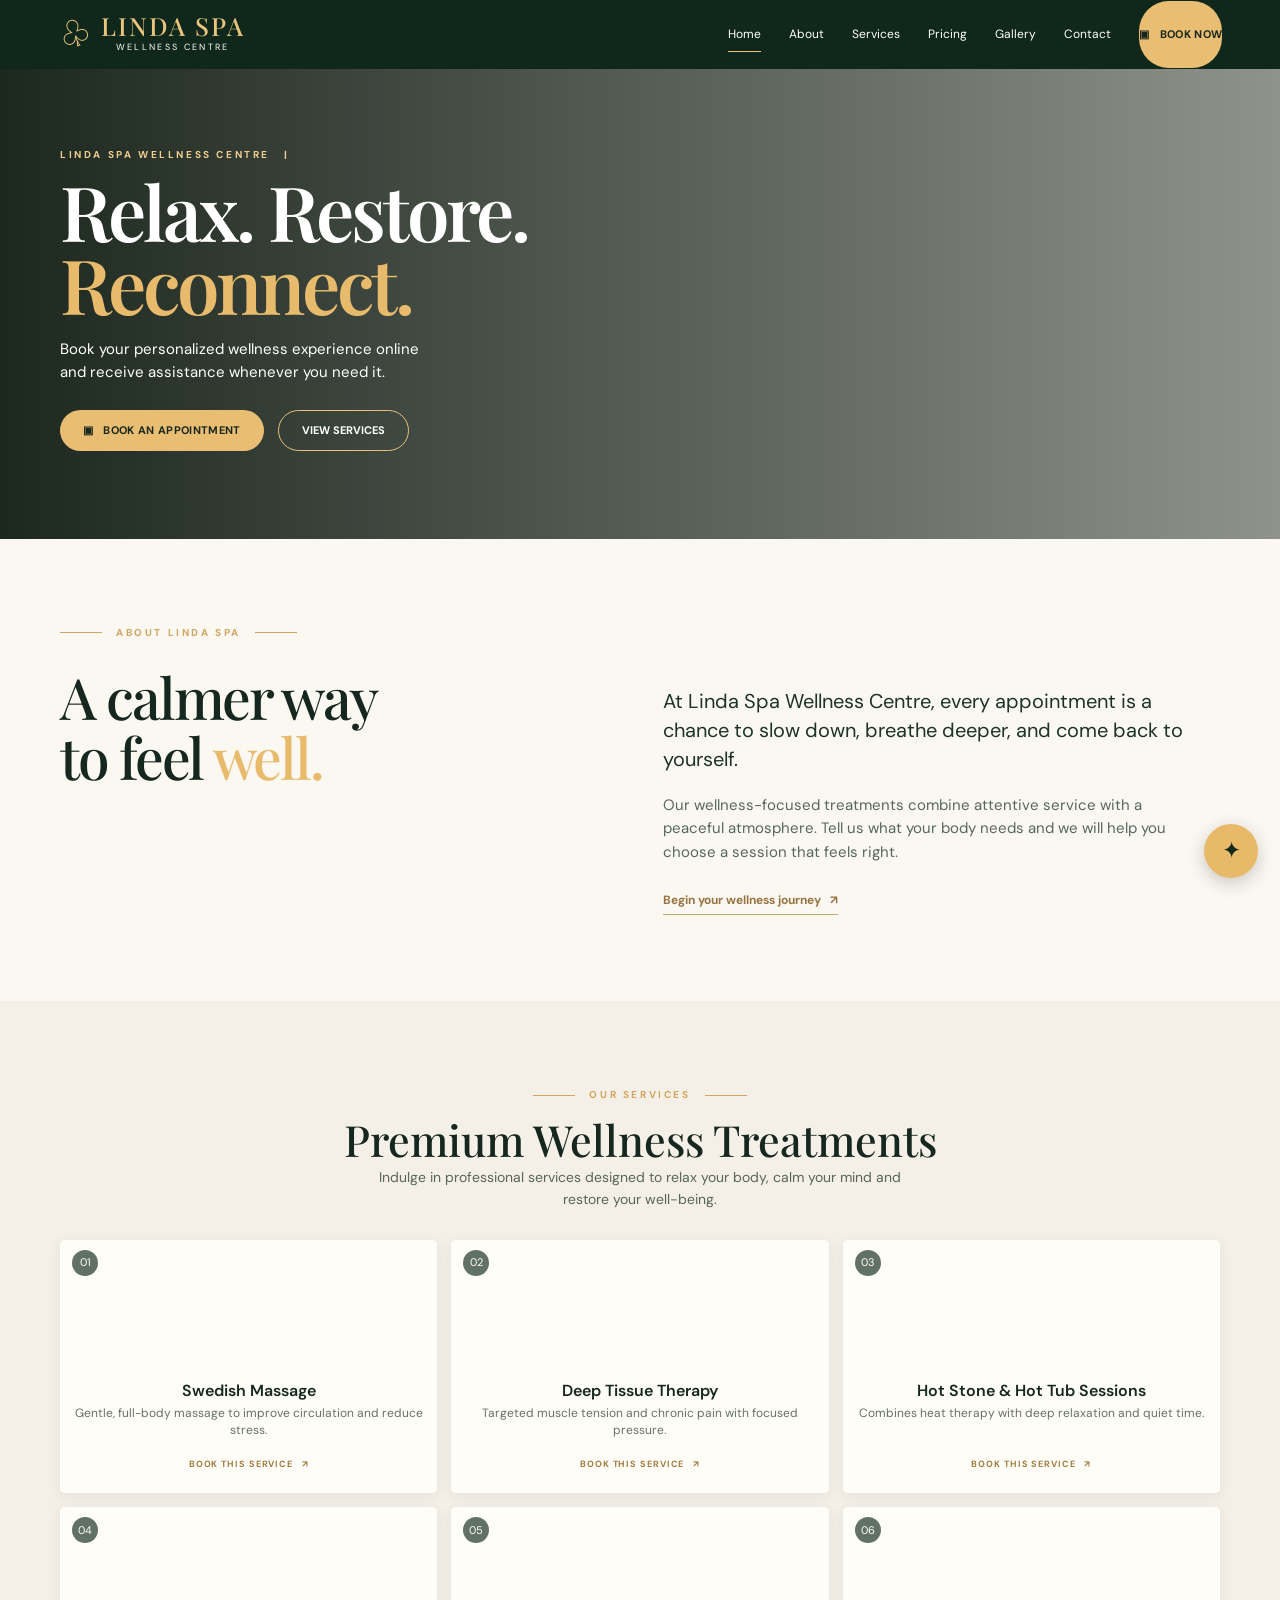
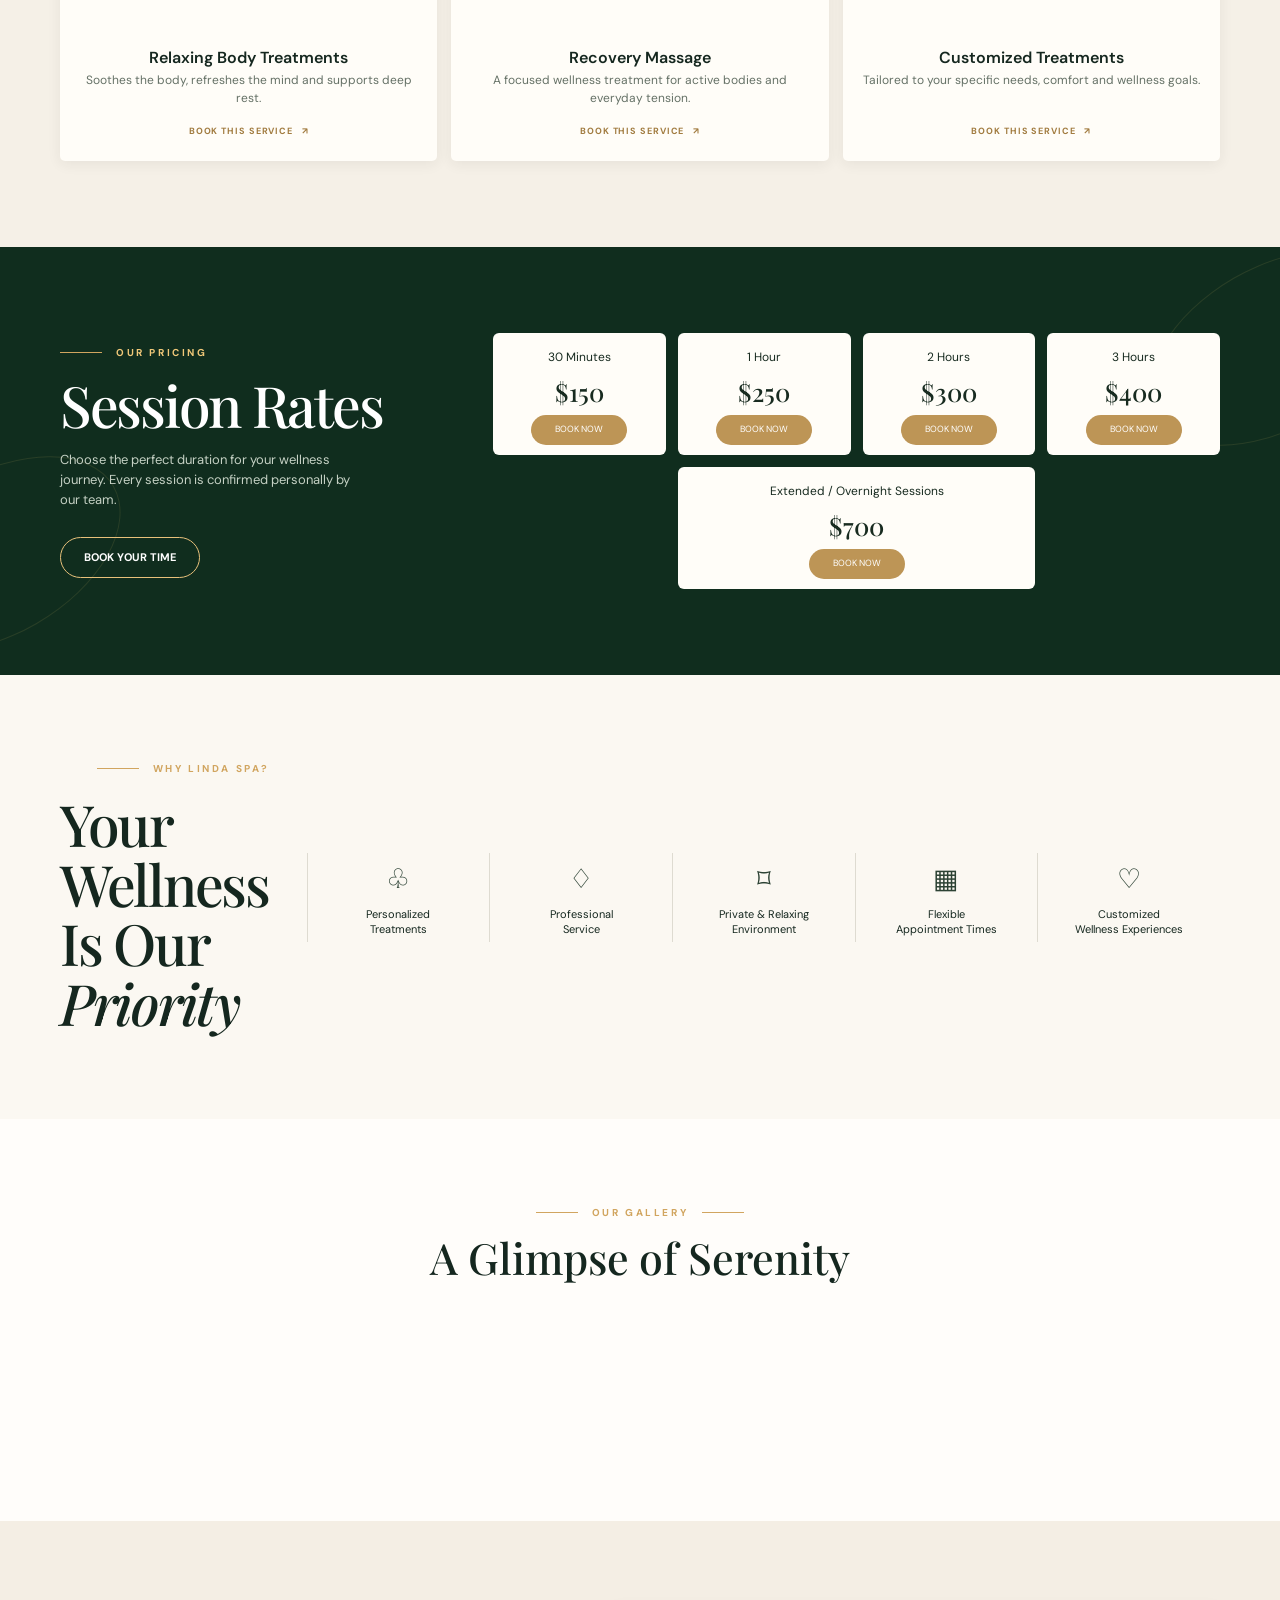
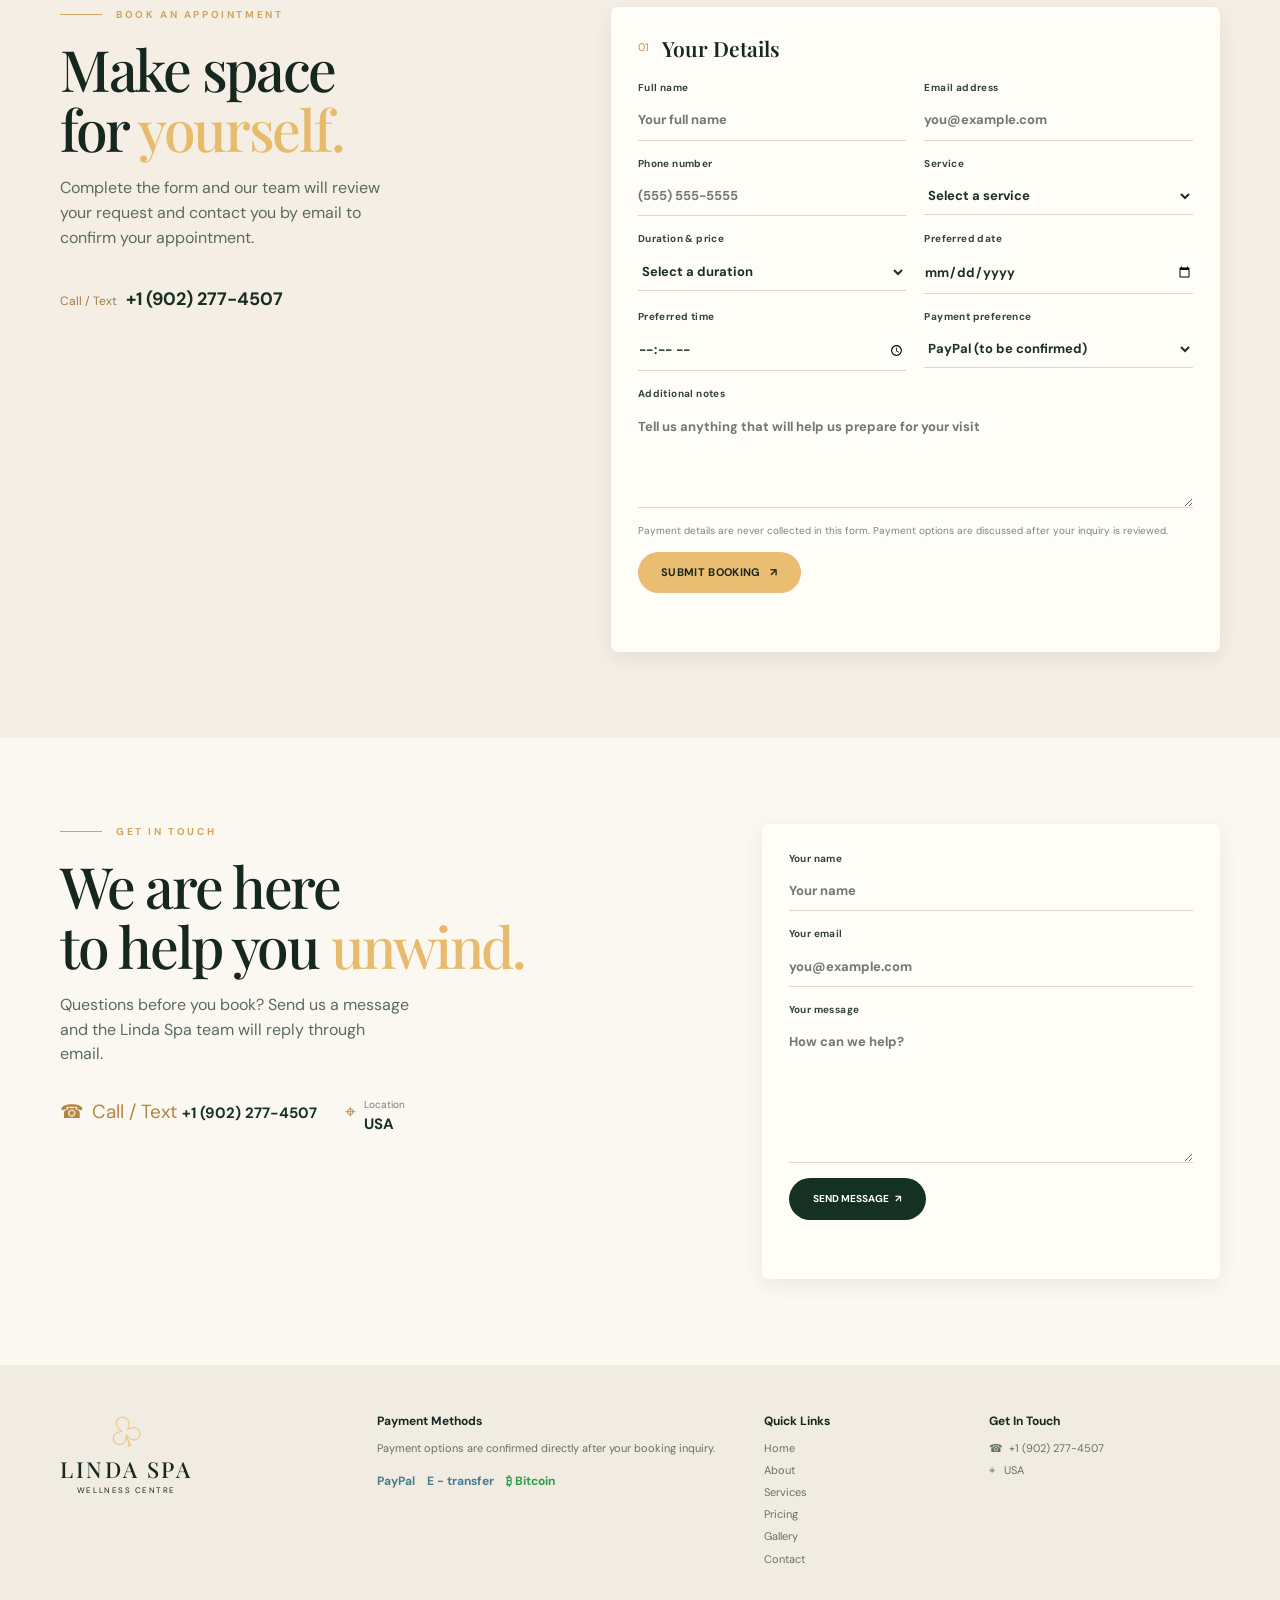
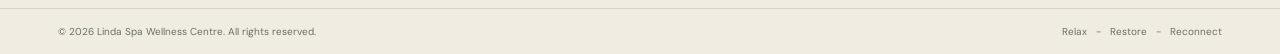
==== commit 6d18093d: "new" ====
--- a/index.html
+++ b/index.html
@@ -236,7 +236,7 @@
             <p>
               Complete the form and our team will review your request and contact you by email to confirm your appointment.
             </p>
-            <a href="tel:+18622515847" class="phone-link">Call / Text &nbsp; <strong>862-251-5847</strong></a>
+            <a href="tel:+1 (902) 277-4507" class="phone-link">Call / Text &nbsp; <strong>+1 (902) 277-4507</strong></a>
           </div>
 
           <form id="booking-form" class="booking-form">
@@ -298,12 +298,9 @@
               <label>
                 Payment preference
                 <select name="paymentPreference">
-                  <option>Zelle</option>
                   <option>PayPal (to be confirmed)</option>
-                  <option>Apple Cash (to be confirmed)</option>
-                  <option>Cash App (to be confirmed)</option>
-                  <option>Bitcoin (to be confirmed)</option>
-                  <option>Chime (to be confirmed)</option>
+                  <option>E- transfer(to be confirmed)</option>
+                  <option>Bitcoin(to be confirmed)</option>
                 </select>
               </label>
             </div>
@@ -336,8 +333,8 @@
               Questions before you book? Send us a message and the Linda Spa team will reply through email.
             </p>
             <div class="contact-details">
-              <a href="tel:+18622515847">
-                ☎ <span>Call / Text <strong>862-251-5847</strong></span>
+              <a href="tel:+1 (902) 277-4507">
+                ☎ <span>Call / Text <strong>+1 (902) 277-4507</strong></span>
               </a>
               <span>
                 ⌖ <span>Location <strong>USA</strong></span>
@@ -383,10 +380,8 @@
           <p>Payment options are confirmed directly after your booking inquiry.</p>
           <div class="payment-list">
             <span>PayPal</span>
-            <span>Apple Pay</span>
-            <span>Cash App</span>
+            <span>E - transfer</span>
             <span>₿ Bitcoin</span>
-            <span>Chime</span>
           </div>
         </div>
 
@@ -402,7 +397,7 @@
 
         <div>
           <h4>Get In Touch</h4>
-          <a href="tel:+18622515847">☎ &nbsp;862-251-5847</a>
+          <a href="tel:+1(902)277-45077">☎ &nbsp;+1 (902) 277-4507</a>
           <p>⌖ &nbsp; USA</p>
         </div>
       </div>
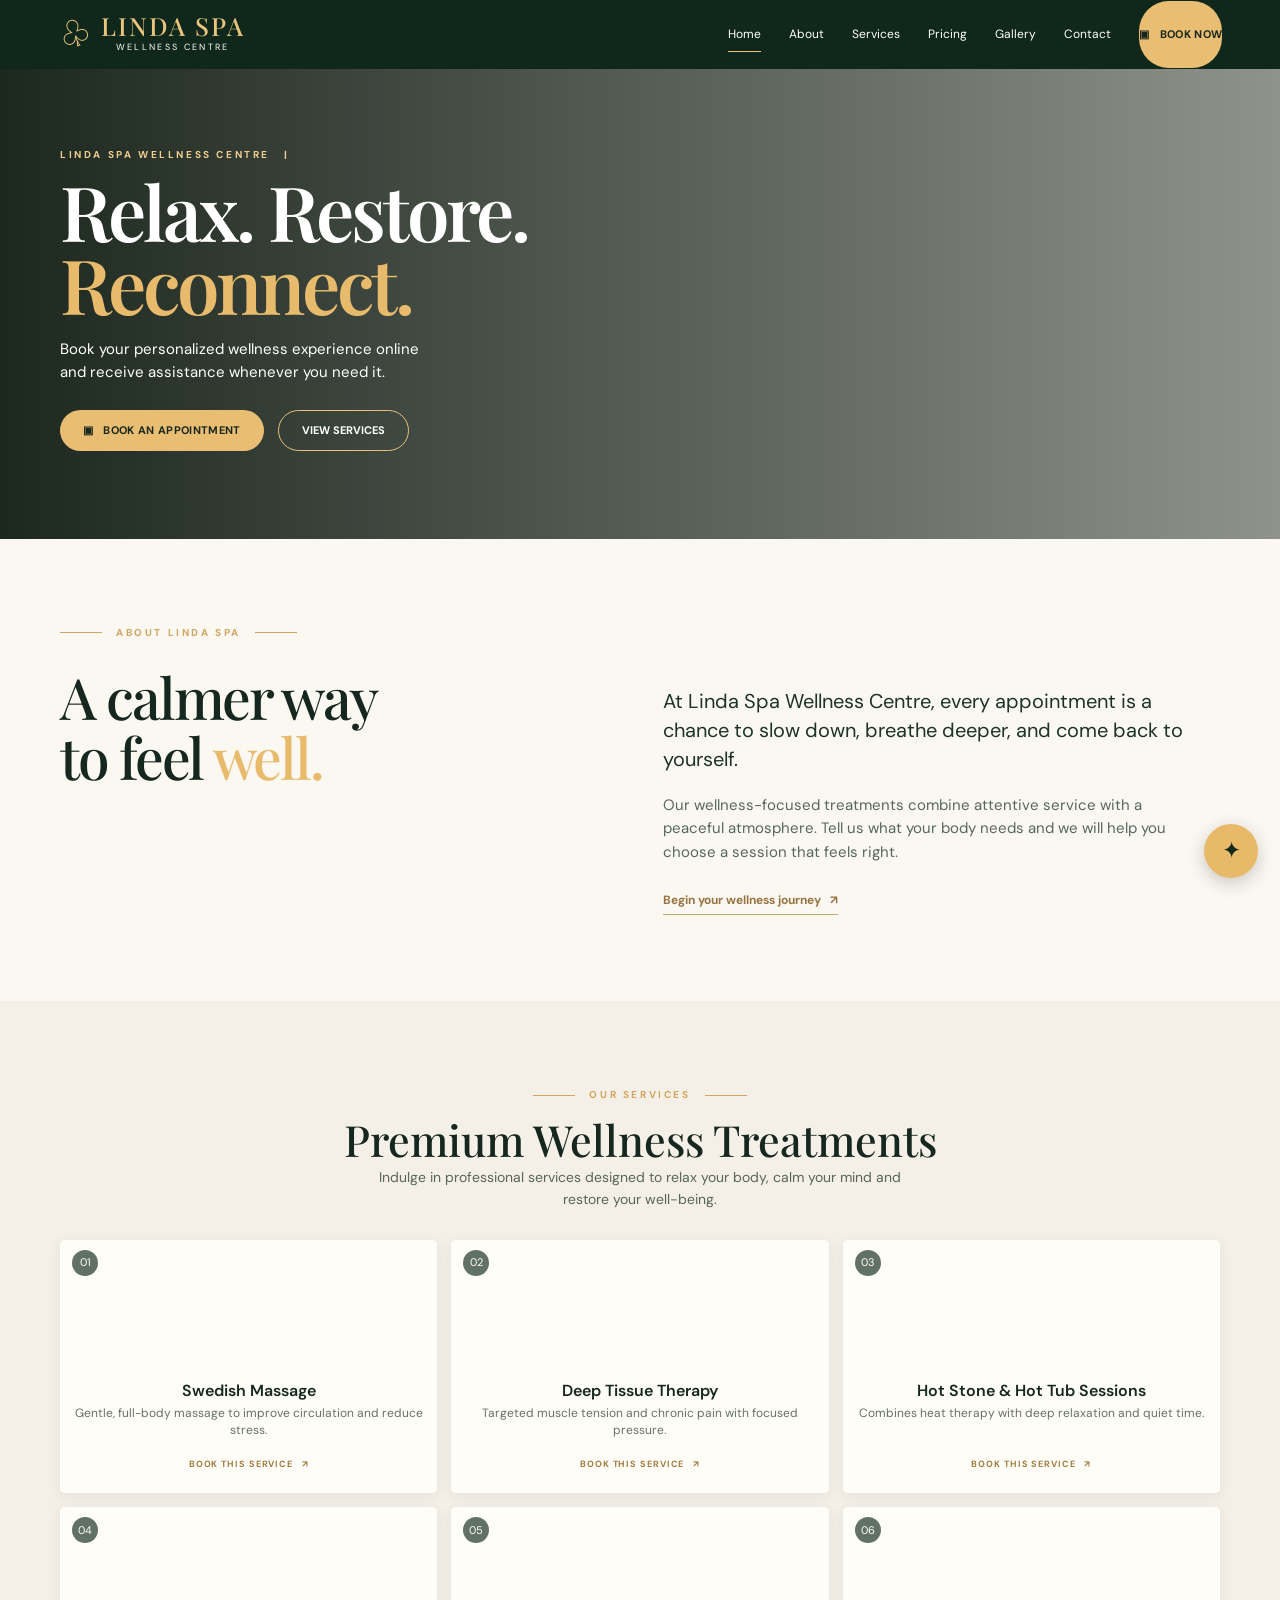
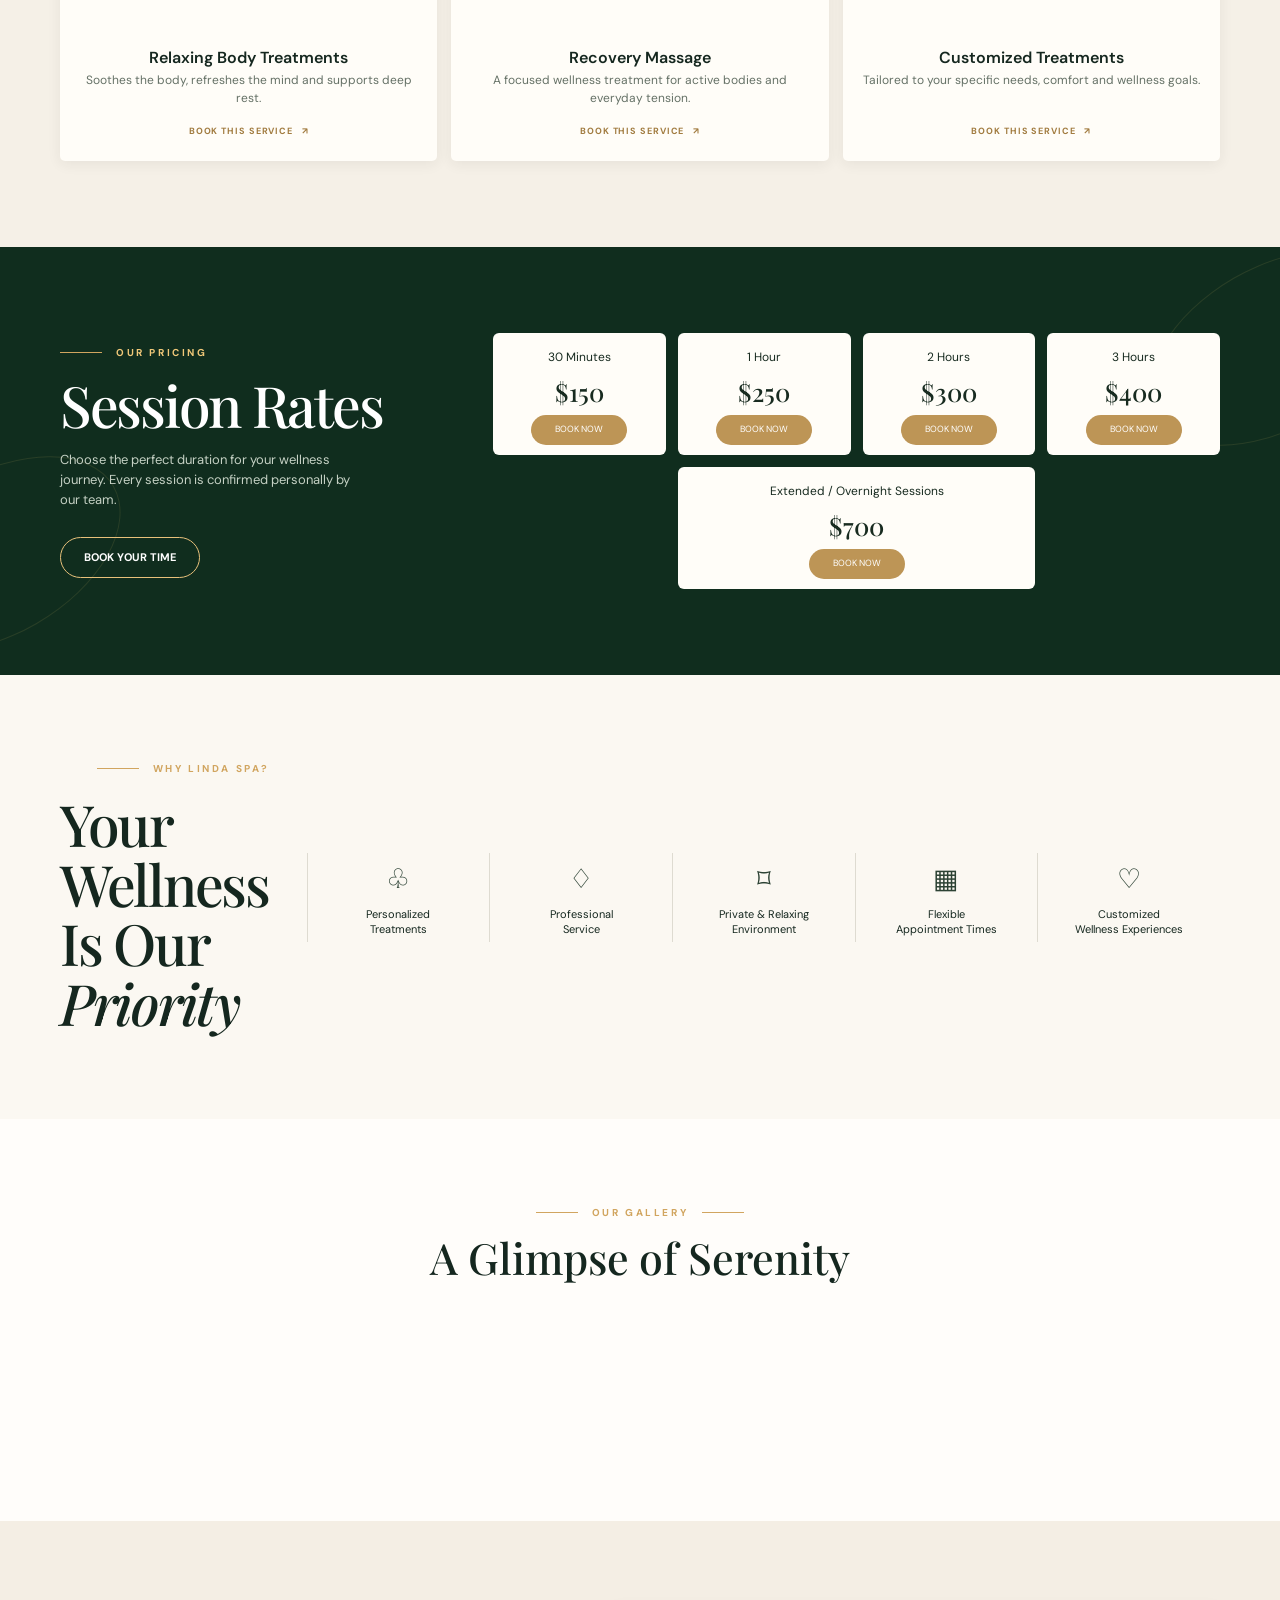
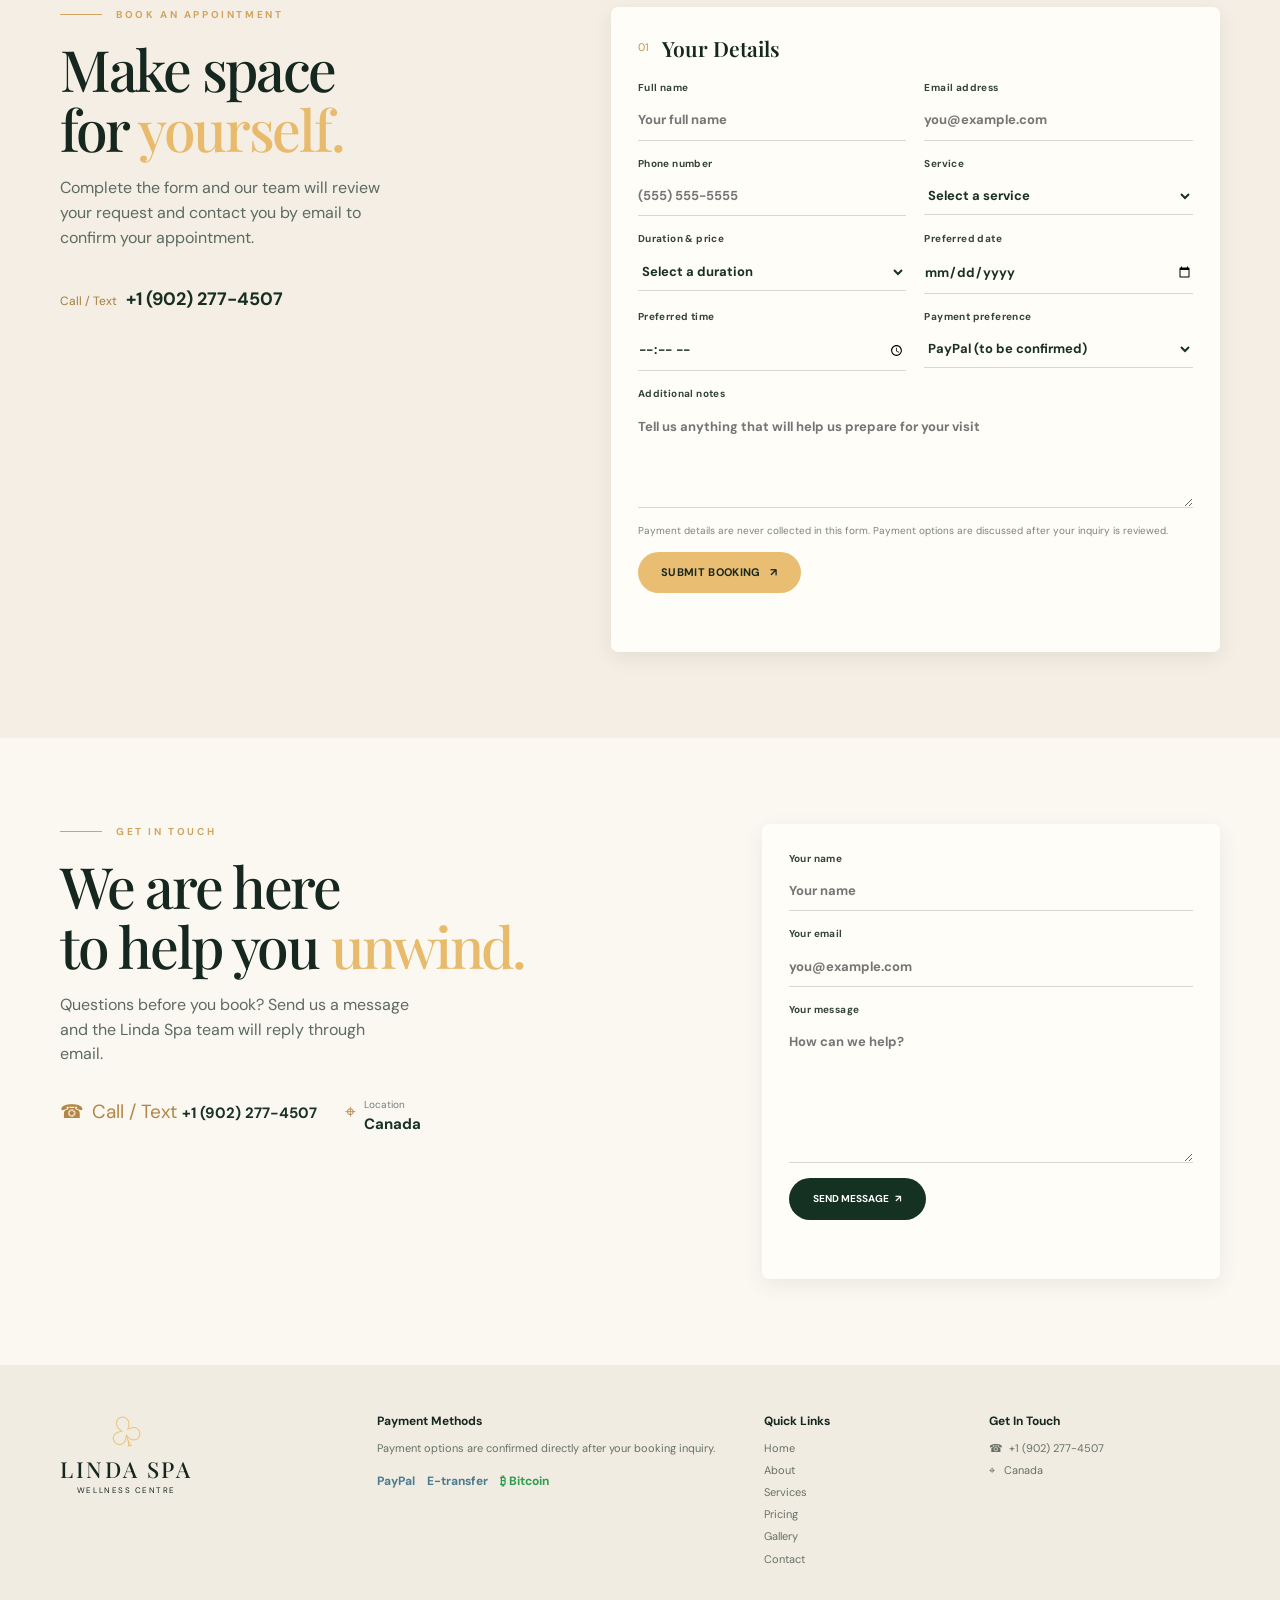
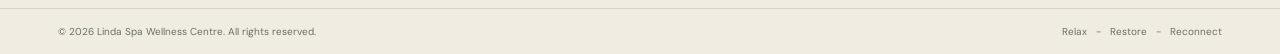
==== commit 5749e385: "new" ====
--- a/index.html
+++ b/index.html
@@ -337,7 +337,7 @@
                 ☎ <span>Call / Text <strong>+1 (902) 277-4507</strong></span>
               </a>
               <span>
-                ⌖ <span>Location <strong>USA</strong></span>
+                ⌖ <span>Location <strong>Canada</strong></span>
               </span>
             </div>
           </div>
@@ -380,7 +380,7 @@
           <p>Payment options are confirmed directly after your booking inquiry.</p>
           <div class="payment-list">
             <span>PayPal</span>
-            <span>E - transfer</span>
+            <span>E-transfer</span>
             <span>₿ Bitcoin</span>
           </div>
         </div>
@@ -398,7 +398,7 @@
         <div>
           <h4>Get In Touch</h4>
           <a href="tel:+1(902)277-45077">☎ &nbsp;+1 (902) 277-4507</a>
-          <p>⌖ &nbsp; USA</p>
+          <p>⌖ &nbsp; Canada</p>
         </div>
       </div>
 
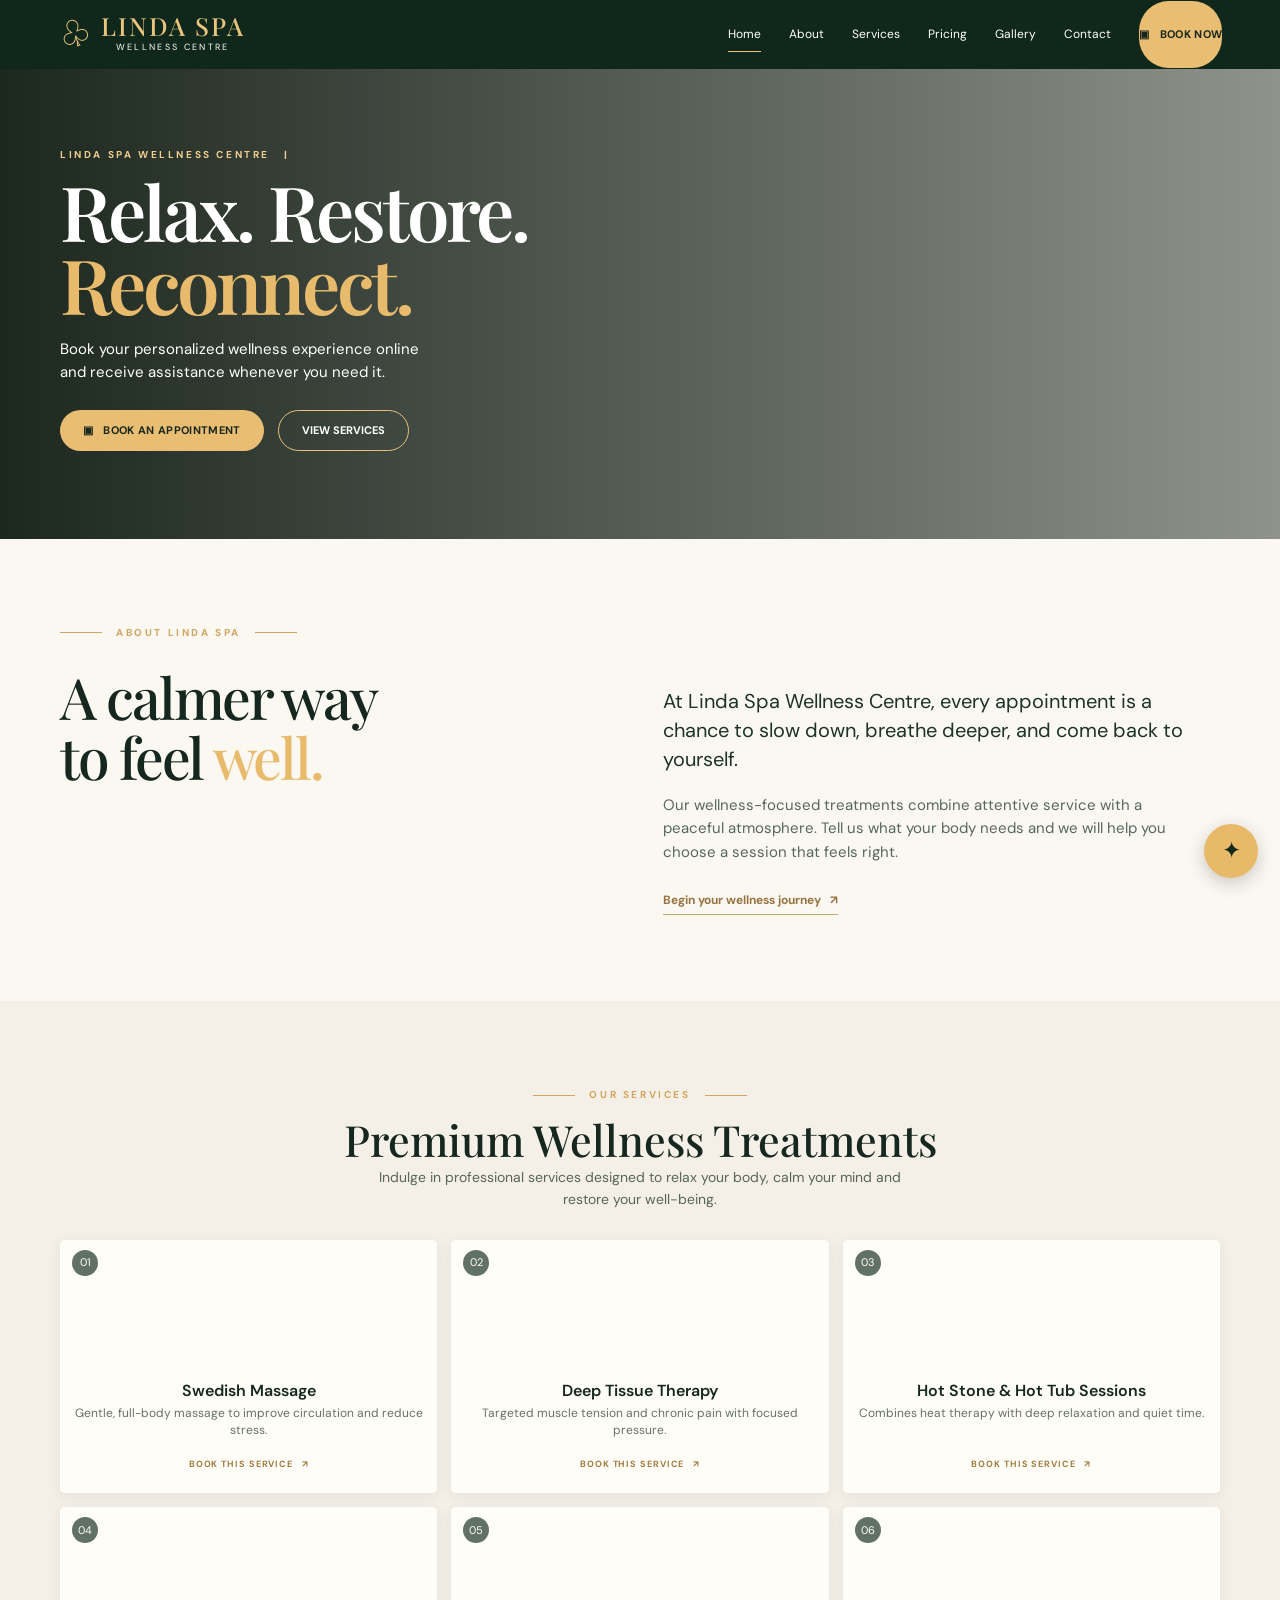
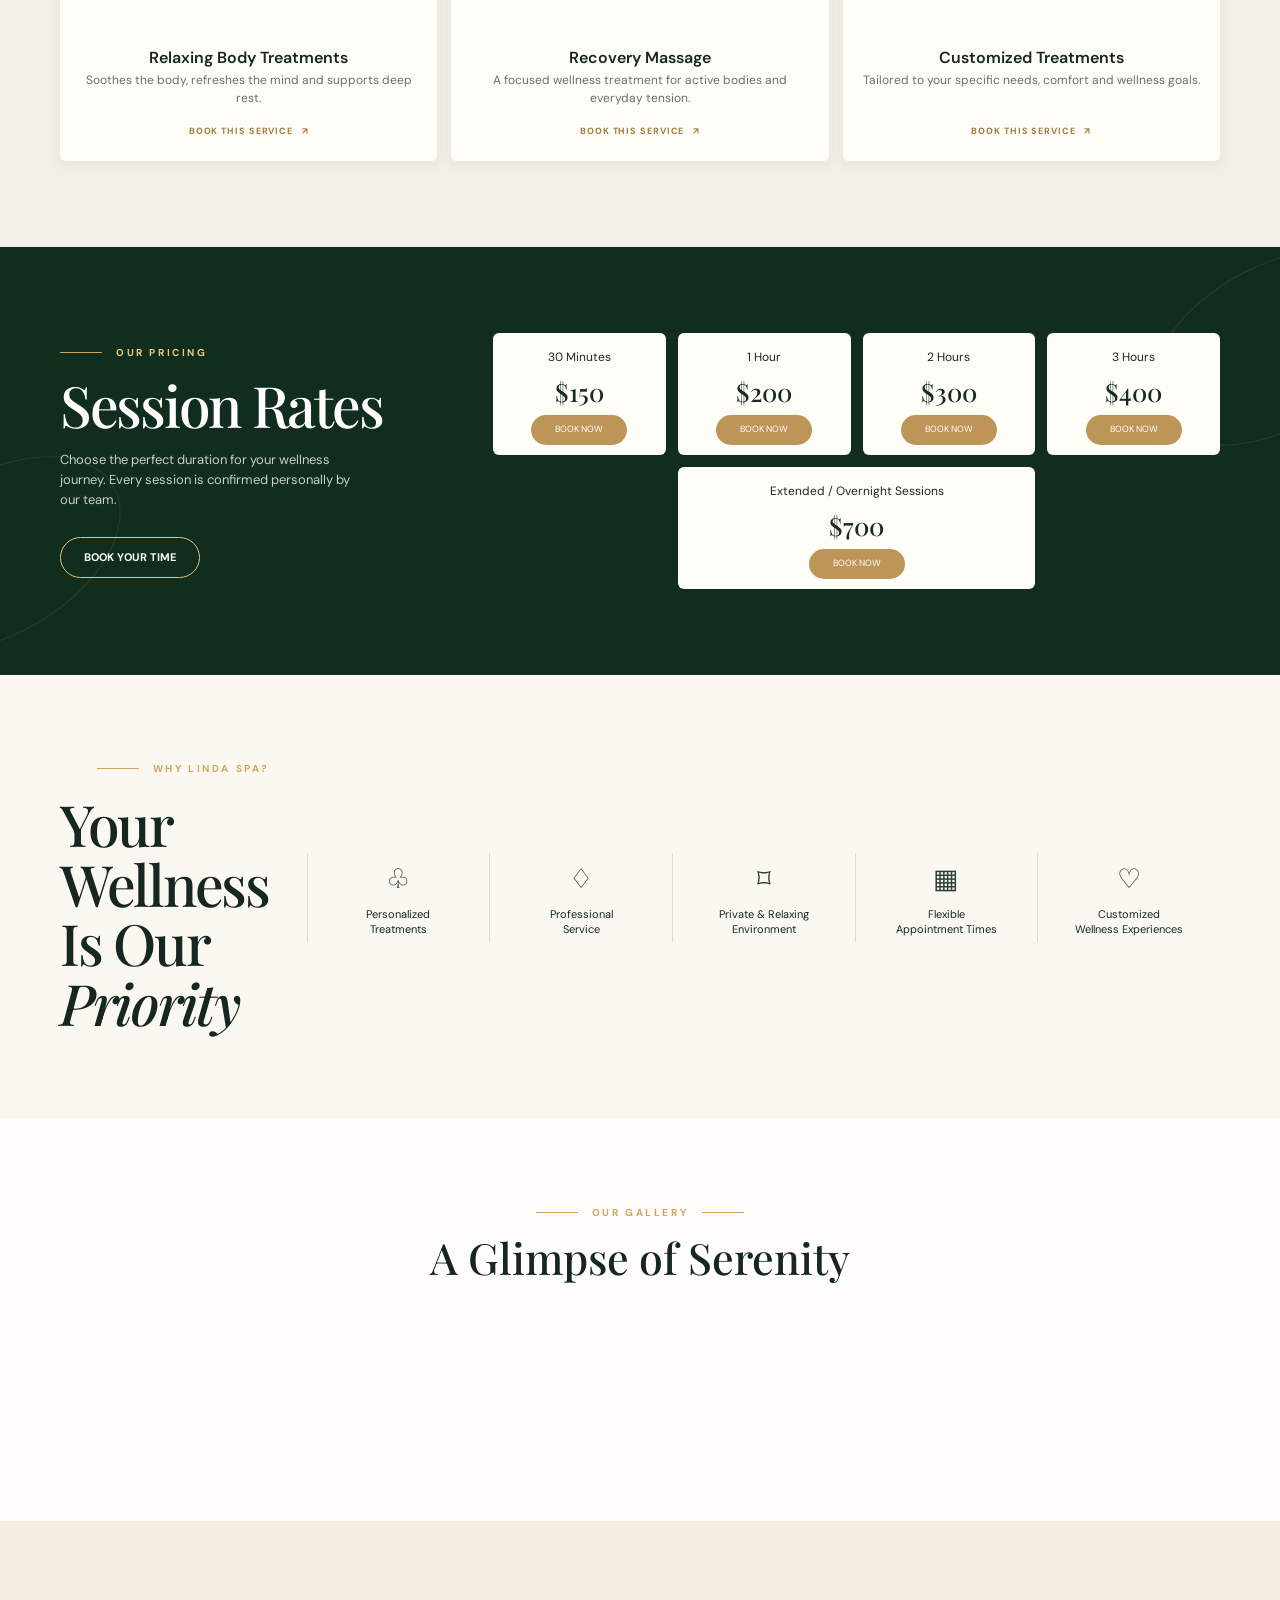
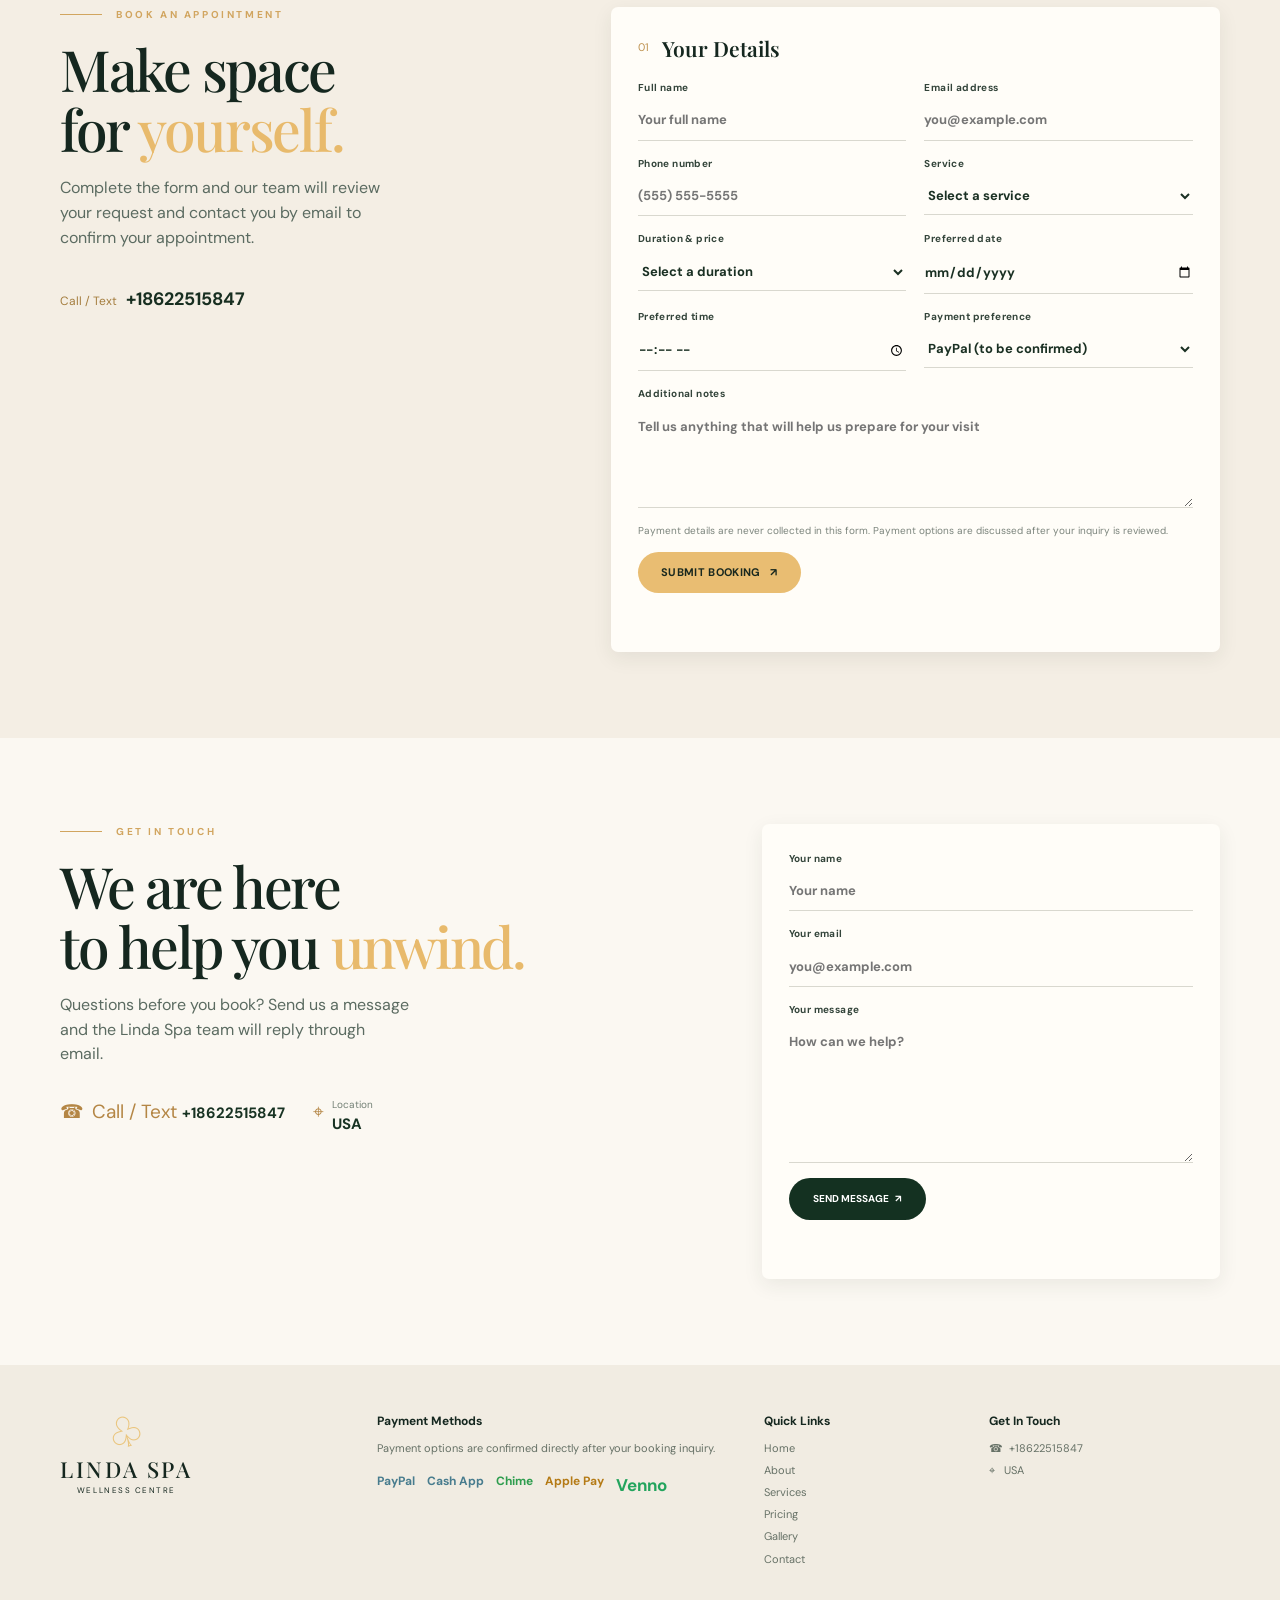
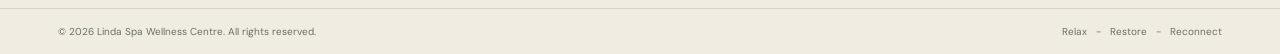
==== commit 807cedac: "new" ====
--- a/index.html
+++ b/index.html
@@ -159,7 +159,7 @@
             </div>
             <div class="rate-card">
               <span>1 Hour</span>
-              <strong>$250</strong>
+              <strong>$200</strong>
               <a href="./booking.html">BOOK NOW</a>
             </div>
             <div class="rate-card">
@@ -236,7 +236,7 @@
             <p>
               Complete the form and our team will review your request and contact you by email to confirm your appointment.
             </p>
-            <a href="tel:+1 (902) 277-4507" class="phone-link">Call / Text &nbsp; <strong>+1 (902) 277-4507</strong></a>
+            <a href="tel:+18622515847" class="phone-link">Call / Text &nbsp; <strong>+18622515847</strong></a>
           </div>
 
           <form id="booking-form" class="booking-form">
@@ -299,8 +299,10 @@
                 Payment preference
                 <select name="paymentPreference">
                   <option>PayPal (to be confirmed)</option>
-                  <option>E- transfer(to be confirmed)</option>
-                  <option>Bitcoin(to be confirmed)</option>
+                  <option>Cash App (to be confirmed)</option>
+                  <option> Chime (to be confirmed)</option>
+                  <option> Apple Pay (to be confirmed)</option>
+                  <option>Venno (to be confirmed) </option>
                 </select>
               </label>
             </div>
@@ -333,11 +335,11 @@
               Questions before you book? Send us a message and the Linda Spa team will reply through email.
             </p>
             <div class="contact-details">
-              <a href="tel:+1 (902) 277-4507">
-                ☎ <span>Call / Text <strong>+1 (902) 277-4507</strong></span>
+              <a href="tel:+18622515847">
+                ☎ <span>Call / Text <strong>+18622515847</strong></span>
               </a>
               <span>
-                ⌖ <span>Location <strong>Canada</strong></span>
+                ⌖ <span>Location <strong>USA</strong></span>
               </span>
             </div>
           </div>
@@ -380,8 +382,10 @@
           <p>Payment options are confirmed directly after your booking inquiry.</p>
           <div class="payment-list">
             <span>PayPal</span>
-            <span>E-transfer</span>
-            <span>₿ Bitcoin</span>
+            <span>Cash App  </span>
+            <span>Chime </span>
+            <span>Apple Pay</span>
+            <span>Venno</span>
           </div>
         </div>
 
@@ -397,8 +401,8 @@
 
         <div>
           <h4>Get In Touch</h4>
-          <a href="tel:+1(902)277-45077">☎ &nbsp;+1 (902) 277-4507</a>
-          <p>⌖ &nbsp; Canada</p>
+          <a href="tel:+18622515847">☎ &nbsp;+18622515847</a>
+          <p>⌖ &nbsp; USA</p>
         </div>
       </div>
 
